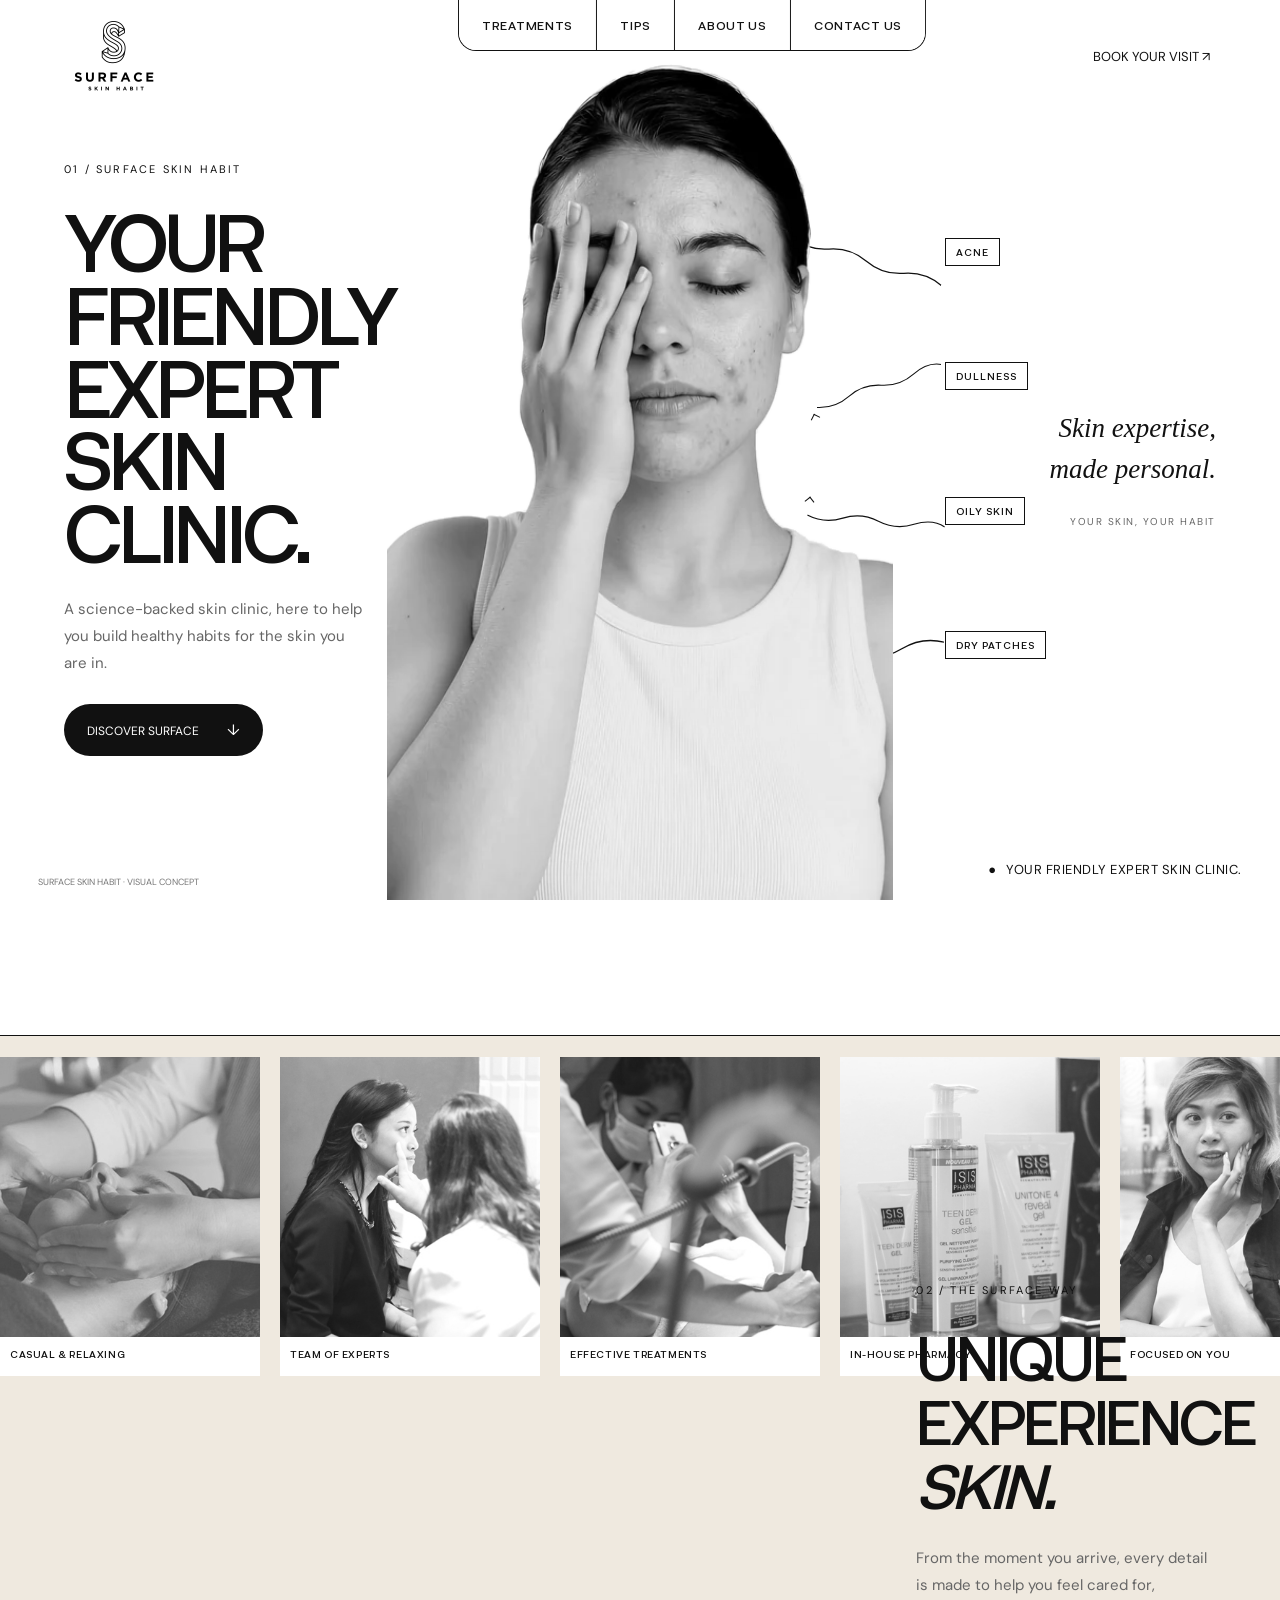
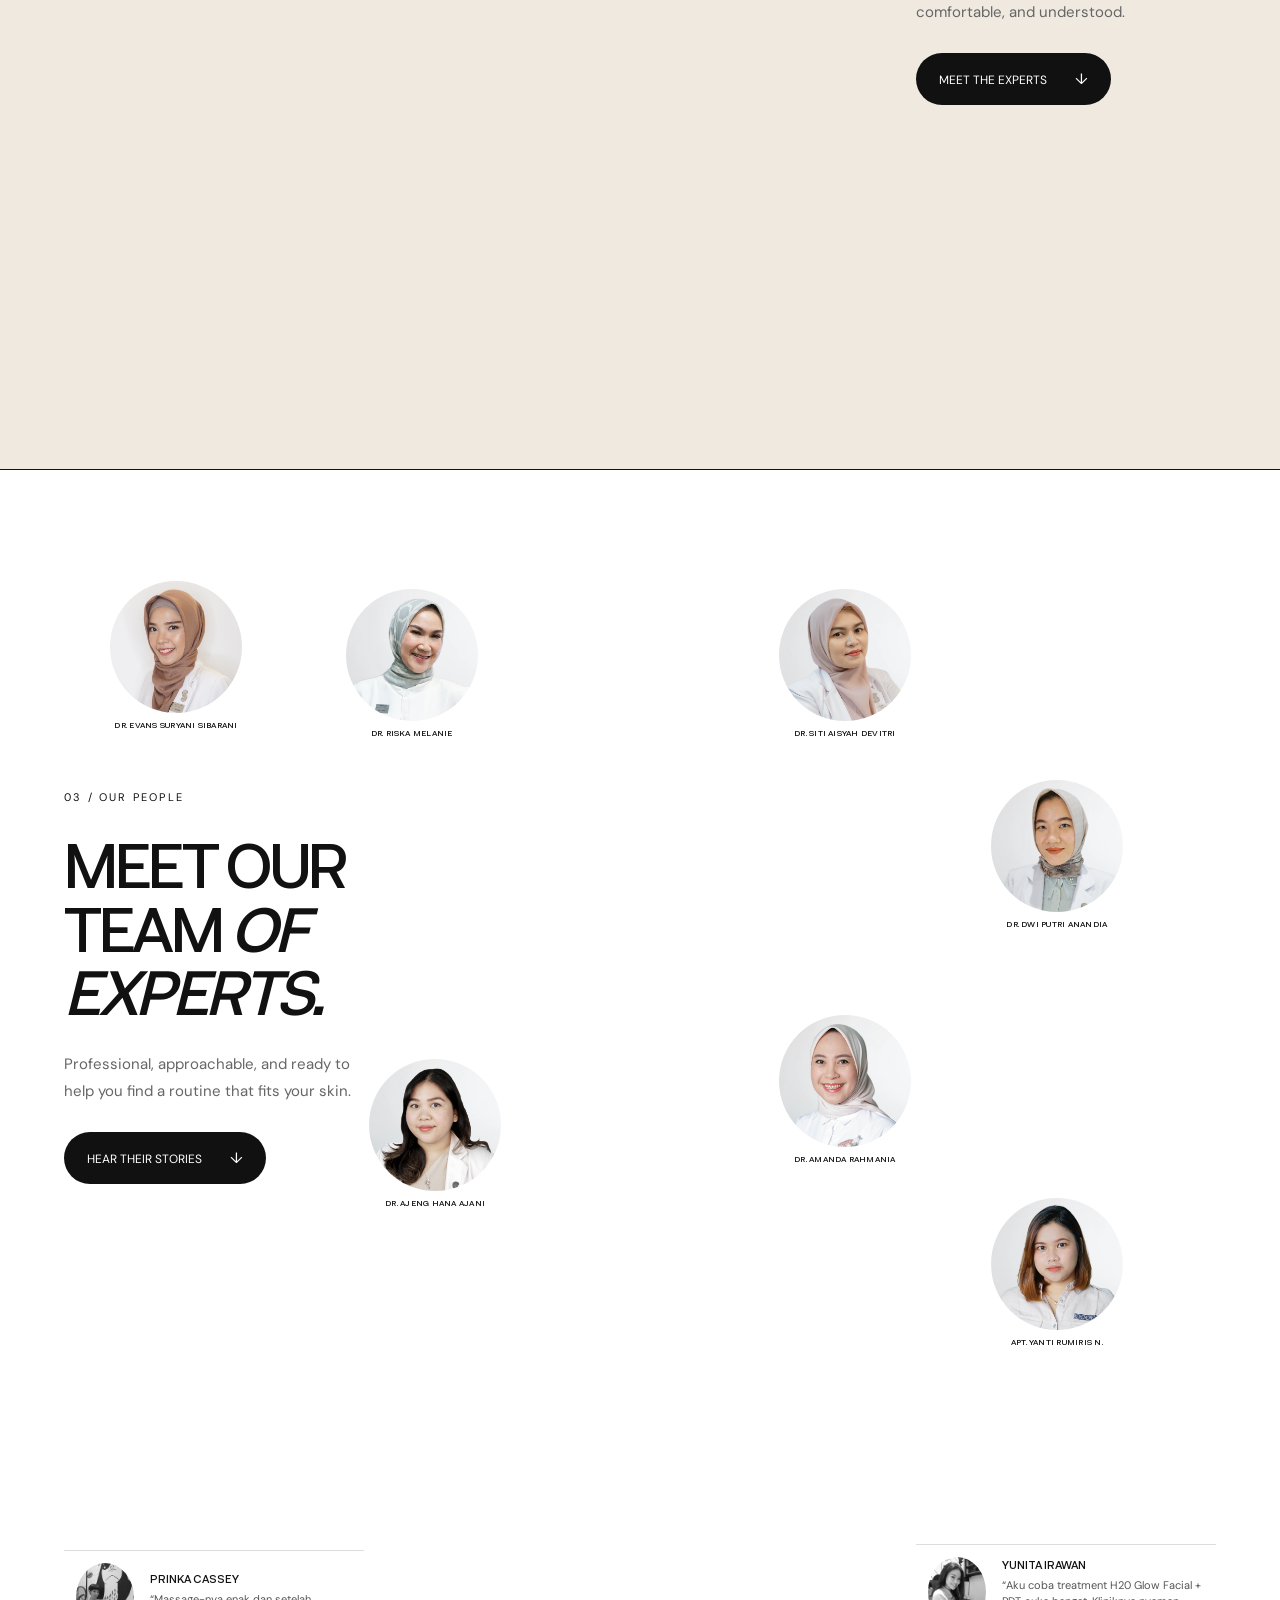
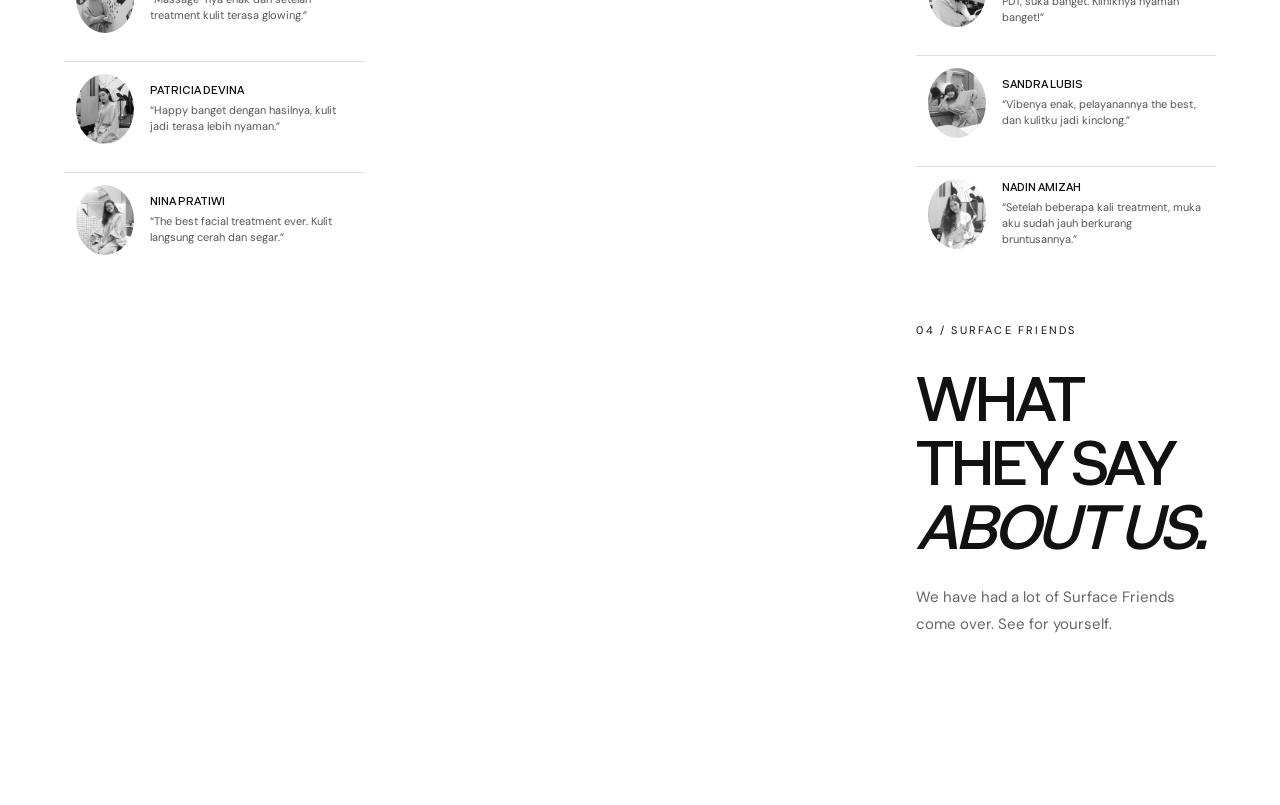
==== index.html @ 919b66a9 "Accelerate downward callout absorption" ====
<!doctype html>
<html lang="en"><head><meta charset="UTF-8"><meta name="viewport" content="width=device-width,initial-scale=1"><title>Surface Skin Habit</title><link rel="stylesheet" href="style.css?v=experience-panel-1"></head>
<body>
<header><a href="#awal" class="brand" aria-label="Surface Skin Habit"><img src="assets/surface-logo-transparent.png" alt="Surface Skin Habit" width="200" height="200"></a><nav class="top-menu" aria-label="Main menu"><a href="#awal">TREATMENTS</a><a href="#awal">TIPS</a><a href="#awal">ABOUT US</a><a href="#awal">CONTACT US</a></nav><button data-step="3">BOOK YOUR VISIT ↗</button></header>
<div class="fixed-art" role="img" aria-label="Animated woman"><div class="portrait-stack"><canvas id="motion" width="480" height="854" aria-hidden="true"></canvas></div></div><div class="fixed-caption">● <span id="skin-state">YOUR SKIN, YOUR STORY.</span></div>
<main>
<section class="chapter intro" id="awal"><div class="skin-concerns" aria-label="Common skin concerns"><div class="concern acne" data-suck-x="-300" data-suck-y="235"><span>ACNE</span></div><div class="concern dullness" data-suck-x="-320" data-suck-y="235"><span>DULLNESS</span></div><div class="concern oily" data-suck-x="-320" data-suck-y="235"><span>OILY SKIN</span></div><div class="concern dryness" data-suck-x="-290" data-suck-y="235"><span>DRY PATCHES</span></div></div><div class="copy"><p class="eyebrow">01 / SURFACE SKIN HABIT</p><h1 id="journey-heading">YOUR FRIENDLY EXPERT SKIN CLINIC.</h1><p>A science-backed skin clinic, here to help you build healthy habits for the skin you are in.</p><button data-step="1" class="next">DISCOVER SURFACE <span>↓</span></button></div><aside><p>Skin expertise,<br>made personal.</p><small>YOUR SKIN, YOUR HABIT</small></aside></section>
<section class="chapter experience"><div class="experience-rail" aria-hidden="true"><figure><img src="assets/experience/01.jpg" alt=""><figcaption>CASUAL &amp; RELAXING</figcaption></figure><figure><img src="assets/experience/02.jpg" alt=""><figcaption>TEAM OF EXPERTS</figcaption></figure><figure><img src="assets/experience/03.jpg" alt=""><figcaption>EFFECTIVE TREATMENTS</figcaption></figure><figure><img src="assets/experience/04.jpg" alt=""><figcaption>IN-HOUSE PHARMACY</figcaption></figure><figure><img src="assets/experience/05.jpg" alt=""><figcaption>FOCUSED ON YOU</figcaption></figure></div><div class="copy"><p class="eyebrow">02 / THE SURFACE WAY</p><h2>UNIQUE EXPERIENCE <em>SKIN.</em></h2><p>From the moment you arrive, every detail is made to help you feel cared for, comfortable, and understood.</p><button data-step="2" class="next">MEET THE EXPERTS <span>↓</span></button></div></section>
<section class="chapter team"><div class="copy"><p class="eyebrow">03 / OUR PEOPLE</p><h2>MEET OUR TEAM <em>OF EXPERTS.</em></h2><p>Professional, approachable, and ready to help you find a routine that fits your skin.</p><button data-step="3" class="next">HEAR THEIR STORIES <span>↓</span></button></div><div class="expert-grid" aria-label="Surface Skin Habit experts"><article class="expert e1"><img src="assets/experts/riska.png" alt="Dr. Riska Melanie"><h3>DR. RISKA MELANIE</h3></article><article class="expert e2"><img src="assets/experts/evans.png" alt="Dr. Evans Suryani Sibarani"><h3>DR. EVANS SURYANI SIBARANI</h3></article><article class="expert e3"><img src="assets/experts/ajeng.png" alt="Dr. Ajeng Hana Ajani"><h3>DR. AJENG HANA AJANI</h3></article><article class="expert e4"><img src="assets/experts/siti.png" alt="Dr. Siti Aisyah Devitri"><h3>DR. SITI AISYAH DEVITRI</h3></article><article class="expert e5"><img src="assets/experts/dwi.png" alt="Dr. Dwi Putri Anandia"><h3>DR. DWI PUTRI ANANDIA</h3></article><article class="expert e6"><img src="assets/experts/amanda.png" alt="Dr. Amanda Rahmania"><h3>DR. AMANDA RAHMANIA</h3></article><article class="expert e7"><img src="assets/experts/yanti.png" alt="Apt. Yanti Rumiris Napitupulu"><h3>APT. YANTI RUMIRIS N.</h3></article></div></section>
<section class="chapter testimonials"><div class="copy"><p class="eyebrow">04 / SURFACE FRIENDS</p><h2>WHAT THEY SAY <em>ABOUT US.</em></h2><p>We have had a lot of Surface Friends come over. See for yourself.</p></div><div class="testimonial-list left"><article><img src="assets/testimonials/prinka.jpg" alt="Prinka Cassey"><div><h3>PRINKA CASSEY</h3><p>“Massage-nya enak dan setelah treatment kulit terasa glowing.”</p></div></article><article><img src="assets/testimonials/patricia.jpg" alt="Patricia Devina"><div><h3>PATRICIA DEVINA</h3><p>“Happy banget dengan hasilnya, kulit jadi terasa lebih nyaman.”</p></div></article><article><img src="assets/testimonials/nina.jpg" alt="Nina Pratiwi"><div><h3>NINA PRATIWI</h3><p>“The best facial treatment ever. Kulit langsung cerah dan segar.”</p></div></article></div><div class="testimonial-list"><article><img src="assets/testimonials/yunita.jpg" alt="Yunita Irawan"><div><h3>YUNITA IRAWAN</h3><p>“Aku coba treatment H20 Glow Facial + PDT, suka banget. Kliniknya nyaman banget!”</p></div></article><article><img src="assets/testimonials/sandra.jpg" alt="Sandra Lubis"><div><h3>SANDRA LUBIS</h3><p>“Vibenya enak, pelayanannya the best, dan kulitku jadi kinclong.”</p></div></article><article><img src="assets/testimonials/nadin.jpg" alt="Nadin Amizah"><div><h3>NADIN AMIZAH</h3><p>“Setelah beberapa kali treatment, muka aku sudah jauh berkurang bruntusannya.”</p></div></article></div></section>
</main>
<nav class="steps" aria-label="Sections"><button data-step="0" aria-current="step">01 <span>CLINIC</span></button><button data-step="1">02 <span>EXPERIENCE</span></button><button data-step="2">03 <span>EXPERTS</span></button><button data-step="3">04 <span>REVIEWS</span></button><div class="progress"><i></i></div></nav><div class="fine-print">SURFACE SKIN HABIT · VISUAL CONCEPT</div><script src="app.js?v=motion-3"></script></body></html>
---- style.css ----
@import url('https://fonts.googleapis.com/css2?family=DM+Sans:wght@400;500;600&display=swap');
@font-face{font-family:'Neurial Grotesk Medium';src:url('assets/NeurialGrotesk-Medium.woff2') format('woff2');font-weight:500;font-style:normal;font-display:swap}
:root{--paper:#f4f0e8;--ink:#333c31;--muted:#818477;--accent:#985e45;--line:#d9ddcf}*{box-sizing:border-box}html{scroll-behavior:smooth}body{margin:0;background:var(--paper);color:var(--ink);font-family:'DM Sans',Arial,sans-serif}button{font:inherit;cursor:pointer}a{text-decoration:none;color:inherit}button:focus-visible,a:focus-visible{outline:2px solid var(--accent);outline-offset:5px}header{position:fixed;inset:0 0 auto;height:96px;margin:0 5%;display:flex;align-items:center;justify-content:space-between;z-index:10;border-bottom:1px solid var(--line);background:var(--paper)}.brand{font:48px Georgia;letter-spacing:-4px}.brand sup{font:11px Arial;vertical-align:top;display:inline-block;margin:10px 0 0 6px;letter-spacing:0}header>span{font-size:9px;letter-spacing:2.4px}header>button{border:0;background:none;color:var(--ink);font-size:11px}.fixed-art{position:fixed;inset:100px 0 107px;pointer-events:none;z-index:2;display:flex;justify-content:center;align-items:center}.portrait-stack{position:relative;height:100%;width:min(43vw,500px);isolation:isolate;mask-image:linear-gradient(to bottom,#000 80%,transparent 100%)}.pose{position:absolute;inset:0;width:100%;height:100%;object-fit:contain;opacity:0}.pose:first-child{opacity:1}.chapter{height:115svh;min-height:740px;position:relative;display:grid;grid-template-columns:28% 44% 28%;align-items:center;padding:0 5% 13svh}.chapter:last-child{height:100svh;min-height:100svh}.copy{grid-column:1;z-index:3;position:relative}.chapter:nth-child(even) .copy{grid-column:3}.chapter:nth-child(even) aside{grid-column:1;grid-row:1;text-align:left}.eyebrow{color:var(--accent);font-size:9px;letter-spacing:2px;margin:0 0 28px}h1,h2{font:normal clamp(34px,3.8vw,62px)/1.08 Georgia;letter-spacing:-2px;margin:0 0 28px}em{color:var(--accent);font-weight:normal}.copy>p:not(.eyebrow){font-size:12px;color:var(--muted);line-height:1.9;margin:0 0 27px}.next{border:0;border-radius:30px;background:var(--ink);color:var(--paper);padding:14px 20px;font-size:10px}.next span{margin-left:25px;font-size:15px}.next:hover{background:var(--accent)}aside{grid-column:3;text-align:right;z-index:3}aside b{font-size:60px;font-weight:400;color:#959e7b}aside p{font:italic 23px/1.5 Georgia;margin:20px 0}aside small{font-size:8px;letter-spacing:1.5px;color:var(--muted)}.fixed-caption{position:fixed;bottom:117px;left:50%;transform:translateX(-50%);z-index:5;font-size:10px;letter-spacing:.5px;white-space:nowrap;color:#8d9874}.fixed-caption span{color:var(--ink);margin-left:6px}.steps{position:fixed;bottom:35px;left:5%;right:5%;height:64px;z-index:10;display:grid;grid-template-columns:repeat(4,1fr);gap:24px;background:var(--paper)}.steps button{background:none;border:0;border-top:1px solid var(--line);color:#94978b;display:flex;align-items:center;gap:14px;font-size:8px;text-align:left}.steps button span{font-size:10px}.steps button[aria-current]{color:var(--ink);border-color:var(--ink)}.progress{position:absolute;bottom:0;width:100%;height:2px;background:#e5e5db}.progress i{display:block;height:100%;width:0;background:#8d9874}.fine-print{position:fixed;bottom:0;left:0;right:0;text-align:center;font-size:8px;color:#96998d;height:35px;padding-top:12px;background:var(--paper);z-index:10}
@media(max-width:760px){header{height:72px;margin:0 6%}.brand{font-size:37px}header>span{display:none}header>button{font-size:10px}.fixed-art{inset:88px 0 auto;height:43svh;max-height:410px}.portrait-stack{width:82vw;max-width:400px;mask-image:linear-gradient(to bottom,#000 83%,transparent)}.chapter{height:115svh;min-height:650px;display:block;padding:0 7%}.copy,.chapter:nth-child(even) .copy{position:absolute;left:7%;right:7%;top:58svh;text-align:center}.chapter:last-child{height:100svh}.chapter aside{display:none}h1,h2{font-size:36px;letter-spacing:-1.6px;line-height:1.05;margin-bottom:14px}h1 br,h2 br{display:none}.eyebrow{font-size:8px;margin-bottom:14px}.copy>p:not(.eyebrow){font-size:11px;line-height:1.65;margin-bottom:14px}.copy>p br{display:none}.next{padding:10px 17px;font-size:9px}.fixed-caption{bottom:auto;top:53svh;font-size:9px}.steps{bottom:30px;height:48px;gap:10px;left:6%;right:6%}.steps button{font-size:7px;gap:5px;padding:0}.steps button span{font-size:8px}.fine-print{font-size:7px;height:30px;padding-top:10px}}@media(max-height:730px) and (max-width:760px){.fixed-art{top:76px;height:35svh}.fixed-caption{top:48svh}.copy,.chapter:nth-child(even) .copy{top:53svh}.eyebrow{margin-bottom:9px}h1,h2{font-size:30px}.copy>p:not(.eyebrow){font-size:10px}.steps{height:40px}}@media(prefers-reduced-motion:reduce){html{scroll-behavior:auto}}

#motion{width:100%;height:100%;object-fit:contain;display:block;will-change:filter}.portrait-stack{aspect-ratio:480/854}.fixed-art{contain:layout style}
/* Surface Skin Habit brand */
:root{--paper:#fff;--ink:#111;--muted:#666;--accent:#111;--line:#ddd}
header{height:112px}.brand{display:flex;align-items:center;line-height:1;letter-spacing:normal}.brand img{display:block;width:100px;height:100px;object-fit:contain}header>span{color:#555}
aside b,.fixed-caption{color:#111}.steps button{color:#888}.progress{background:#eee}.progress i{background:#111}.fine-print{color:#777}.next:hover{background:#444}
.portrait-stack{mask-image:none;overflow:visible}.fixed-art{top:116px;bottom:142px}.fixed-caption{bottom:113px}#motion{object-fit:contain}
@media(max-width:760px){header{height:84px}.brand img{width:76px;height:76px}.fixed-art{top:95px;bottom:auto;height:39svh}.portrait-stack{mask-image:none}.fixed-caption{top:53svh;bottom:auto}}
@media(max-height:730px) and (max-width:760px){.fixed-art{top:87px;height:32svh}.fixed-caption{top:48svh}}
/* Larger centered motion, flush with viewport bottom */
.fixed-art{inset:auto 0 0;height:min(calc((100svh - 258px)*1.5),100svh);max-height:none;align-items:flex-end}
.portrait-stack{height:100%;width:auto;max-width:none;aspect-ratio:480/854}
header{background:transparent;border-bottom:0;pointer-events:none}header a,header button{pointer-events:auto;background:#fff}header>span{display:none}
.chapter{grid-template-columns:26% 48% 26%}.steps{left:3%;right:auto;bottom:58px;width:175px;height:auto;display:flex;flex-direction:column;gap:0;background:transparent}.steps button{height:34px;border:0;background:transparent}.steps button[aria-current]{font-weight:600}.progress{bottom:-12px}.fixed-caption{left:auto;right:3%;bottom:22px;transform:none}.fine-print{left:3%;right:auto;width:210px;bottom:12px;height:auto;padding:0;text-align:left;background:transparent;font-size:7px}
@media(max-width:760px){.fixed-art{inset:auto 0 0;height:70svh;max-height:none}.portrait-stack{width:auto;max-width:100vw;height:100%}.copy,.chapter:nth-child(even) .copy{top:105px;left:7%;right:7%}.copy h1,.copy h2{font-size:29px;margin-bottom:10px}.copy .eyebrow{margin-bottom:10px}.copy>p:not(.eyebrow){font-size:10px;margin-bottom:10px}.copy .next{padding:8px 13px}.steps{left:auto;right:12px;bottom:70px;width:25px;height:auto;gap:3px}.steps button{justify-content:center;height:29px;background:#ffffffd9;border-radius:50%;font-size:9px}.steps button span{display:none}.steps .progress{display:none}.fixed-caption{top:auto;bottom:12px;right:12px;font-size:7px}.fine-print{left:12px;bottom:12px;width:120px;font-size:6px}.chapter{display:block}}
@media(max-height:730px) and (max-width:760px){.fixed-art{height:65svh}.copy,.chapter:nth-child(even) .copy{top:91px}.copy>p:not(.eyebrow){display:none}.copy h1,.copy h2{font-size:26px}}

/* Readability pass */
h1,h2{font-size:clamp(46px,4.8vw,78px);line-height:1.04}
.eyebrow{font-size:11px;letter-spacing:2.2px}
.copy>p:not(.eyebrow){font-size:15px;line-height:1.8}
.next{font-size:12px;padding:16px 23px}
aside p{font-size:27px}
aside small{font-size:10px}
.fixed-caption{font-size:13px}
.steps{width:215px}.steps button{font-size:11px;height:39px}.steps button span{font-size:12px}
.fine-print{font-size:9px;width:270px}
header>button{font-size:13px}
@media(max-width:760px){.copy h1,.copy h2{font-size:38px;line-height:1.06}.copy .eyebrow{font-size:10px}.copy>p:not(.eyebrow){font-size:13px;line-height:1.65}.copy .next{font-size:11px;padding:11px 18px}.steps{width:33px}.steps button{font-size:11px}.fixed-caption{font-size:9px}.fine-print{font-size:7px;width:145px}}
@media(max-height:730px) and (max-width:760px){.copy h1,.copy h2{font-size:31px}.copy>p:not(.eyebrow){font-size:11px}}

/* One-line heading that travels across the first scroll section */
#journey-heading{white-space:nowrap;will-change:transform;position:relative;z-index:4}
@media(max-width:760px){#journey-heading{font-size:clamp(28px,8vw,38px);letter-spacing:-1.3px}}

/* Keep the moving headline behind the canvas animation. */
#awal .copy{z-index:1;isolation:auto}
#journey-heading{z-index:1}

/* Surface Skin Habit uses Neurial Grotesk Medium for its heading scale. */
h1,h2{font-family:'Neurial Grotesk Medium',Arial,sans-serif;font-weight:500;letter-spacing:-.055em}

/* Large, uppercase Surface Skin Habit heading treatment. */
#journey-heading{font-size:clamp(58px,6.3vw,108px);letter-spacing:-.065em;text-transform:uppercase;line-height:.95}
@media(max-width:760px){#journey-heading{font-size:clamp(36px,10vw,52px);letter-spacing:-.055em}}

/* Four-part Surface Skin Habit story */
body{overflow-x:hidden}.chapter{overflow:hidden}.chapter .copy{z-index:4}.intro #journey-heading{max-width:760px;white-space:normal;font-size:clamp(58px,6.25vw,108px);line-height:.91}.intro .copy>p:not(.eyebrow){max-width:350px}.experience-rail{position:absolute;z-index:1;left:0;top:13%;display:flex;gap:20px;width:max-content;will-change:transform}.experience-rail figure{width:260px;margin:0;background:#fff}.experience-rail img{display:block;width:100%;height:350px;object-fit:cover;filter:grayscale(1);opacity:.92}.experience-rail figcaption{padding:11px 10px 16px;font:10px/1.2 'Neurial Grotesk Medium',sans-serif;letter-spacing:.06em}.experience .copy{grid-column:1}.team .copy{grid-column:1}.expert-grid{position:absolute;inset:9% 4% 7%;z-index:1;pointer-events:none}.expert{position:absolute;width:132px;margin:0;text-align:center}.expert img{display:block;width:100%;aspect-ratio:1;object-fit:cover;border-radius:50%;filter:grayscale(1)}.expert h3{font:8px/1.2 'Neurial Grotesk Medium',Arial,sans-serif;letter-spacing:.03em;margin:8px -20px 0}.e1{left:25%;top:3%}.e2{left:9%;top:30%}.e3{left:27%;top:57%}.e4{right:27%;top:3%}.e5{right:9%;top:25%}.e6{right:27%;top:52%}.e7{right:9%;top:73%}.testimonials .copy{grid-column:1}.testimonial-list{grid-column:3;grid-row:1;z-index:4;display:grid;gap:16px}.testimonial-list article{display:flex;align-items:center;gap:16px;padding:12px;border-top:1px solid var(--line);background:#ffffffd9}.testimonial-list img{width:70px;height:70px;border-radius:50%;object-fit:cover;filter:grayscale(1)}.testimonial-list h3{font:11px 'Neurial Grotesk Medium',sans-serif;margin:0 0 7px}.testimonial-list p{font:11px/1.45 'DM Sans',sans-serif;margin:0;color:#555}.testimonials h2,.team h2{max-width:410px}.experience h2{max-width:490px}
@media(max-width:760px){.intro #journey-heading{font-size:clamp(44px,11.7vw,64px);max-width:100%}.experience-rail{top:13%;gap:10px}.experience-rail figure{width:150px}.experience-rail img{height:210px}.experience-rail figcaption{font-size:7px;padding:6px}.experience .copy,.team .copy,.testimonials .copy{top:52svh}.expert-grid{inset:14% 4% 40%}.expert{width:76px}.expert h3{font-size:5px;margin:4px -10px 0}.e1{left:22%;top:2%}.e2{left:3%;top:25%}.e3{left:23%;top:50%}.e4{right:22%;top:2%}.e5{right:3%;top:22%}.e6{right:22%;top:47%}.e7{right:3%;top:68%}.testimonial-list{position:absolute;left:7%;right:7%;top:18%;display:grid;gap:7px}.testimonial-list article{gap:8px;padding:7px}.testimonial-list img{width:45px;height:45px}.testimonial-list h3{font-size:8px;margin-bottom:3px}.testimonial-list p{font-size:8px;line-height:1.3}.testimonials .copy{top:56svh}.team .copy{top:57svh}}

/* Give Dr. Evans a clear left-upper position, away from the team copy. */
.team .e2{left:5%;top:2%}
@media(max-width:760px){.team .e2{left:2%;top:1%}}

/* The experience gallery is monochrome on entry, then reaches full colour at its midpoint. */
.experience-rail{will-change:transform,filter}.experience-rail img{filter:none}
.expert-grid{will-change:filter}.expert img{filter:none}
.team .copy{transform:translateY(58px)}
@media(max-width:760px){.team .copy{transform:translateY(28px)}}
.testimonial-list.left{grid-column:1;grid-row:1;align-self:end;margin:0 0 11%}.testimonials .copy{align-self:center}
@media(max-width:760px){.testimonial-list.left{top:67%;margin:0}.testimonials .copy{align-self:auto}}

/* Keep all editorial copy clear of persistent controls and moving imagery. */
.steps{display:none}.experience-rail{top:2%}.experience-rail img{height:280px}
@media(max-width:760px){.experience-rail{top:12%}.experience-rail img{height:185px}}
header .brand{background:transparent!important}
.top-menu{display:flex;align-items:center;gap:0;border:1px solid #111;background:#fff;pointer-events:auto}.top-menu a{padding:13px 16px;border-right:1px solid #111;font:10px/1 'Neurial Grotesk Medium',Arial,sans-serif;letter-spacing:.06em;white-space:nowrap}.top-menu a:last-child{border-right:0}.top-menu a:hover{background:#111;color:#fff}@media(max-width:760px){.top-menu{position:absolute;top:79px;left:0;right:0;justify-content:center;border-width:1px 0}.top-menu a{font-size:7px;padding:10px 8px}}

/* Attached, softer main navigation. */
.top-menu{position:absolute;top:0;left:calc(50% + 52px);transform:translateX(-50%);border-top:0;border-radius:0 0 18px 18px;overflow:hidden}.top-menu a{padding:19px 23px;font-size:12px}
@media(max-width:760px){.top-menu{top:0;left:50%;right:auto;border:1px solid #111;border-top:0;border-radius:0 0 12px 12px}.top-menu a{font-size:8px;padding:13px 10px}}

/* Intro skin-concern callouts: they disappear into the portrait on scroll. */
.skin-concerns{position:absolute;inset:0;z-index:1;pointer-events:none}.concern{position:absolute;font:10px/1 'Neurial Grotesk Medium',Arial,sans-serif;letter-spacing:.1em;will-change:transform,opacity;transform-origin:center}.concern span{display:block;background:#fff;padding:8px 10px;border:1px solid #111}.concern::after{content:"";position:absolute;height:1px;background:#111;transform-origin:left center}.concern::before{content:"";position:absolute;width:6px;height:6px;border-right:1px solid #111;border-bottom:1px solid #111}.concern.acne{left:calc(50% - 390px);top:25%}.concern.acne::after{width:152px;left:100%;top:50%;transform:rotate(18deg)}.concern.acne::before{left:calc(100% + 145px);top:calc(50% + 43px);transform:rotate(-27deg)}.concern.dullness{left:calc(50% + 280px);top:28%}.concern.dullness::after{width:132px;right:100%;top:50%;transform:rotate(161deg)}.concern.dullness::before{right:calc(100% + 126px);top:calc(50% + 39px);transform:rotate(117deg)}.concern.oily{left:calc(50% + 305px);top:48%}.concern.oily::after{width:138px;right:100%;top:50%;transform:rotate(185deg)}.concern.oily::before{right:calc(100% + 132px);top:calc(50% - 13px);transform:rotate(142deg)}.concern.dryness{left:calc(50% - 410px);top:54%}.concern.dryness::after{width:165px;left:100%;top:50%;transform:rotate(-9deg)}.concern.dryness::before{left:calc(100% + 158px);top:calc(50% - 30px);transform:rotate(-54deg)}
@media(max-width:760px){.concern{font-size:7px}.concern span{padding:5px 6px}.concern.acne{left:4%;top:18%}.concern.dullness{left:auto;right:4%;top:24%}.concern.oily{left:auto;right:3%;top:42%}.concern.dryness{left:4%;top:48%}.concern::after{display:none}.concern::before{display:none}}

/* Keep concern labels on the right and use an organic, wavy pointer line. */
.concern.acne,.concern.dullness,.concern.oily,.concern.dryness{left:calc(50% + 305px)}
.concern.acne{top:23%}.concern.dullness{top:35%}.concern.oily{top:48%}.concern.dryness{top:61%}
.concern::after{all:unset;content:"";position:absolute;right:100%;top:50%;width:170px;height:20px;background:center/100% 100% no-repeat url("data:image/svg+xml,%3Csvg xmlns='http://www.w3.org/2000/svg' viewBox='0 0 170 20'%3E%3Cpath d='M170 10 Q148 1 126 10 T82 10 T38 10 T0 10' fill='none' stroke='%23111' stroke-width='1.4'/%3E%3C/svg%3E")}
.concern::before{all:unset;content:"";position:absolute;right:calc(100% + 166px);top:calc(50% + 7px);width:6px;height:6px;border-left:1px solid #111;border-bottom:1px solid #111;transform:rotate(45deg)}
.concern.acne::after,.concern.dryness::after{left:auto!important;right:100%!important}.concern.acne::before,.concern.dryness::before{left:auto!important;right:calc(100% + 166px)!important}
@media(max-width:760px){.concern.acne,.concern.dullness,.concern.oily,.concern.dryness{left:auto;right:4%}.concern.acne{top:18%}.concern.dullness{top:27%}.concern.oily{top:37%}.concern.dryness{top:47%}}

/* The Experience chapter becomes a cream panel that masks the fixed portrait. */
.experience{background:#efe9df;border-top:1px solid #111;border-bottom:1px solid #111;z-index:3;isolation:isolate}.experience .copy{z-index:4}.experience-rail{z-index:1}
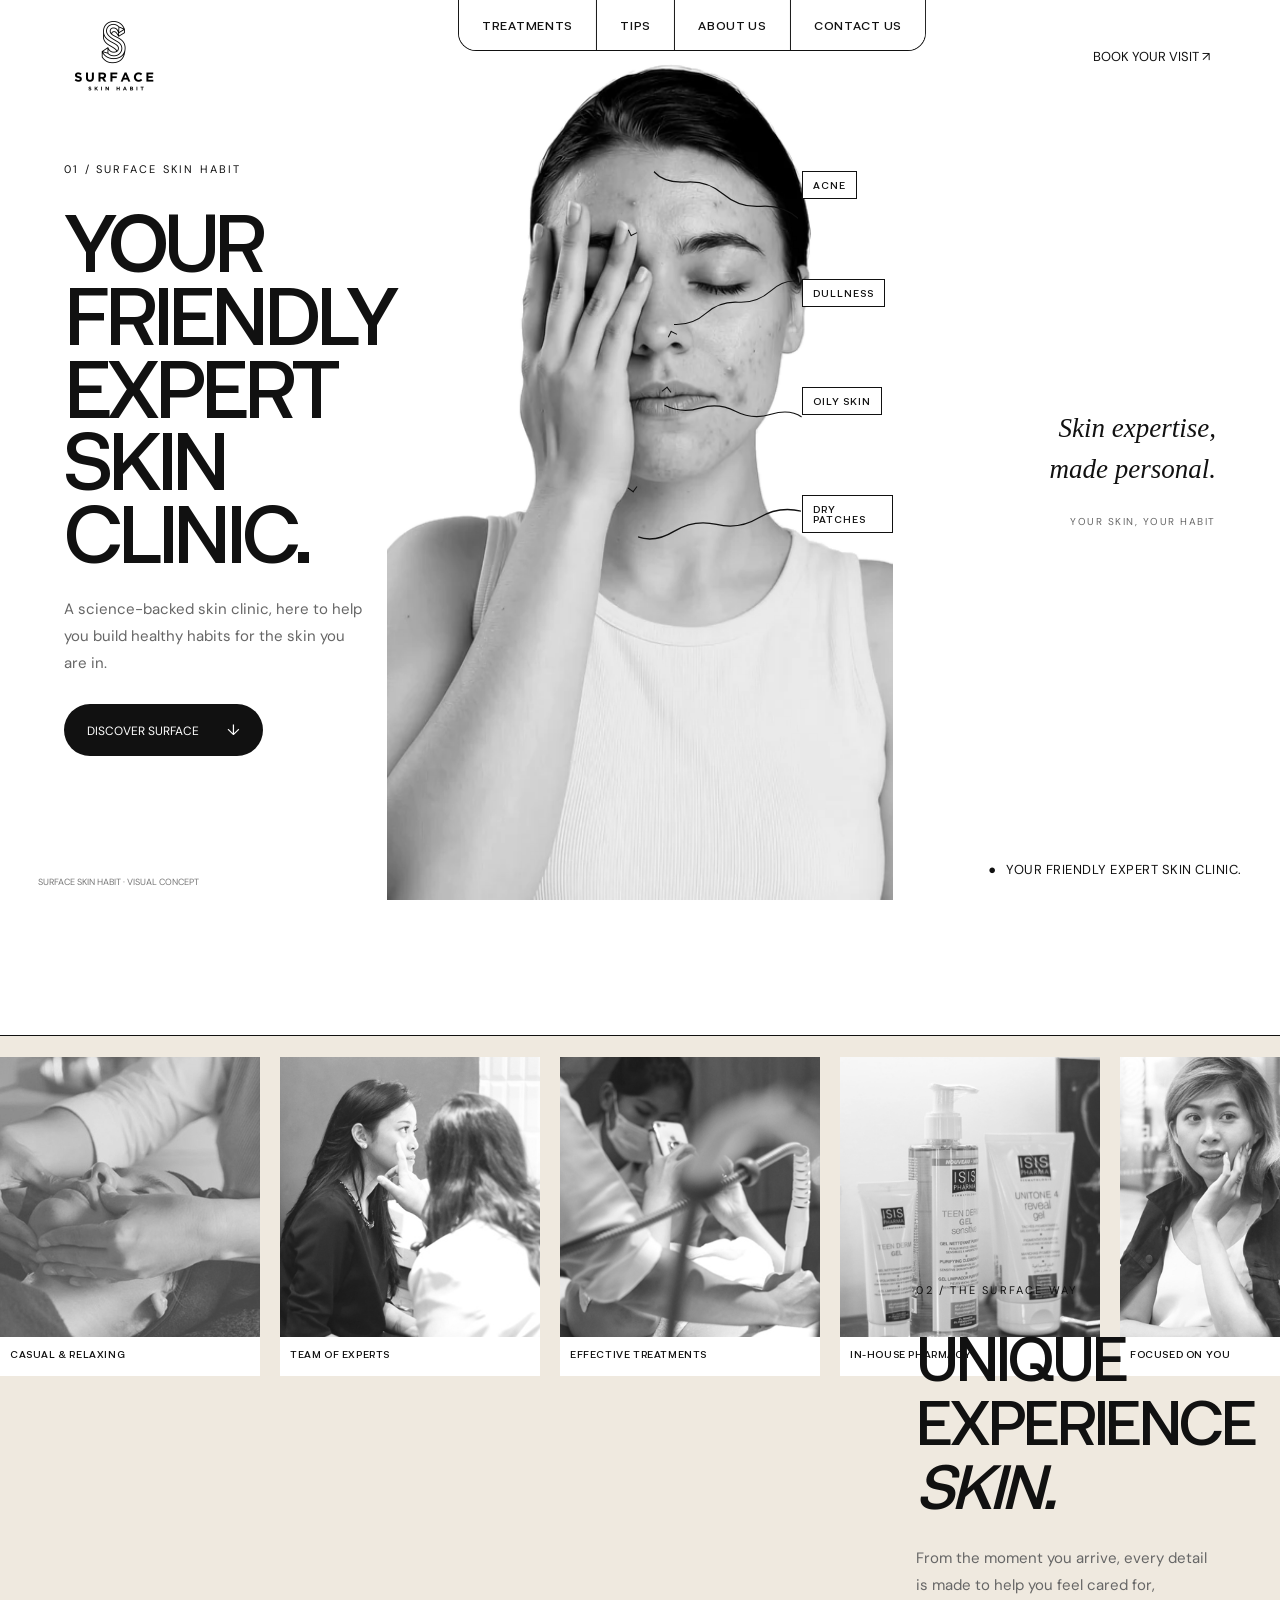
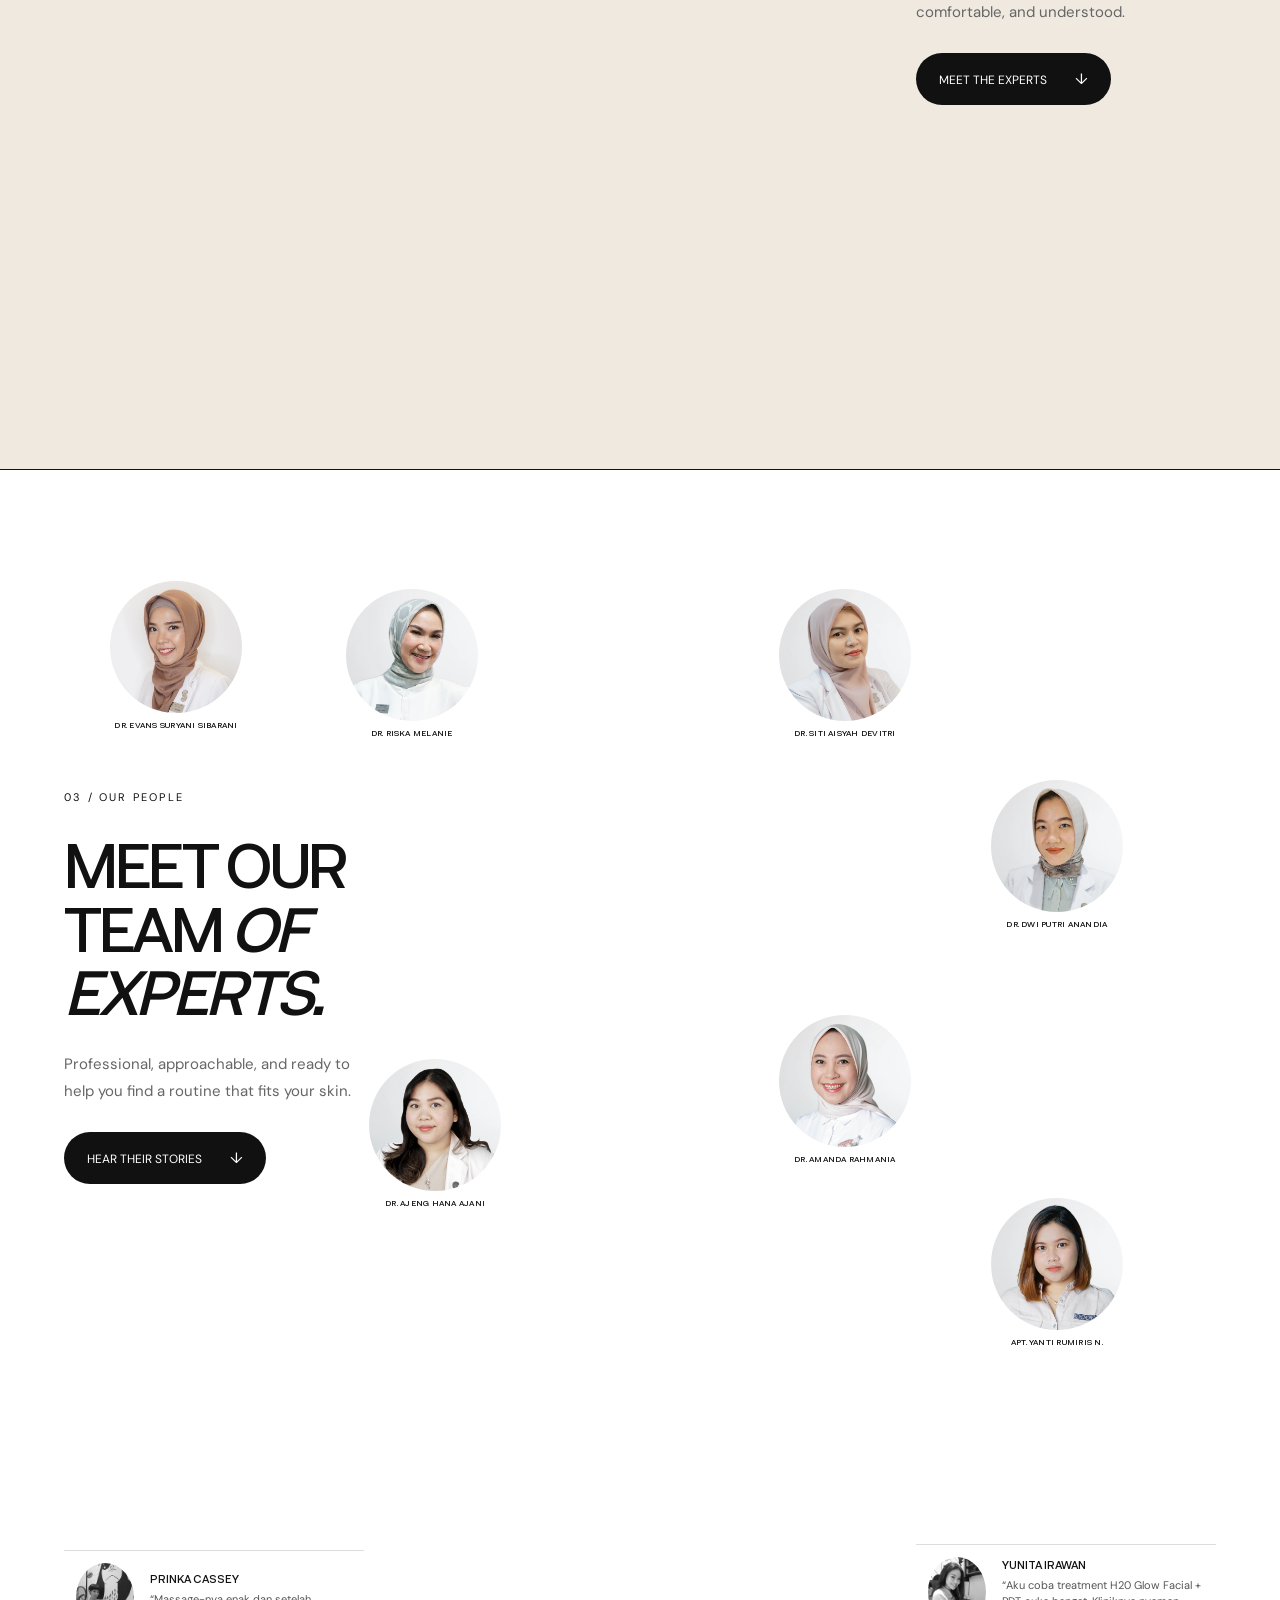
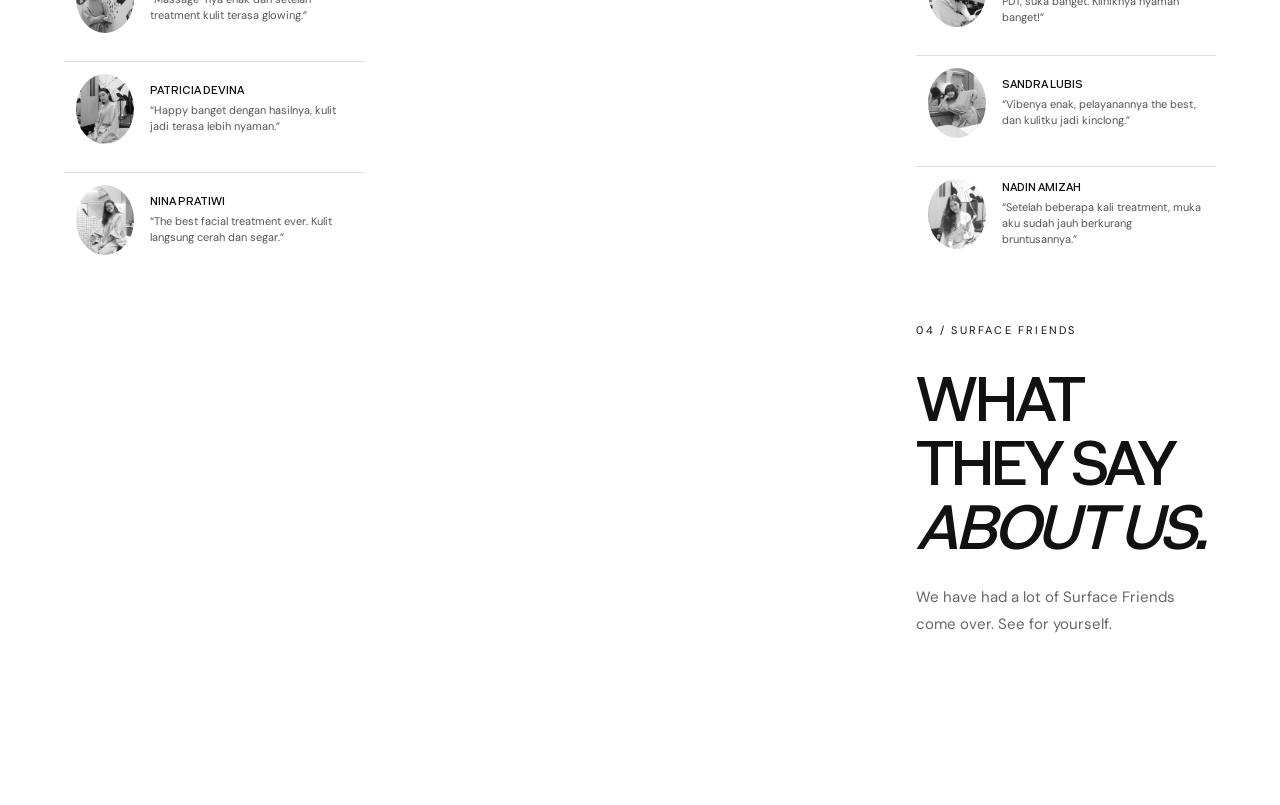
==== commit 6cdca1c8: "Anchor concern callouts to portrait" ====
--- a/index.html
+++ b/index.html
@@ -1,12 +1,12 @@
 <!doctype html>
-<html lang="en"><head><meta charset="UTF-8"><meta name="viewport" content="width=device-width,initial-scale=1"><title>Surface Skin Habit</title><link rel="stylesheet" href="style.css?v=experience-panel-1"></head>
+<html lang="en"><head><meta charset="UTF-8"><meta name="viewport" content="width=device-width,initial-scale=1"><title>Surface Skin Habit</title><link rel="stylesheet" href="style.css?v=callouts-attached-1"></head>
 <body>
 <header><a href="#awal" class="brand" aria-label="Surface Skin Habit"><img src="assets/surface-logo-transparent.png" alt="Surface Skin Habit" width="200" height="200"></a><nav class="top-menu" aria-label="Main menu"><a href="#awal">TREATMENTS</a><a href="#awal">TIPS</a><a href="#awal">ABOUT US</a><a href="#awal">CONTACT US</a></nav><button data-step="3">BOOK YOUR VISIT ↗</button></header>
-<div class="fixed-art" role="img" aria-label="Animated woman"><div class="portrait-stack"><canvas id="motion" width="480" height="854" aria-hidden="true"></canvas></div></div><div class="fixed-caption">● <span id="skin-state">YOUR SKIN, YOUR STORY.</span></div>
+<div class="fixed-art" role="img" aria-label="Animated woman"><div class="portrait-stack"><canvas id="motion" width="480" height="854" aria-hidden="true"></canvas><div class="skin-concerns" aria-label="Common skin concerns"><div class="concern acne"><span>ACNE</span></div><div class="concern dullness"><span>DULLNESS</span></div><div class="concern oily"><span>OILY SKIN</span></div><div class="concern dryness"><span>DRY PATCHES</span></div></div></div></div><div class="fixed-caption">● <span id="skin-state">YOUR SKIN, YOUR STORY.</span></div>
 <main>
-<section class="chapter intro" id="awal"><div class="skin-concerns" aria-label="Common skin concerns"><div class="concern acne" data-suck-x="-300" data-suck-y="235"><span>ACNE</span></div><div class="concern dullness" data-suck-x="-320" data-suck-y="235"><span>DULLNESS</span></div><div class="concern oily" data-suck-x="-320" data-suck-y="235"><span>OILY SKIN</span></div><div class="concern dryness" data-suck-x="-290" data-suck-y="235"><span>DRY PATCHES</span></div></div><div class="copy"><p class="eyebrow">01 / SURFACE SKIN HABIT</p><h1 id="journey-heading">YOUR FRIENDLY EXPERT SKIN CLINIC.</h1><p>A science-backed skin clinic, here to help you build healthy habits for the skin you are in.</p><button data-step="1" class="next">DISCOVER SURFACE <span>↓</span></button></div><aside><p>Skin expertise,<br>made personal.</p><small>YOUR SKIN, YOUR HABIT</small></aside></section>
+<section class="chapter intro" id="awal"><div class="copy"><p class="eyebrow">01 / SURFACE SKIN HABIT</p><h1 id="journey-heading">YOUR FRIENDLY EXPERT SKIN CLINIC.</h1><p>A science-backed skin clinic, here to help you build healthy habits for the skin you are in.</p><button data-step="1" class="next">DISCOVER SURFACE <span>↓</span></button></div><aside><p>Skin expertise,<br>made personal.</p><small>YOUR SKIN, YOUR HABIT</small></aside></section>
 <section class="chapter experience"><div class="experience-rail" aria-hidden="true"><figure><img src="assets/experience/01.jpg" alt=""><figcaption>CASUAL &amp; RELAXING</figcaption></figure><figure><img src="assets/experience/02.jpg" alt=""><figcaption>TEAM OF EXPERTS</figcaption></figure><figure><img src="assets/experience/03.jpg" alt=""><figcaption>EFFECTIVE TREATMENTS</figcaption></figure><figure><img src="assets/experience/04.jpg" alt=""><figcaption>IN-HOUSE PHARMACY</figcaption></figure><figure><img src="assets/experience/05.jpg" alt=""><figcaption>FOCUSED ON YOU</figcaption></figure></div><div class="copy"><p class="eyebrow">02 / THE SURFACE WAY</p><h2>UNIQUE EXPERIENCE <em>SKIN.</em></h2><p>From the moment you arrive, every detail is made to help you feel cared for, comfortable, and understood.</p><button data-step="2" class="next">MEET THE EXPERTS <span>↓</span></button></div></section>
 <section class="chapter team"><div class="copy"><p class="eyebrow">03 / OUR PEOPLE</p><h2>MEET OUR TEAM <em>OF EXPERTS.</em></h2><p>Professional, approachable, and ready to help you find a routine that fits your skin.</p><button data-step="3" class="next">HEAR THEIR STORIES <span>↓</span></button></div><div class="expert-grid" aria-label="Surface Skin Habit experts"><article class="expert e1"><img src="assets/experts/riska.png" alt="Dr. Riska Melanie"><h3>DR. RISKA MELANIE</h3></article><article class="expert e2"><img src="assets/experts/evans.png" alt="Dr. Evans Suryani Sibarani"><h3>DR. EVANS SURYANI SIBARANI</h3></article><article class="expert e3"><img src="assets/experts/ajeng.png" alt="Dr. Ajeng Hana Ajani"><h3>DR. AJENG HANA AJANI</h3></article><article class="expert e4"><img src="assets/experts/siti.png" alt="Dr. Siti Aisyah Devitri"><h3>DR. SITI AISYAH DEVITRI</h3></article><article class="expert e5"><img src="assets/experts/dwi.png" alt="Dr. Dwi Putri Anandia"><h3>DR. DWI PUTRI ANANDIA</h3></article><article class="expert e6"><img src="assets/experts/amanda.png" alt="Dr. Amanda Rahmania"><h3>DR. AMANDA RAHMANIA</h3></article><article class="expert e7"><img src="assets/experts/yanti.png" alt="Apt. Yanti Rumiris Napitupulu"><h3>APT. YANTI RUMIRIS N.</h3></article></div></section>
 <section class="chapter testimonials"><div class="copy"><p class="eyebrow">04 / SURFACE FRIENDS</p><h2>WHAT THEY SAY <em>ABOUT US.</em></h2><p>We have had a lot of Surface Friends come over. See for yourself.</p></div><div class="testimonial-list left"><article><img src="assets/testimonials/prinka.jpg" alt="Prinka Cassey"><div><h3>PRINKA CASSEY</h3><p>“Massage-nya enak dan setelah treatment kulit terasa glowing.”</p></div></article><article><img src="assets/testimonials/patricia.jpg" alt="Patricia Devina"><div><h3>PATRICIA DEVINA</h3><p>“Happy banget dengan hasilnya, kulit jadi terasa lebih nyaman.”</p></div></article><article><img src="assets/testimonials/nina.jpg" alt="Nina Pratiwi"><div><h3>NINA PRATIWI</h3><p>“The best facial treatment ever. Kulit langsung cerah dan segar.”</p></div></article></div><div class="testimonial-list"><article><img src="assets/testimonials/yunita.jpg" alt="Yunita Irawan"><div><h3>YUNITA IRAWAN</h3><p>“Aku coba treatment H20 Glow Facial + PDT, suka banget. Kliniknya nyaman banget!”</p></div></article><article><img src="assets/testimonials/sandra.jpg" alt="Sandra Lubis"><div><h3>SANDRA LUBIS</h3><p>“Vibenya enak, pelayanannya the best, dan kulitku jadi kinclong.”</p></div></article><article><img src="assets/testimonials/nadin.jpg" alt="Nadin Amizah"><div><h3>NADIN AMIZAH</h3><p>“Setelah beberapa kali treatment, muka aku sudah jauh berkurang bruntusannya.”</p></div></article></div></section>
 </main>
-<nav class="steps" aria-label="Sections"><button data-step="0" aria-current="step">01 <span>CLINIC</span></button><button data-step="1">02 <span>EXPERIENCE</span></button><button data-step="2">03 <span>EXPERTS</span></button><button data-step="3">04 <span>REVIEWS</span></button><div class="progress"><i></i></div></nav><div class="fine-print">SURFACE SKIN HABIT · VISUAL CONCEPT</div><script src="app.js?v=motion-3"></script></body></html>
+<nav class="steps" aria-label="Sections"><button data-step="0" aria-current="step">01 <span>CLINIC</span></button><button data-step="1">02 <span>EXPERIENCE</span></button><button data-step="2">03 <span>EXPERTS</span></button><button data-step="3">04 <span>REVIEWS</span></button><div class="progress"><i></i></div></nav><div class="fine-print">SURFACE SKIN HABIT · VISUAL CONCEPT</div><script src="app.js?v=motion-4"></script></body></html>
--- a/style.css
+++ b/style.css
@@ -86,5 +86,9 @@
 .concern.acne::after,.concern.dryness::after{left:auto!important;right:100%!important}.concern.acne::before,.concern.dryness::before{left:auto!important;right:calc(100% + 166px)!important}
 @media(max-width:760px){.concern.acne,.concern.dullness,.concern.oily,.concern.dryness{left:auto;right:4%}.concern.acne{top:18%}.concern.dullness{top:27%}.concern.oily{top:37%}.concern.dryness{top:47%}}
 
+/* Callouts are anchored to the moving portrait, rather than the document section. */
+.portrait-stack .skin-concerns{z-index:3;overflow:visible}.portrait-stack .concern.acne,.portrait-stack .concern.dullness,.portrait-stack .concern.oily,.portrait-stack .concern.dryness{left:82%;right:auto}.portrait-stack .concern.acne{top:19%}.portrait-stack .concern.dullness{top:31%}.portrait-stack .concern.oily{top:43%}.portrait-stack .concern.dryness{top:55%}
+@media(max-width:760px){.portrait-stack .concern.acne,.portrait-stack .concern.dullness,.portrait-stack .concern.oily,.portrait-stack .concern.dryness{left:78%;right:auto}.portrait-stack .concern.acne{top:18%}.portrait-stack .concern.dullness{top:29%}.portrait-stack .concern.oily{top:40%}.portrait-stack .concern.dryness{top:51%}}
+
 /* The Experience chapter becomes a cream panel that masks the fixed portrait. */
 .experience{background:#efe9df;border-top:1px solid #111;border-bottom:1px solid #111;z-index:3;isolation:isolate}.experience .copy{z-index:4}.experience-rail{z-index:1}
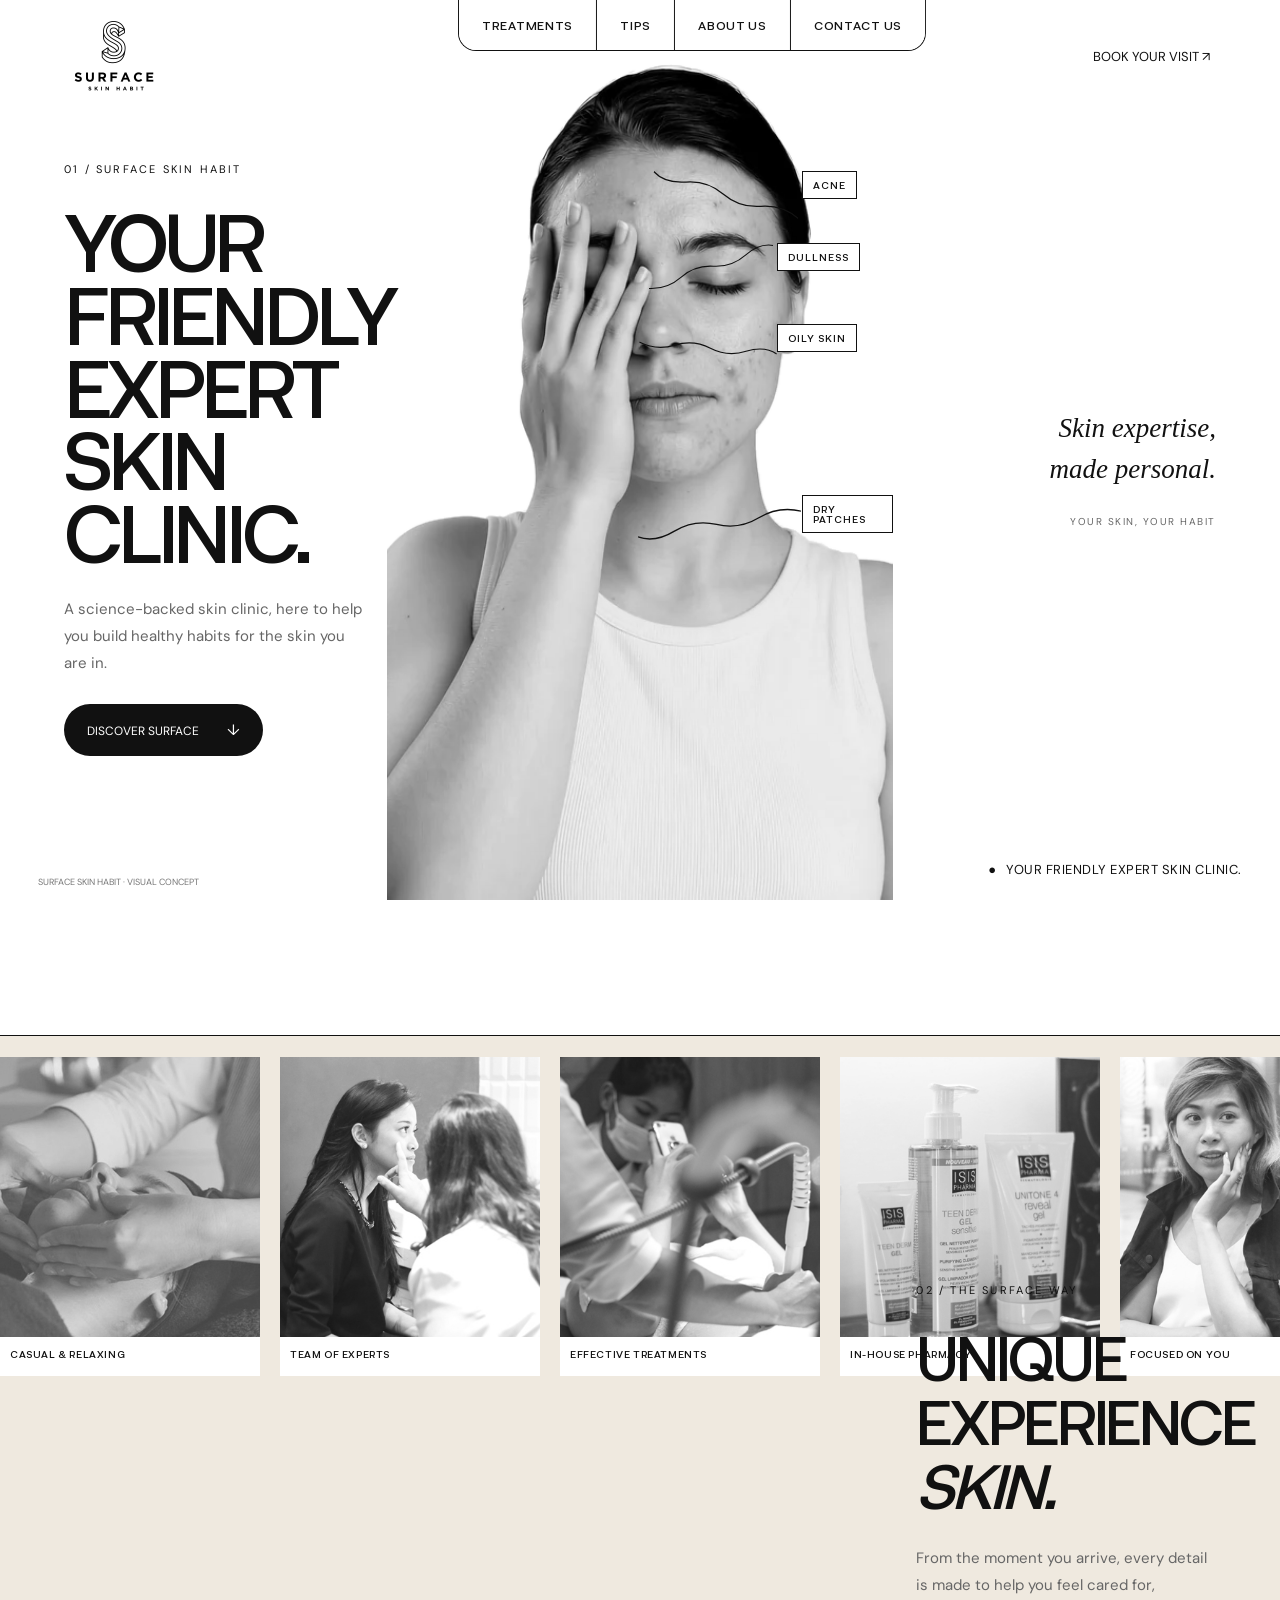
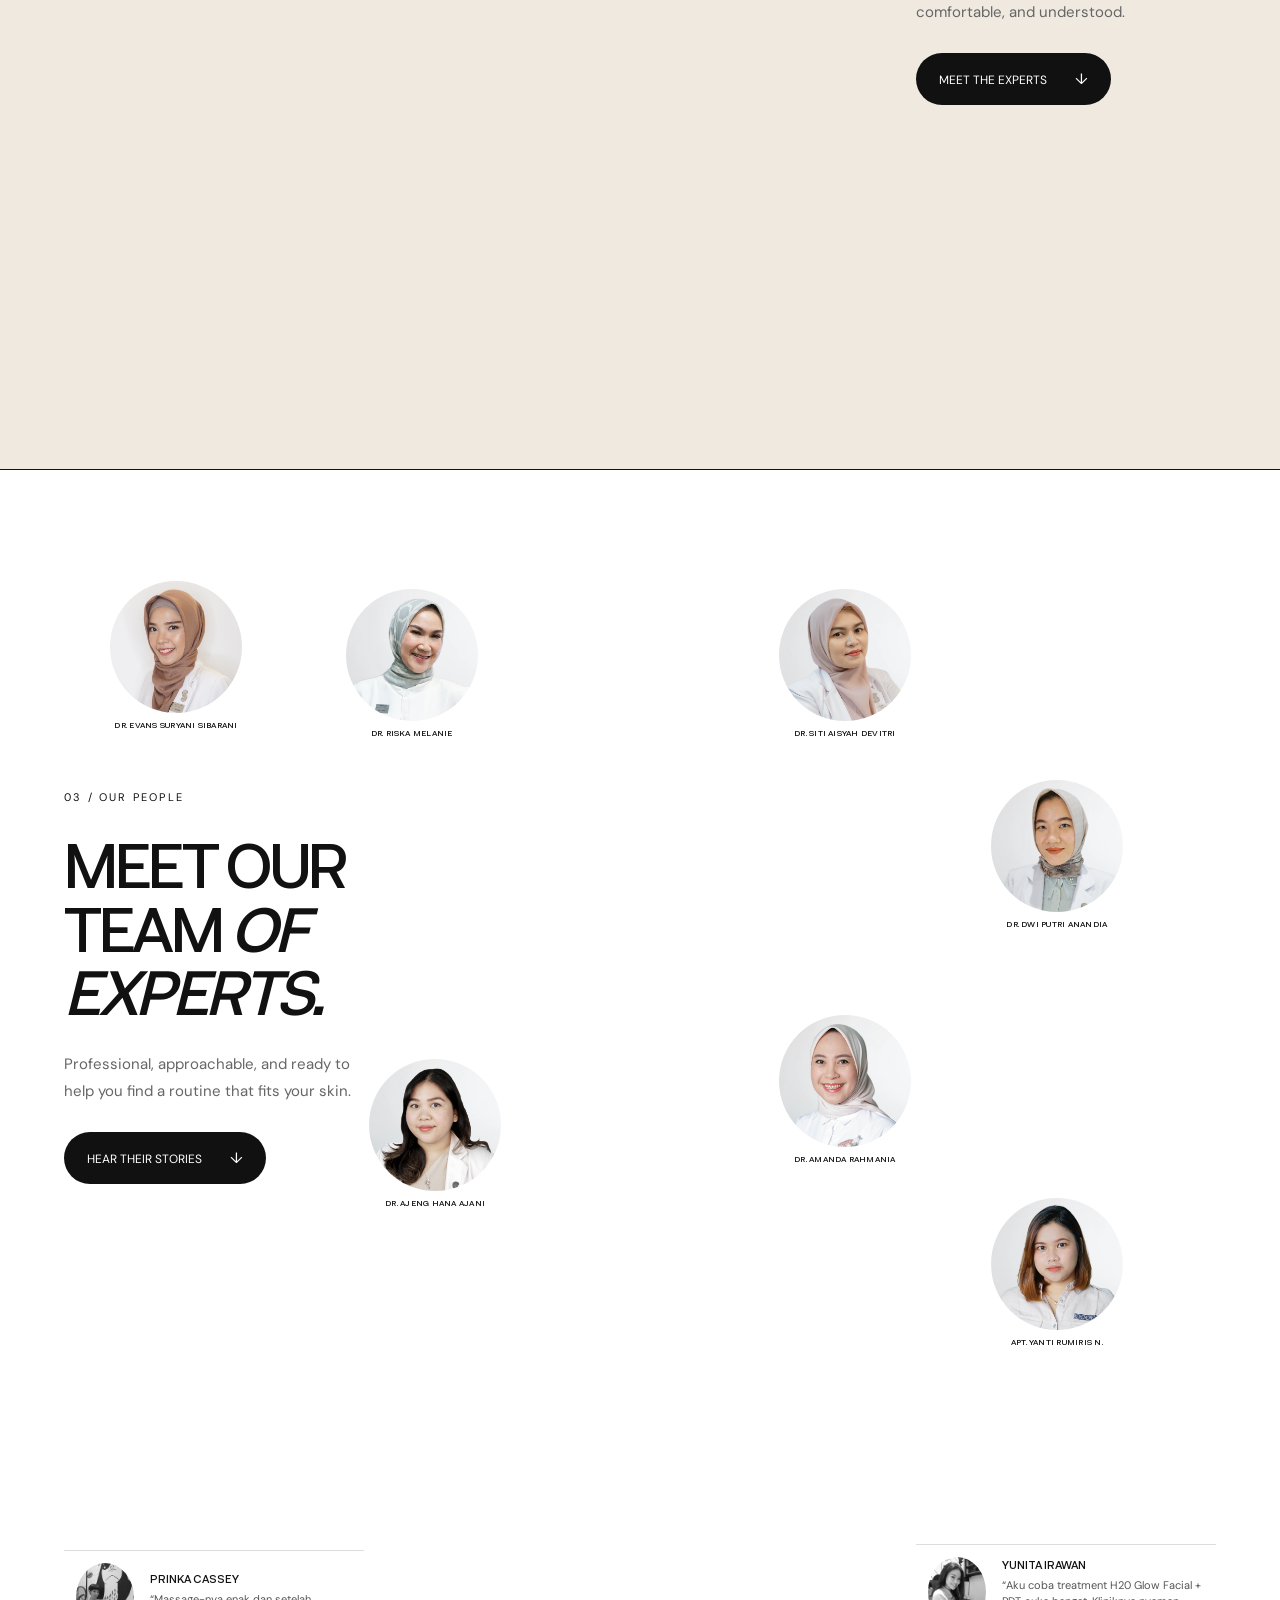
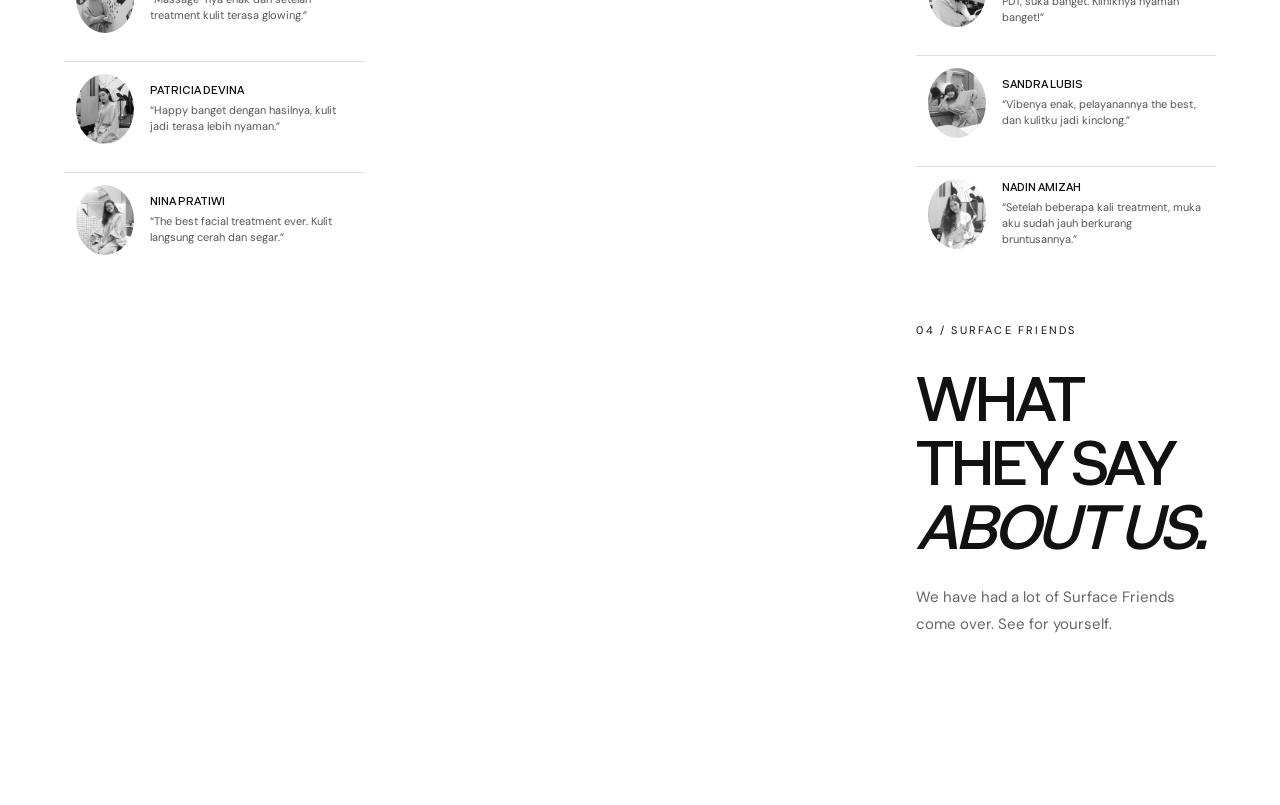
==== commit 66b8fba3: "Refine attached concern callout lines" ====
--- a/index.html
+++ b/index.html
@@ -1,5 +1,5 @@
 <!doctype html>
-<html lang="en"><head><meta charset="UTF-8"><meta name="viewport" content="width=device-width,initial-scale=1"><title>Surface Skin Habit</title><link rel="stylesheet" href="style.css?v=callouts-attached-1"></head>
+<html lang="en"><head><meta charset="UTF-8"><meta name="viewport" content="width=device-width,initial-scale=1"><title>Surface Skin Habit</title><link rel="stylesheet" href="style.css?v=callouts-attached-2"></head>
 <body>
 <header><a href="#awal" class="brand" aria-label="Surface Skin Habit"><img src="assets/surface-logo-transparent.png" alt="Surface Skin Habit" width="200" height="200"></a><nav class="top-menu" aria-label="Main menu"><a href="#awal">TREATMENTS</a><a href="#awal">TIPS</a><a href="#awal">ABOUT US</a><a href="#awal">CONTACT US</a></nav><button data-step="3">BOOK YOUR VISIT ↗</button></header>
 <div class="fixed-art" role="img" aria-label="Animated woman"><div class="portrait-stack"><canvas id="motion" width="480" height="854" aria-hidden="true"></canvas><div class="skin-concerns" aria-label="Common skin concerns"><div class="concern acne"><span>ACNE</span></div><div class="concern dullness"><span>DULLNESS</span></div><div class="concern oily"><span>OILY SKIN</span></div><div class="concern dryness"><span>DRY PATCHES</span></div></div></div></div><div class="fixed-caption">● <span id="skin-state">YOUR SKIN, YOUR STORY.</span></div>
--- a/style.css
+++ b/style.css
@@ -90,5 +90,9 @@
 .portrait-stack .skin-concerns{z-index:3;overflow:visible}.portrait-stack .concern.acne,.portrait-stack .concern.dullness,.portrait-stack .concern.oily,.portrait-stack .concern.dryness{left:82%;right:auto}.portrait-stack .concern.acne{top:19%}.portrait-stack .concern.dullness{top:31%}.portrait-stack .concern.oily{top:43%}.portrait-stack .concern.dryness{top:55%}
 @media(max-width:760px){.portrait-stack .concern.acne,.portrait-stack .concern.dullness,.portrait-stack .concern.oily,.portrait-stack .concern.dryness{left:78%;right:auto}.portrait-stack .concern.acne{top:18%}.portrait-stack .concern.dullness{top:29%}.portrait-stack .concern.oily{top:40%}.portrait-stack .concern.dryness{top:51%}}
 
+/* Clean callout lines and closer face anchors. */
+.concern::before{display:none}.portrait-stack .concern.dullness{left:77%;top:27%}.portrait-stack .concern.oily{left:77%;top:36%}
+@media(max-width:760px){.portrait-stack .concern.dullness{left:74%;top:27%}.portrait-stack .concern.oily{left:74%;top:36%}}
+
 /* The Experience chapter becomes a cream panel that masks the fixed portrait. */
 .experience{background:#efe9df;border-top:1px solid #111;border-bottom:1px solid #111;z-index:3;isolation:isolate}.experience .copy{z-index:4}.experience-rail{z-index:1}
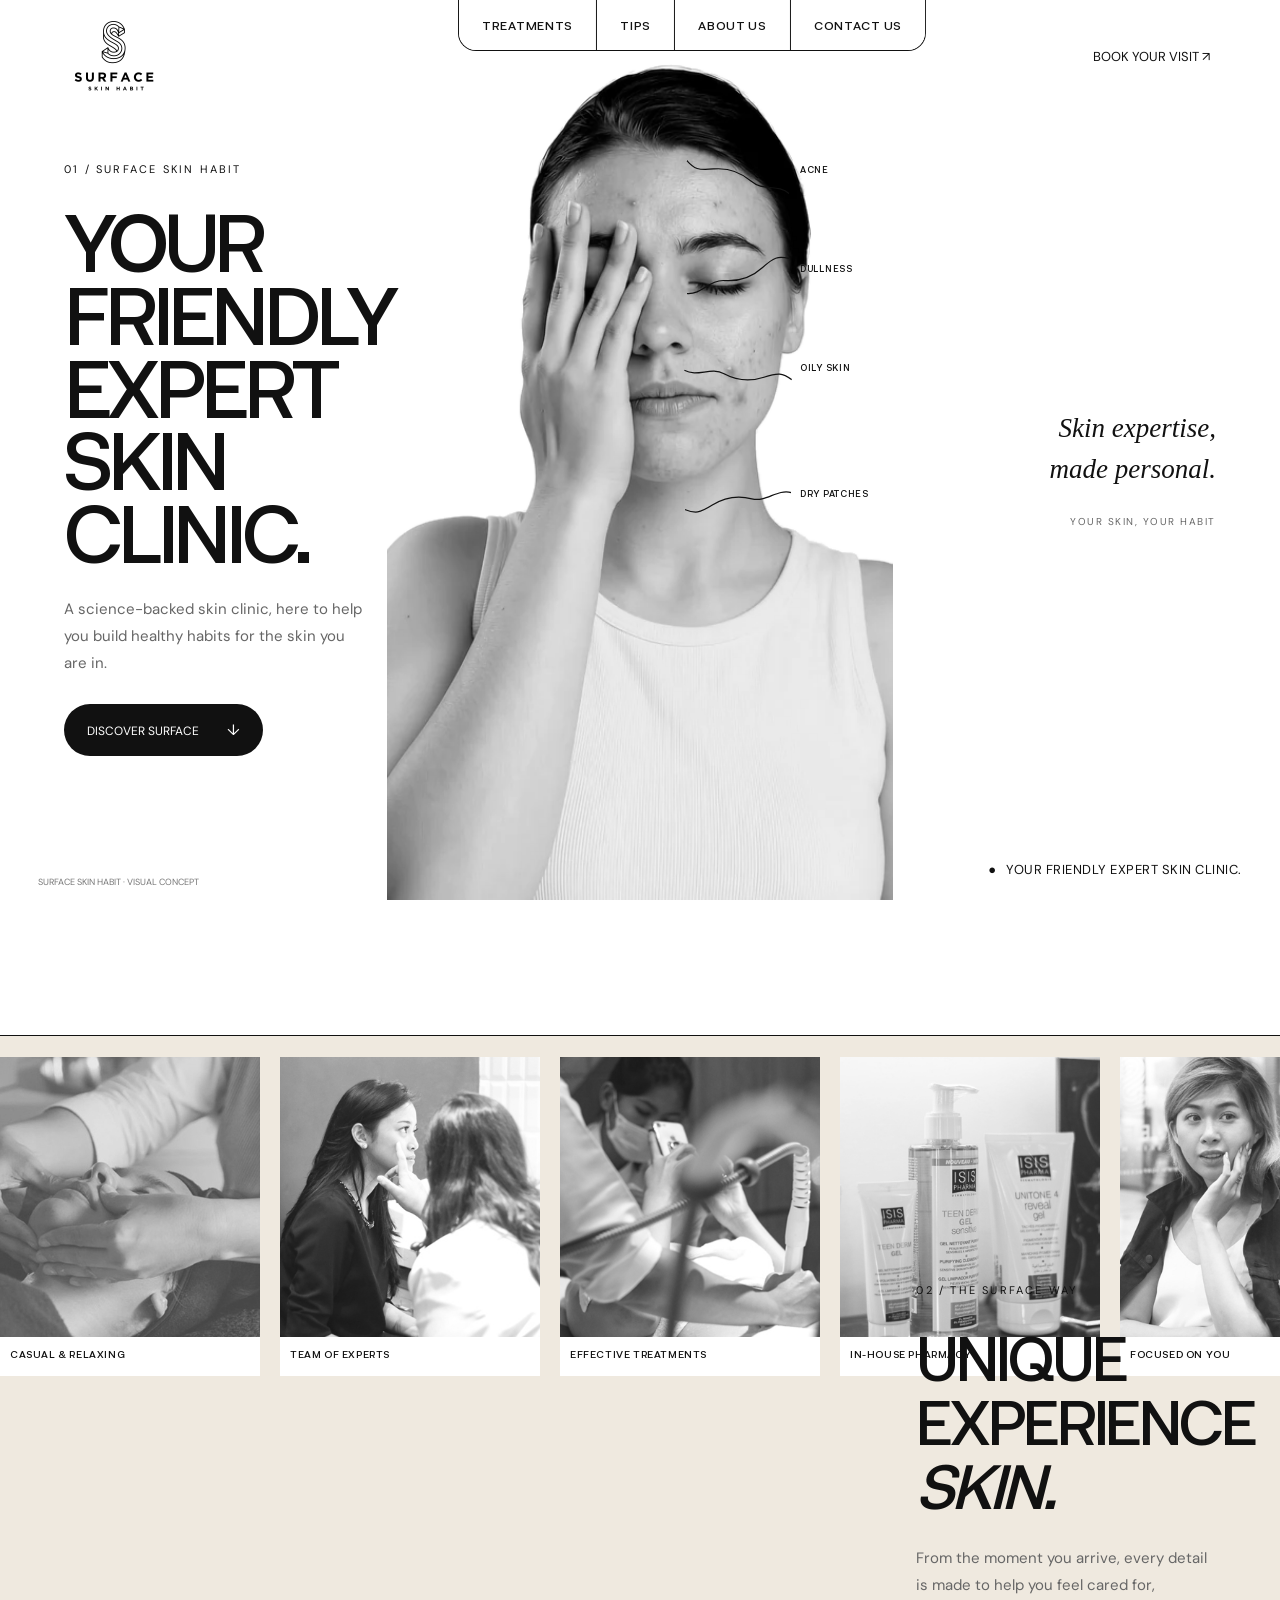
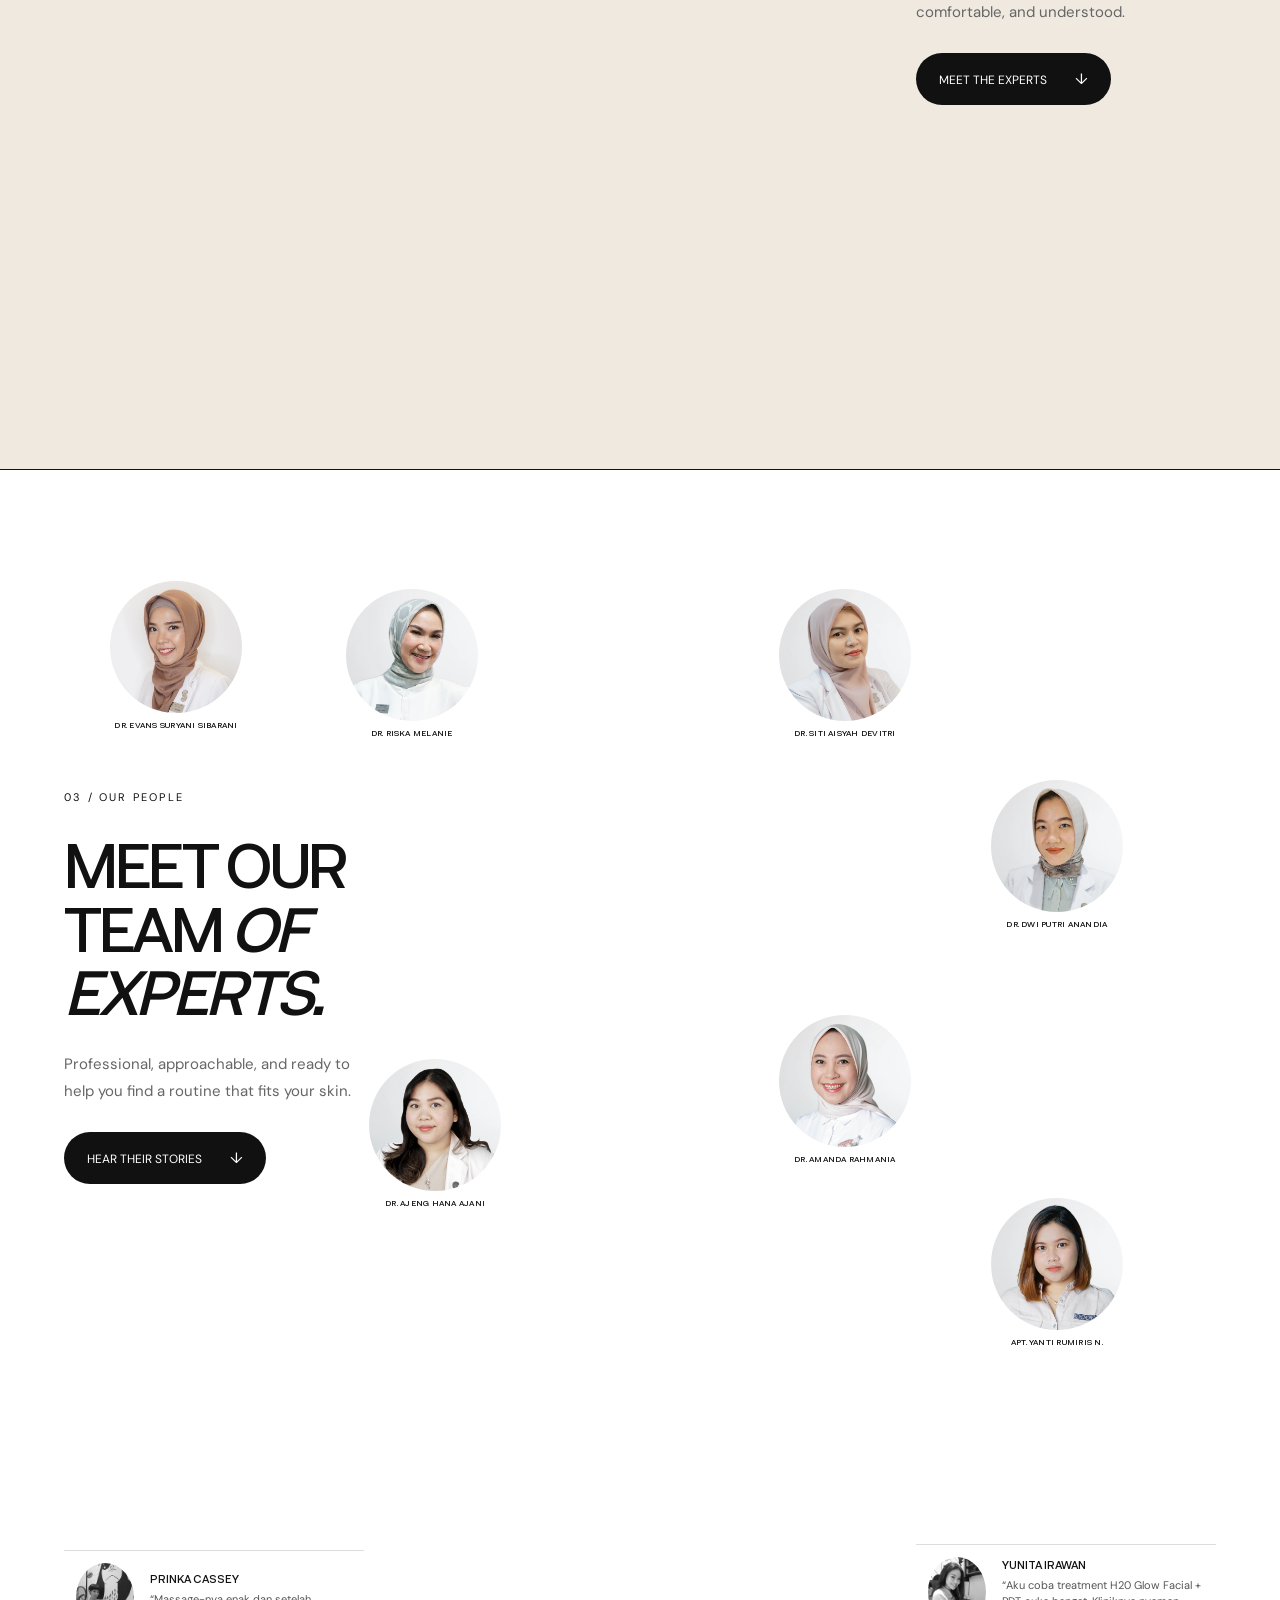
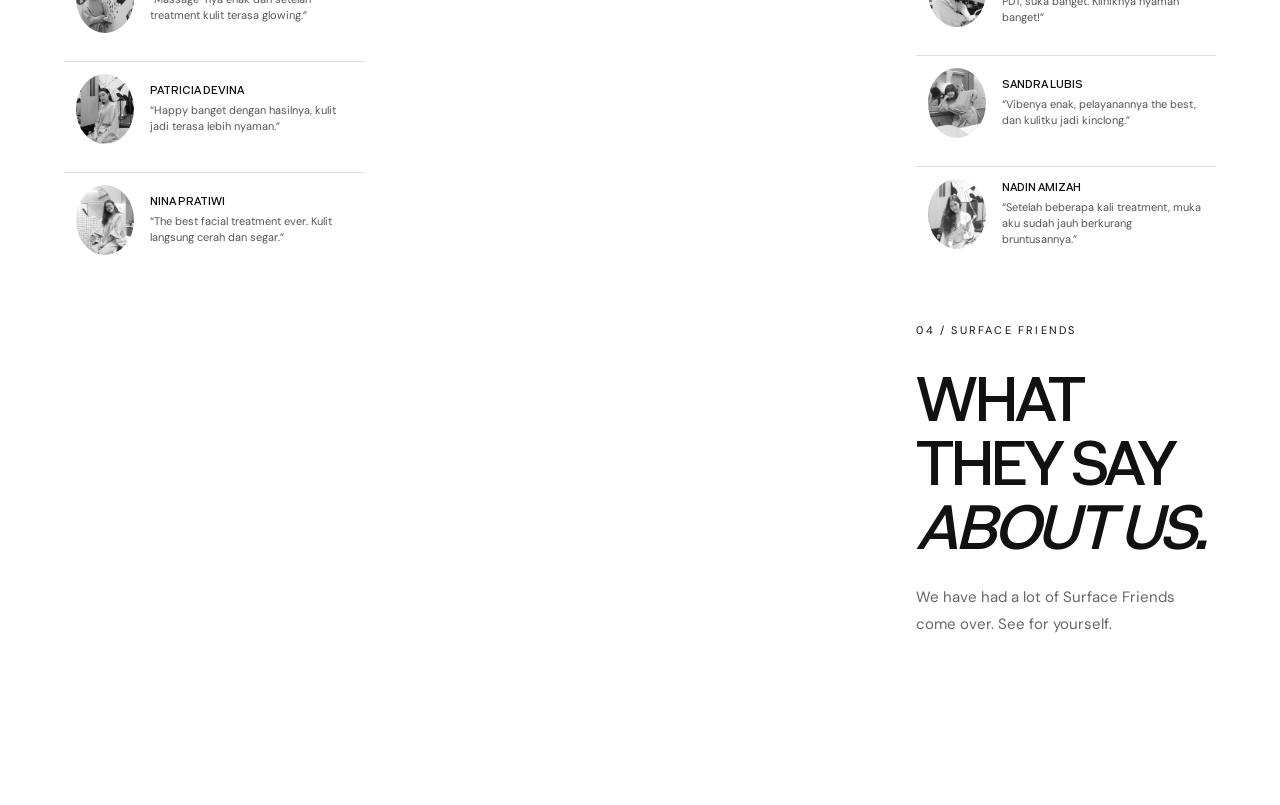
==== commit e32cd74f: "Simplify portrait concern annotations" ====
--- a/index.html
+++ b/index.html
@@ -1,5 +1,5 @@
 <!doctype html>
-<html lang="en"><head><meta charset="UTF-8"><meta name="viewport" content="width=device-width,initial-scale=1"><title>Surface Skin Habit</title><link rel="stylesheet" href="style.css?v=callouts-attached-2"></head>
+<html lang="en"><head><meta charset="UTF-8"><meta name="viewport" content="width=device-width,initial-scale=1"><title>Surface Skin Habit</title><link rel="stylesheet" href="style.css?v=callouts-clean-1"></head>
 <body>
 <header><a href="#awal" class="brand" aria-label="Surface Skin Habit"><img src="assets/surface-logo-transparent.png" alt="Surface Skin Habit" width="200" height="200"></a><nav class="top-menu" aria-label="Main menu"><a href="#awal">TREATMENTS</a><a href="#awal">TIPS</a><a href="#awal">ABOUT US</a><a href="#awal">CONTACT US</a></nav><button data-step="3">BOOK YOUR VISIT ↗</button></header>
 <div class="fixed-art" role="img" aria-label="Animated woman"><div class="portrait-stack"><canvas id="motion" width="480" height="854" aria-hidden="true"></canvas><div class="skin-concerns" aria-label="Common skin concerns"><div class="concern acne"><span>ACNE</span></div><div class="concern dullness"><span>DULLNESS</span></div><div class="concern oily"><span>OILY SKIN</span></div><div class="concern dryness"><span>DRY PATCHES</span></div></div></div></div><div class="fixed-caption">● <span id="skin-state">YOUR SKIN, YOUR STORY.</span></div>
--- a/style.css
+++ b/style.css
@@ -94,5 +94,13 @@
 .concern::before{display:none}.portrait-stack .concern.dullness{left:77%;top:27%}.portrait-stack .concern.oily{left:77%;top:36%}
 @media(max-width:760px){.portrait-stack .concern.dullness{left:74%;top:27%}.portrait-stack .concern.oily{left:74%;top:36%}}
 
+/* A quieter, consistent callout system around the portrait. */
+.portrait-stack .concern{font-size:9px;letter-spacing:.08em}
+.portrait-stack .concern span{padding:3px 0 3px 8px;border:0;background:transparent;white-space:nowrap}
+.portrait-stack .concern::after{width:108px;height:14px;top:50%;background:center/100% 100% no-repeat url("data:image/svg+xml,%3Csvg xmlns='http://www.w3.org/2000/svg' viewBox='0 0 108 14'%3E%3Cpath d='M108 7 C94 1 82 13 68 7 S42 1 28 7 S10 13 0 7' fill='none' stroke='%23111' stroke-width='1.2'/%3E%3C/svg%3E")}
+.portrait-stack .concern.acne,.portrait-stack .concern.dullness,.portrait-stack .concern.oily,.portrait-stack .concern.dryness{left:80%;right:auto}
+.portrait-stack .concern.acne{top:18%}.portrait-stack .concern.dullness{top:29%}.portrait-stack .concern.oily{top:40%}.portrait-stack .concern.dryness{top:54%}
+@media(max-width:760px){.portrait-stack .concern{font-size:7px}.portrait-stack .concern span{padding-left:5px}.portrait-stack .concern::after{width:74px}.portrait-stack .concern.acne,.portrait-stack .concern.dullness,.portrait-stack .concern.oily,.portrait-stack .concern.dryness{left:76%}.portrait-stack .concern.acne{top:18%}.portrait-stack .concern.dullness{top:29%}.portrait-stack .concern.oily{top:40%}.portrait-stack .concern.dryness{top:53%}}
+
 /* The Experience chapter becomes a cream panel that masks the fixed portrait. */
 .experience{background:#efe9df;border-top:1px solid #111;border-bottom:1px solid #111;z-index:3;isolation:isolate}.experience .copy{z-index:4}.experience-rail{z-index:1}
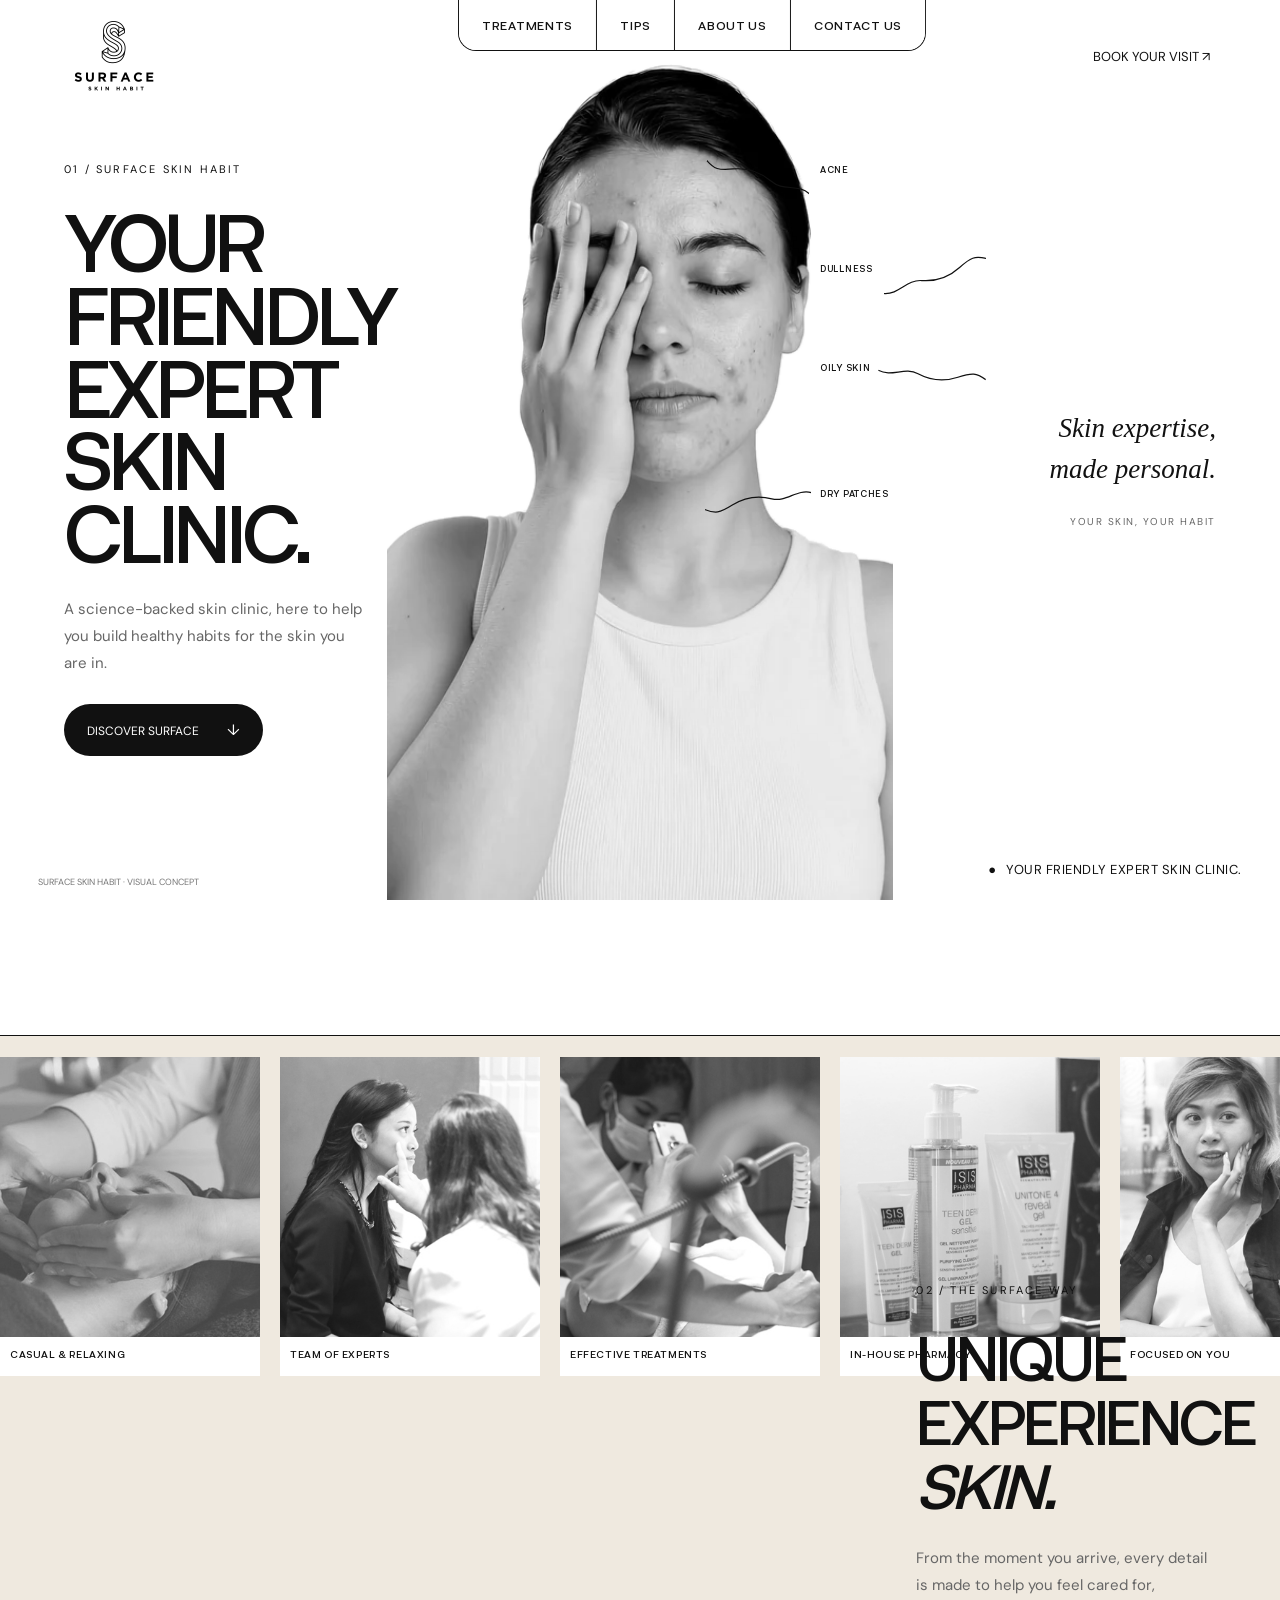
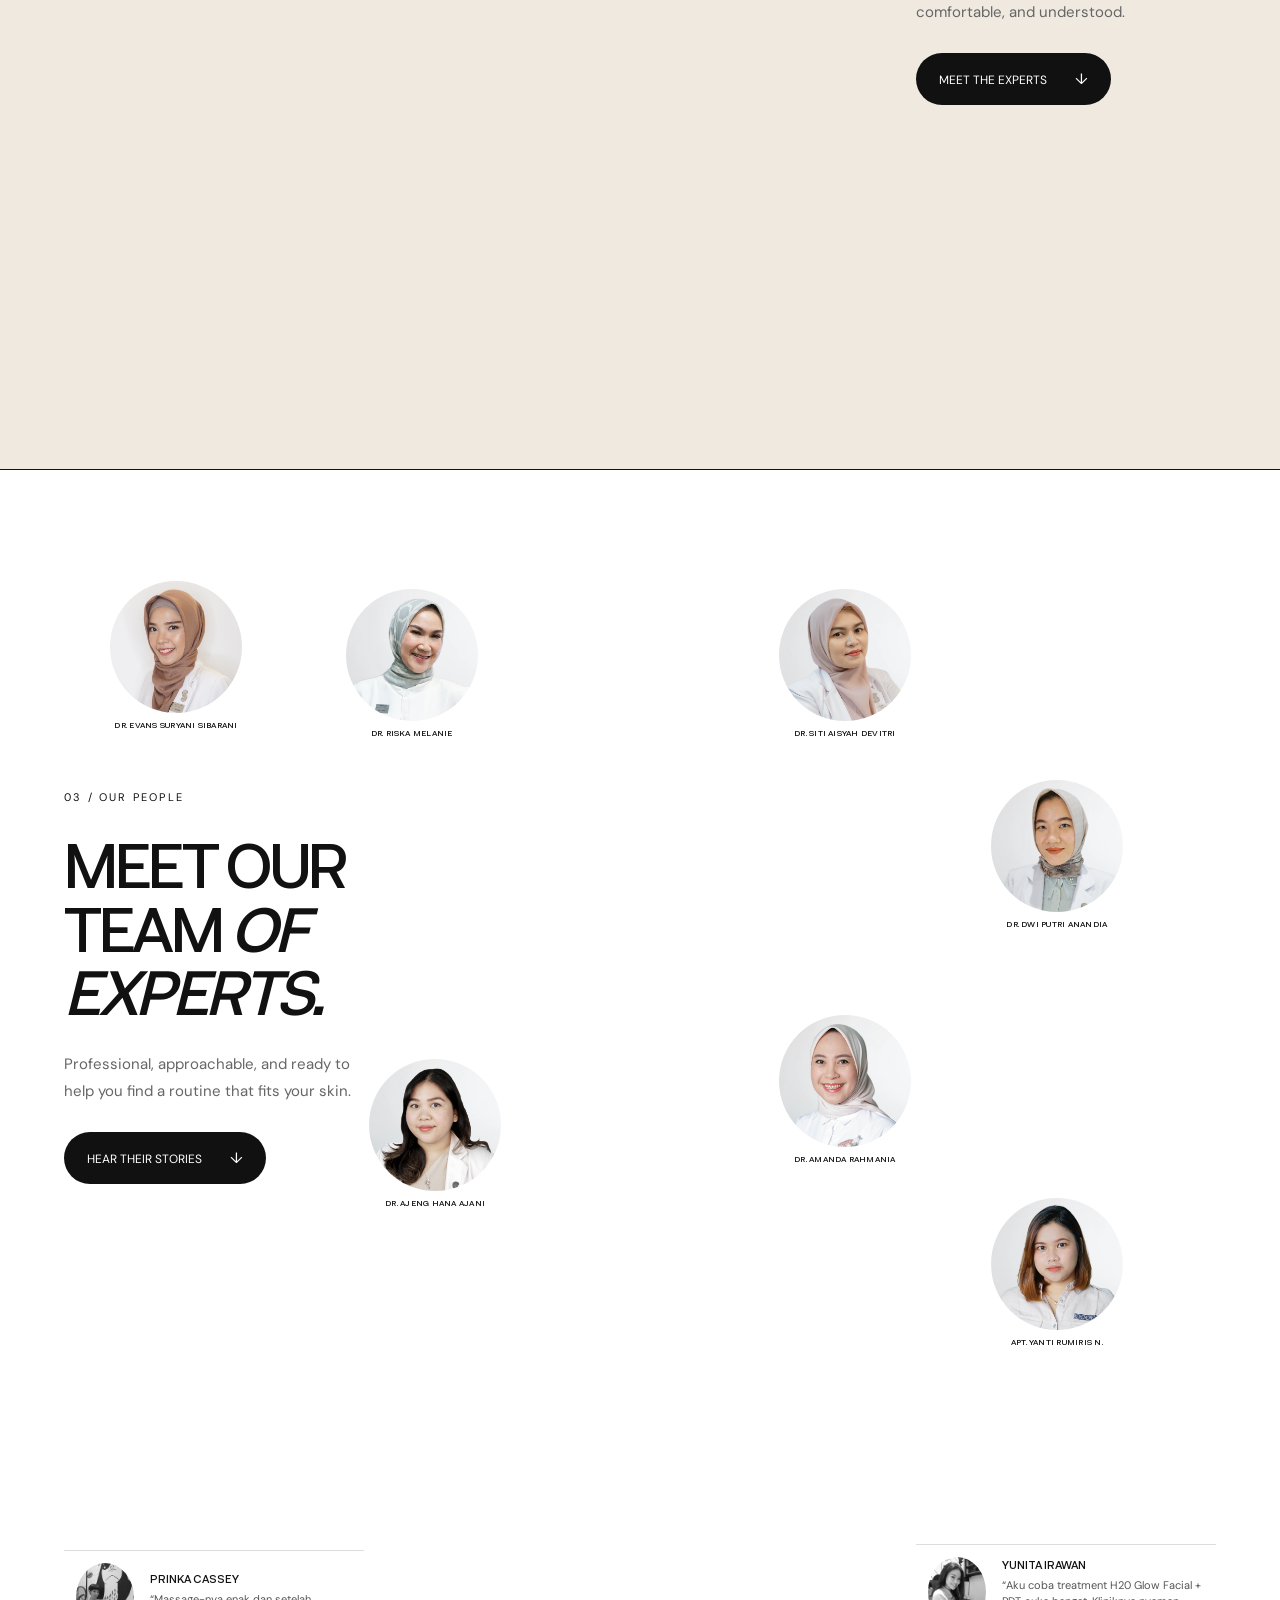
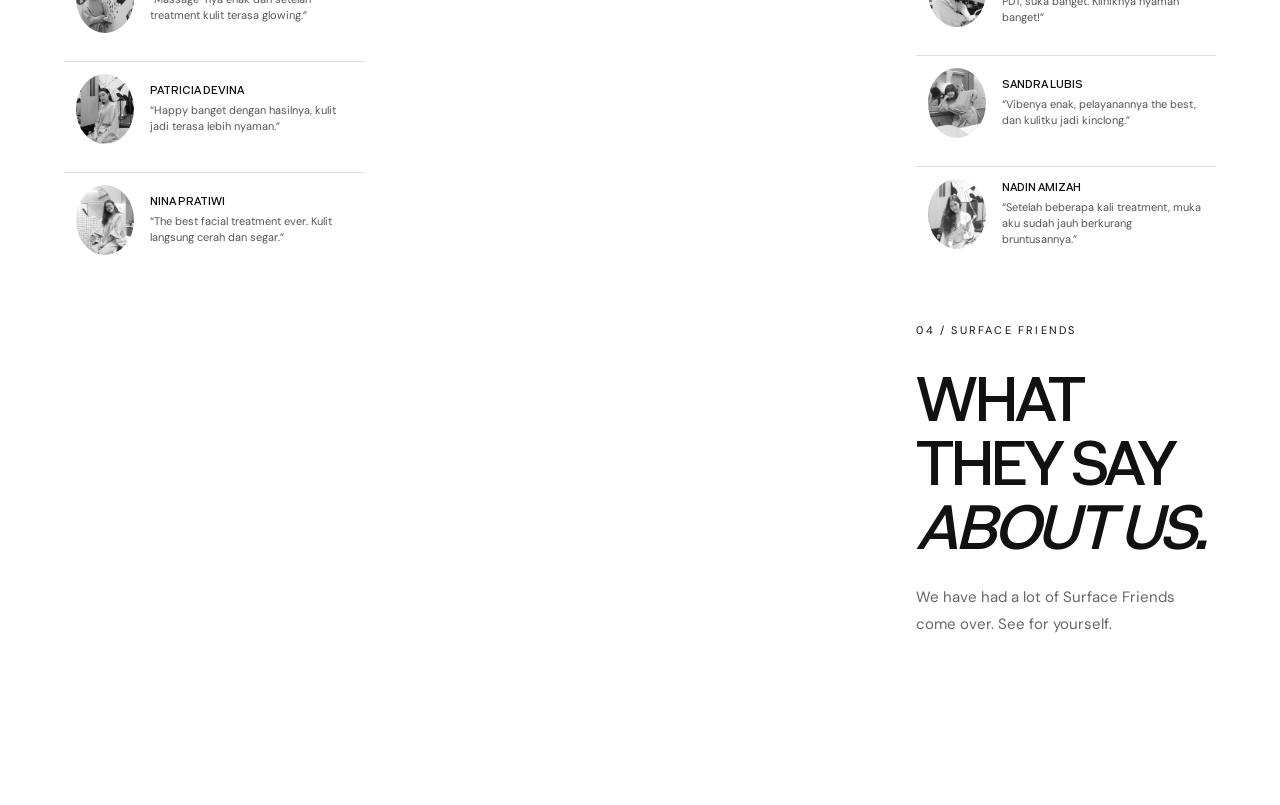
==== commit 4db3c2e5: "Keep concern annotations right of portrait" ====
--- a/index.html
+++ b/index.html
@@ -1,5 +1,5 @@
 <!doctype html>
-<html lang="en"><head><meta charset="UTF-8"><meta name="viewport" content="width=device-width,initial-scale=1"><title>Surface Skin Habit</title><link rel="stylesheet" href="style.css?v=callouts-clean-1"></head>
+<html lang="en"><head><meta charset="UTF-8"><meta name="viewport" content="width=device-width,initial-scale=1"><title>Surface Skin Habit</title><link rel="stylesheet" href="style.css?v=callouts-right-1"></head>
 <body>
 <header><a href="#awal" class="brand" aria-label="Surface Skin Habit"><img src="assets/surface-logo-transparent.png" alt="Surface Skin Habit" width="200" height="200"></a><nav class="top-menu" aria-label="Main menu"><a href="#awal">TREATMENTS</a><a href="#awal">TIPS</a><a href="#awal">ABOUT US</a><a href="#awal">CONTACT US</a></nav><button data-step="3">BOOK YOUR VISIT ↗</button></header>
 <div class="fixed-art" role="img" aria-label="Animated woman"><div class="portrait-stack"><canvas id="motion" width="480" height="854" aria-hidden="true"></canvas><div class="skin-concerns" aria-label="Common skin concerns"><div class="concern acne"><span>ACNE</span></div><div class="concern dullness"><span>DULLNESS</span></div><div class="concern oily"><span>OILY SKIN</span></div><div class="concern dryness"><span>DRY PATCHES</span></div></div></div></div><div class="fixed-caption">● <span id="skin-state">YOUR SKIN, YOUR STORY.</span></div>
--- a/style.css
+++ b/style.css
@@ -102,5 +102,10 @@
 .portrait-stack .concern.acne{top:18%}.portrait-stack .concern.dullness{top:29%}.portrait-stack .concern.oily{top:40%}.portrait-stack .concern.dryness{top:54%}
 @media(max-width:760px){.portrait-stack .concern{font-size:7px}.portrait-stack .concern span{padding-left:5px}.portrait-stack .concern::after{width:74px}.portrait-stack .concern.acne,.portrait-stack .concern.dullness,.portrait-stack .concern.oily,.portrait-stack .concern.dryness{left:76%}.portrait-stack .concern.acne{top:18%}.portrait-stack .concern.dullness{top:29%}.portrait-stack .concern.oily{top:40%}.portrait-stack .concern.dryness{top:53%}}
 
+/* Keep every concern marker and its line in the clear space on the right. */
+.portrait-stack .concern.acne,.portrait-stack .concern.dullness,.portrait-stack .concern.oily,.portrait-stack .concern.dryness{left:84%}
+.portrait-stack .concern::after{left:100%;right:auto;margin-left:8px}
+@media(max-width:760px){.portrait-stack .concern.acne,.portrait-stack .concern.dullness,.portrait-stack .concern.oily,.portrait-stack .concern.dryness{left:78%}.portrait-stack .concern::after{display:none}}
+
 /* The Experience chapter becomes a cream panel that masks the fixed portrait. */
 .experience{background:#efe9df;border-top:1px solid #111;border-bottom:1px solid #111;z-index:3;isolation:isolate}.experience .copy{z-index:4}.experience-rail{z-index:1}
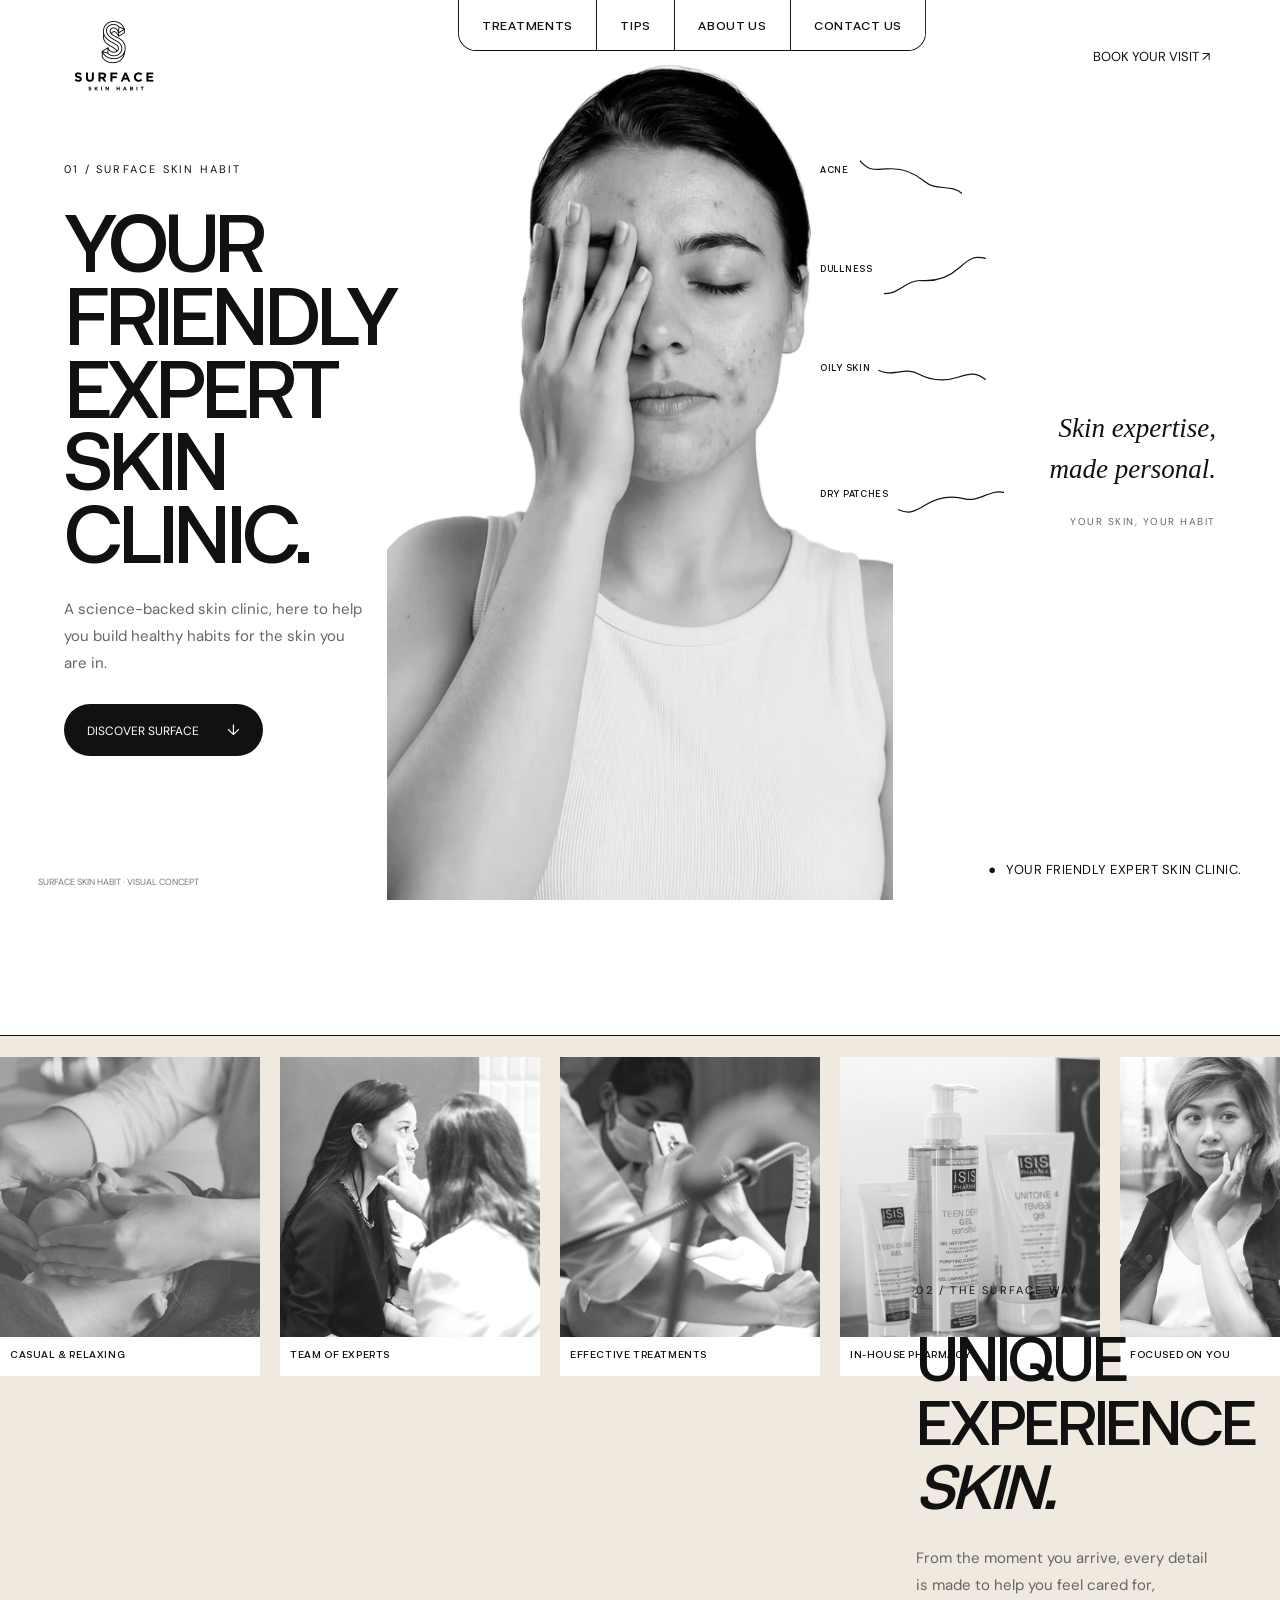
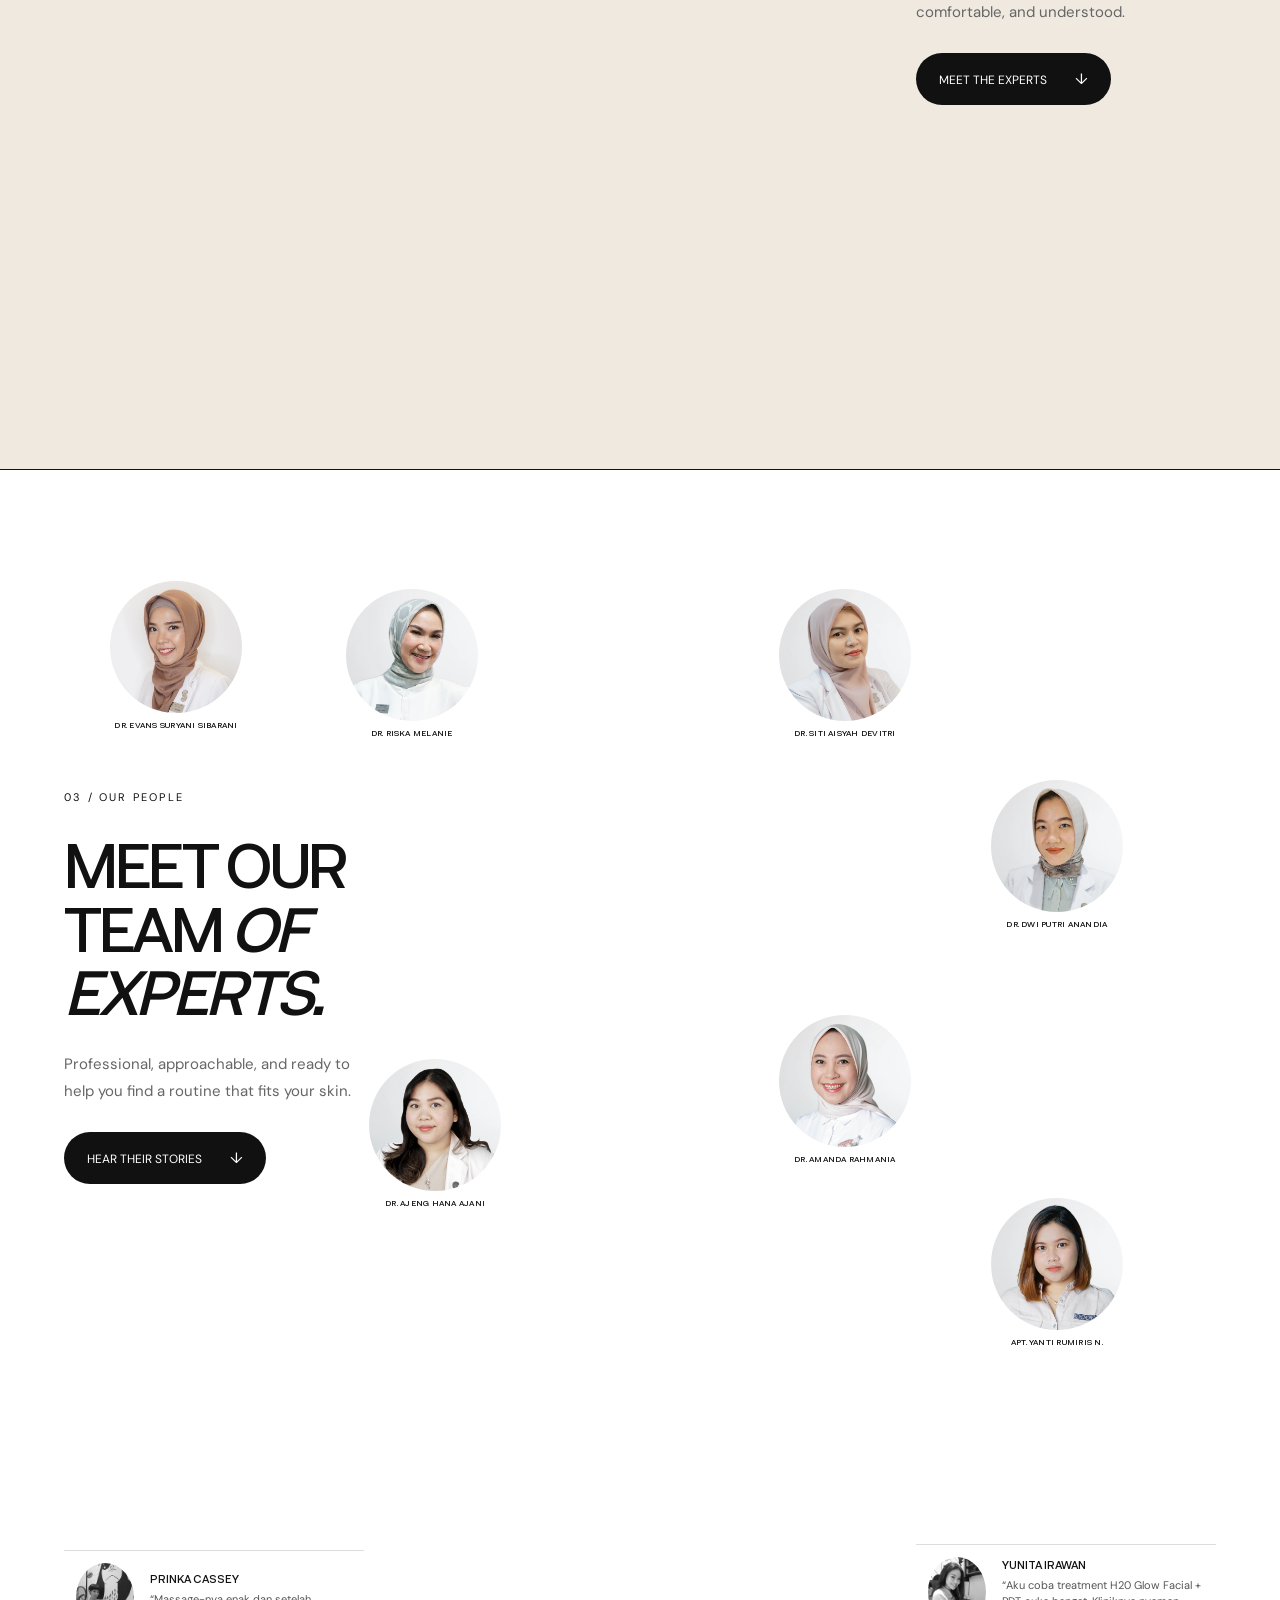
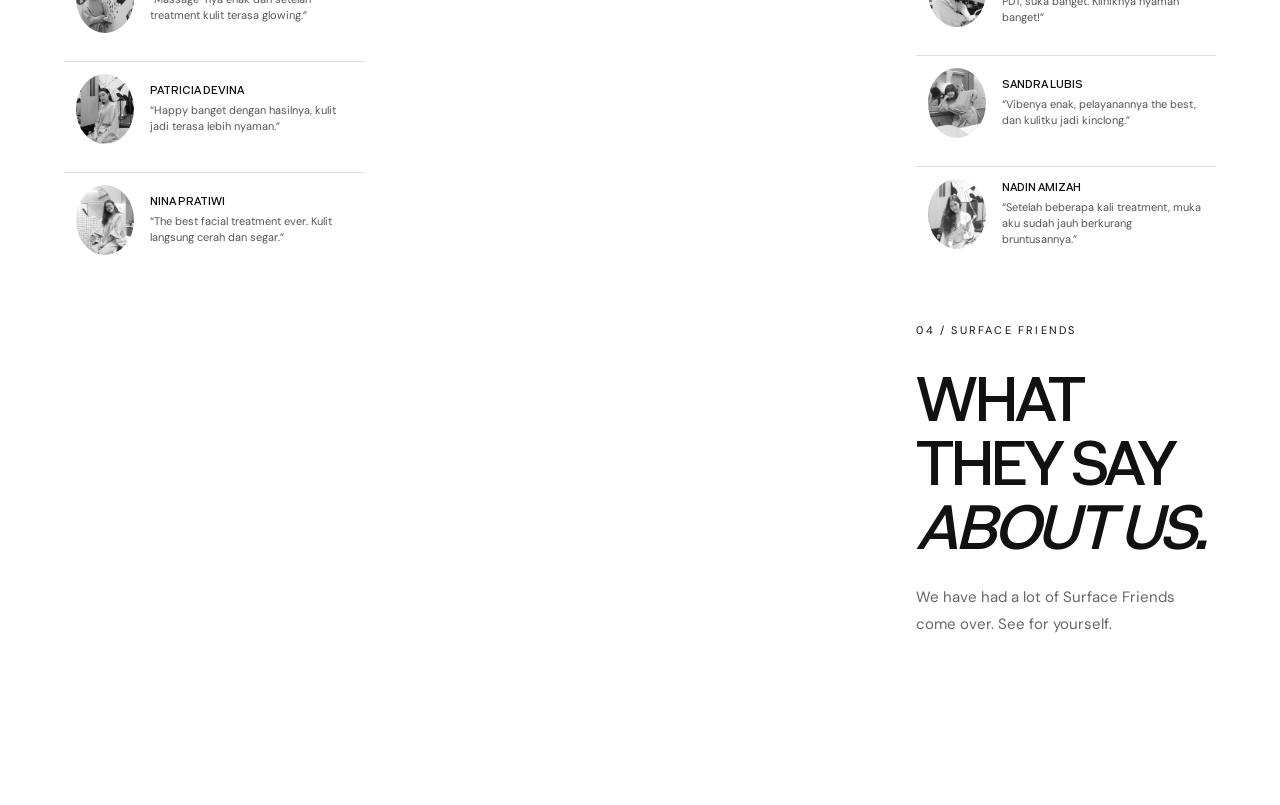
==== commit c462ebff: "Align all concern lines to right" ====
--- a/index.html
+++ b/index.html
@@ -1,5 +1,5 @@
 <!doctype html>
-<html lang="en"><head><meta charset="UTF-8"><meta name="viewport" content="width=device-width,initial-scale=1"><title>Surface Skin Habit</title><link rel="stylesheet" href="style.css?v=callouts-right-1"></head>
+<html lang="en"><head><meta charset="UTF-8"><meta name="viewport" content="width=device-width,initial-scale=1"><title>Surface Skin Habit</title><link rel="stylesheet" href="style.css?v=callouts-right-2"></head>
 <body>
 <header><a href="#awal" class="brand" aria-label="Surface Skin Habit"><img src="assets/surface-logo-transparent.png" alt="Surface Skin Habit" width="200" height="200"></a><nav class="top-menu" aria-label="Main menu"><a href="#awal">TREATMENTS</a><a href="#awal">TIPS</a><a href="#awal">ABOUT US</a><a href="#awal">CONTACT US</a></nav><button data-step="3">BOOK YOUR VISIT ↗</button></header>
 <div class="fixed-art" role="img" aria-label="Animated woman"><div class="portrait-stack"><canvas id="motion" width="480" height="854" aria-hidden="true"></canvas><div class="skin-concerns" aria-label="Common skin concerns"><div class="concern acne"><span>ACNE</span></div><div class="concern dullness"><span>DULLNESS</span></div><div class="concern oily"><span>OILY SKIN</span></div><div class="concern dryness"><span>DRY PATCHES</span></div></div></div></div><div class="fixed-caption">● <span id="skin-state">YOUR SKIN, YOUR STORY.</span></div>
--- a/style.css
+++ b/style.css
@@ -104,7 +104,7 @@
 
 /* Keep every concern marker and its line in the clear space on the right. */
 .portrait-stack .concern.acne,.portrait-stack .concern.dullness,.portrait-stack .concern.oily,.portrait-stack .concern.dryness{left:84%}
-.portrait-stack .concern::after{left:100%;right:auto;margin-left:8px}
+.portrait-stack .concern::after{left:100%!important;right:auto!important;margin-left:8px}
 @media(max-width:760px){.portrait-stack .concern.acne,.portrait-stack .concern.dullness,.portrait-stack .concern.oily,.portrait-stack .concern.dryness{left:78%}.portrait-stack .concern::after{display:none}}
 
 /* The Experience chapter becomes a cream panel that masks the fixed portrait. */
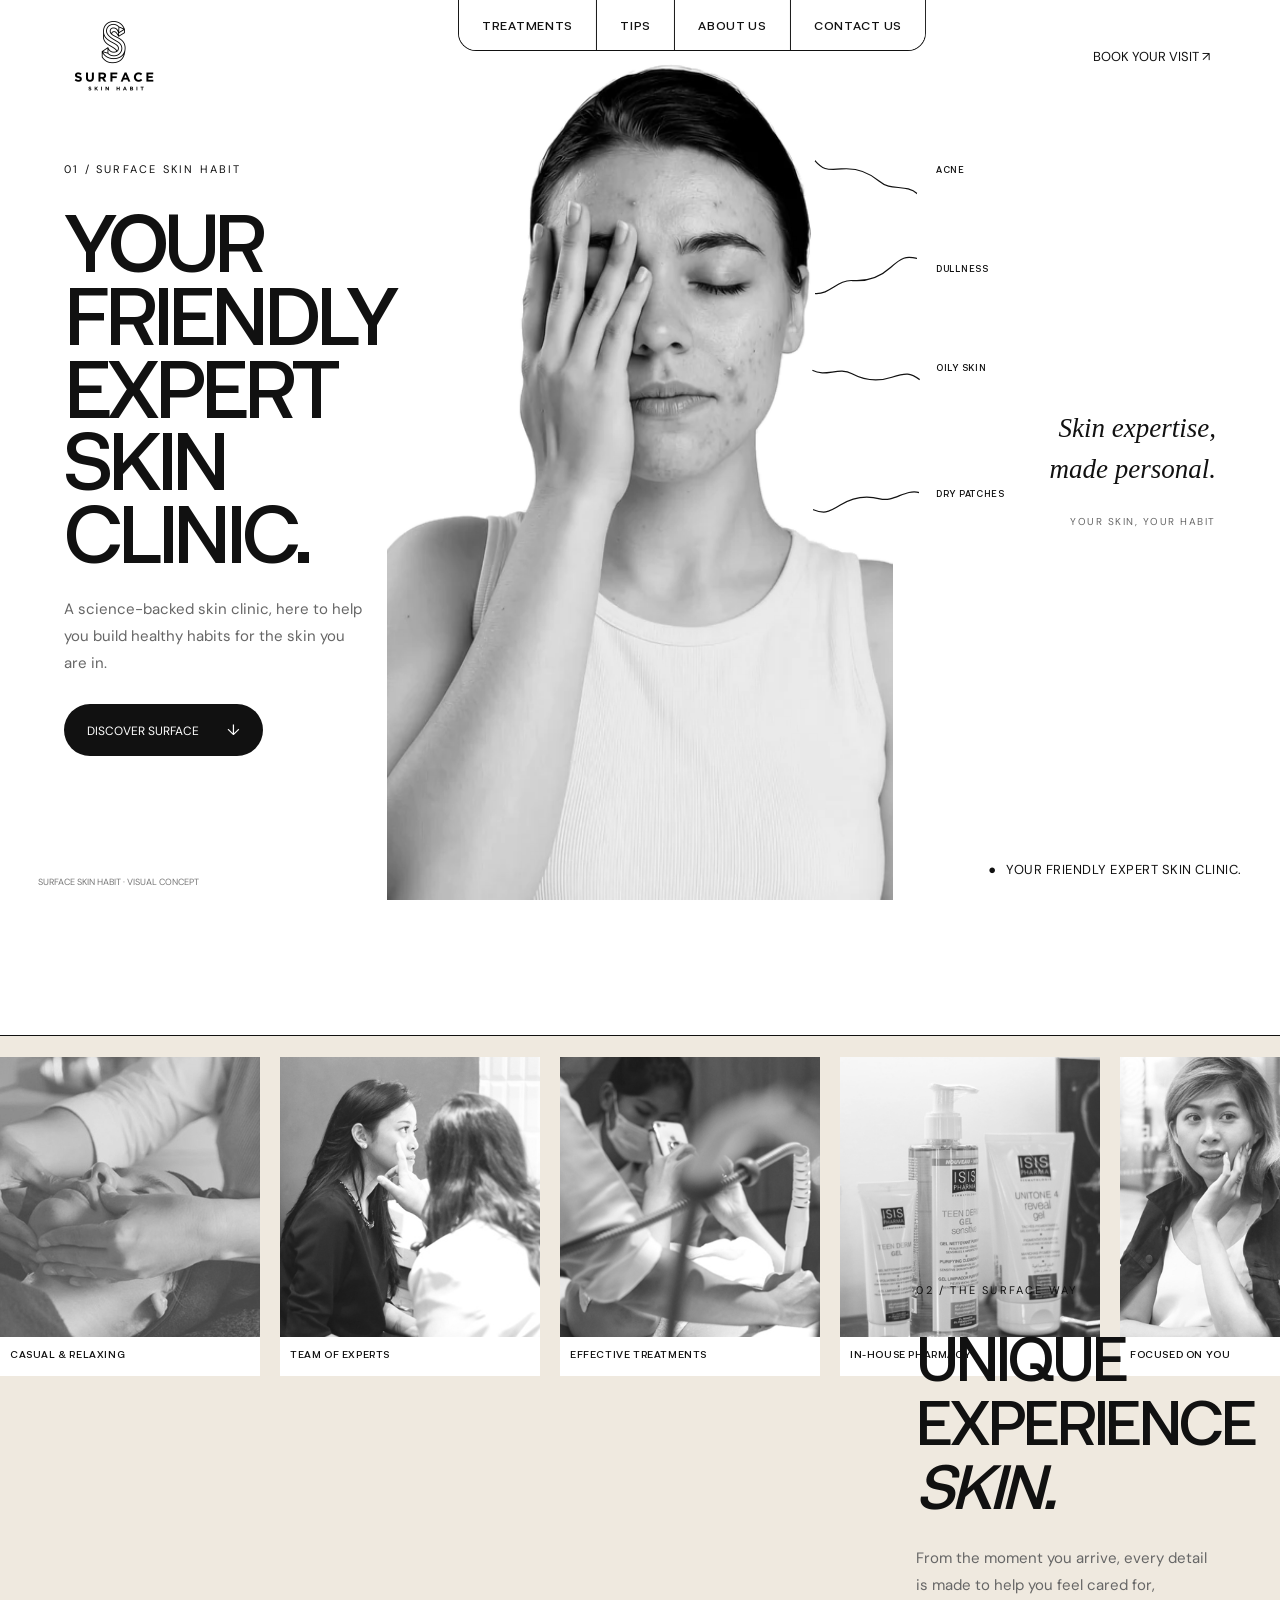
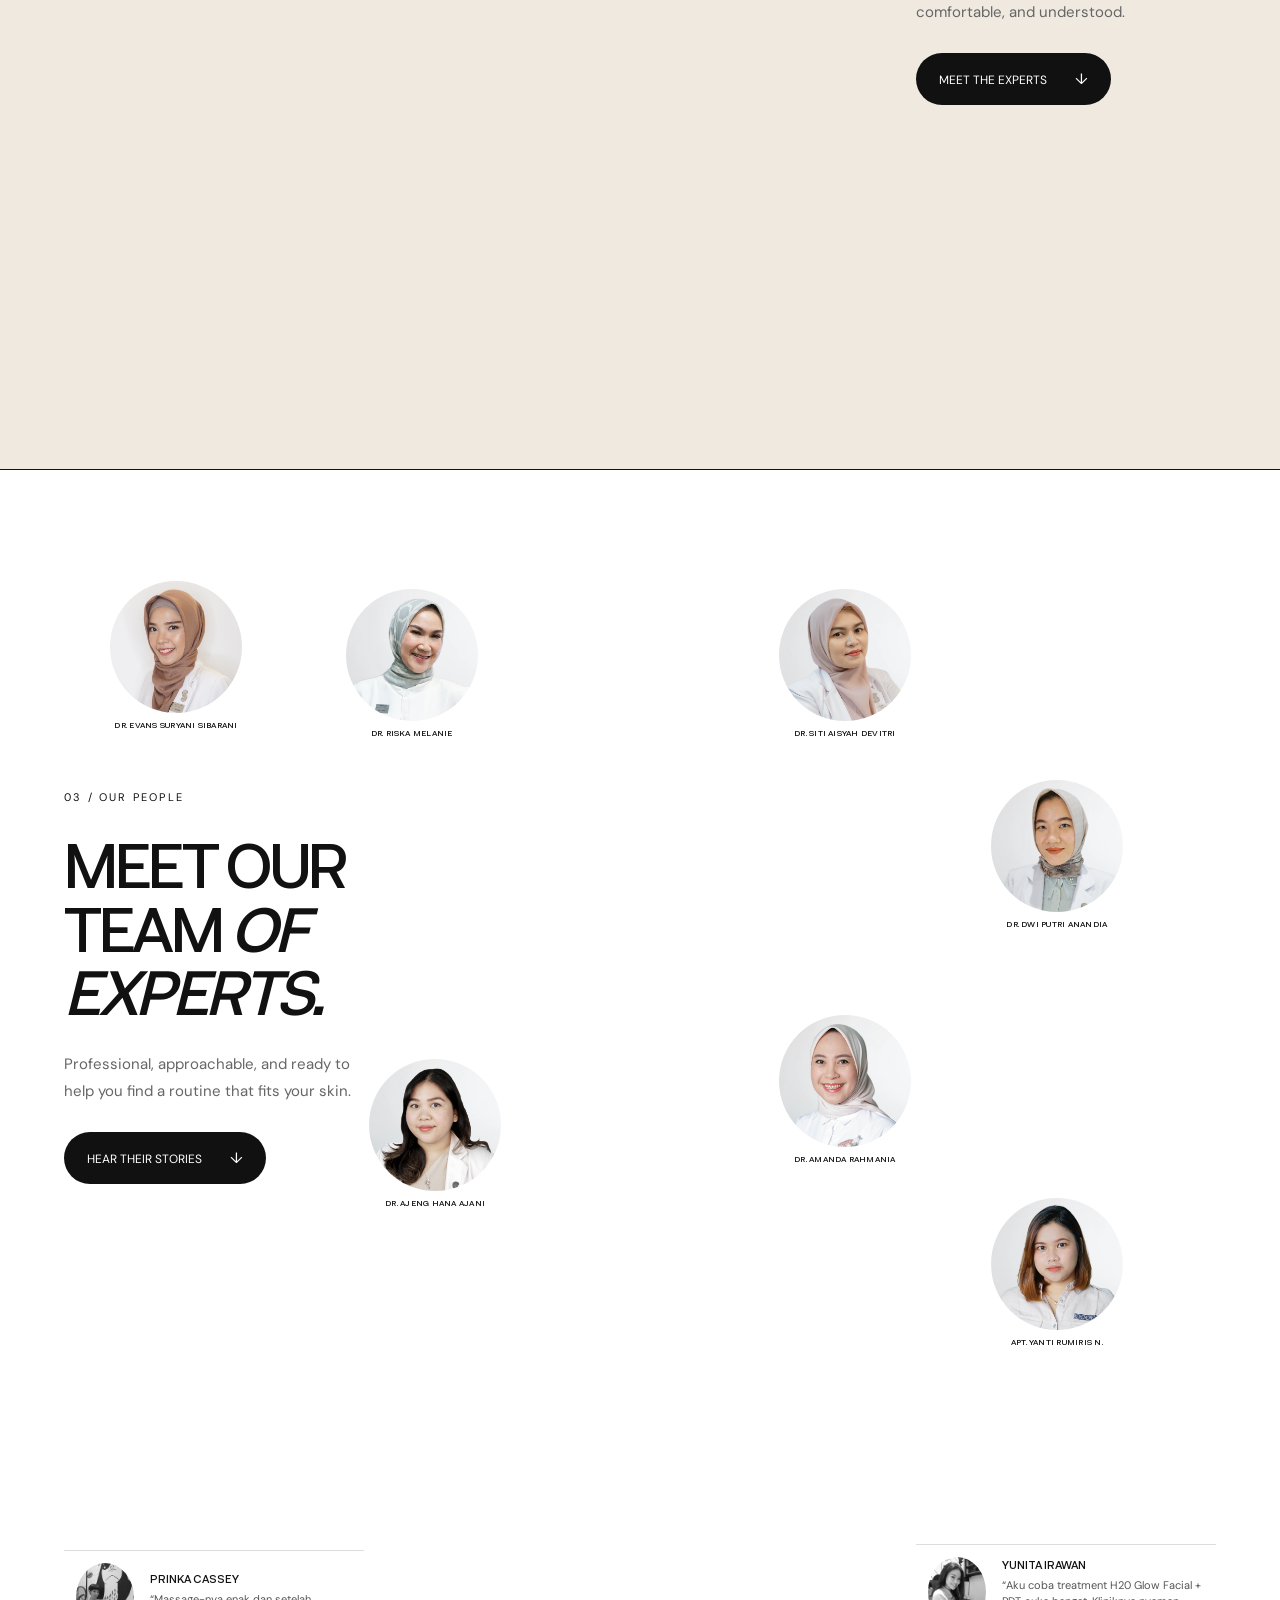
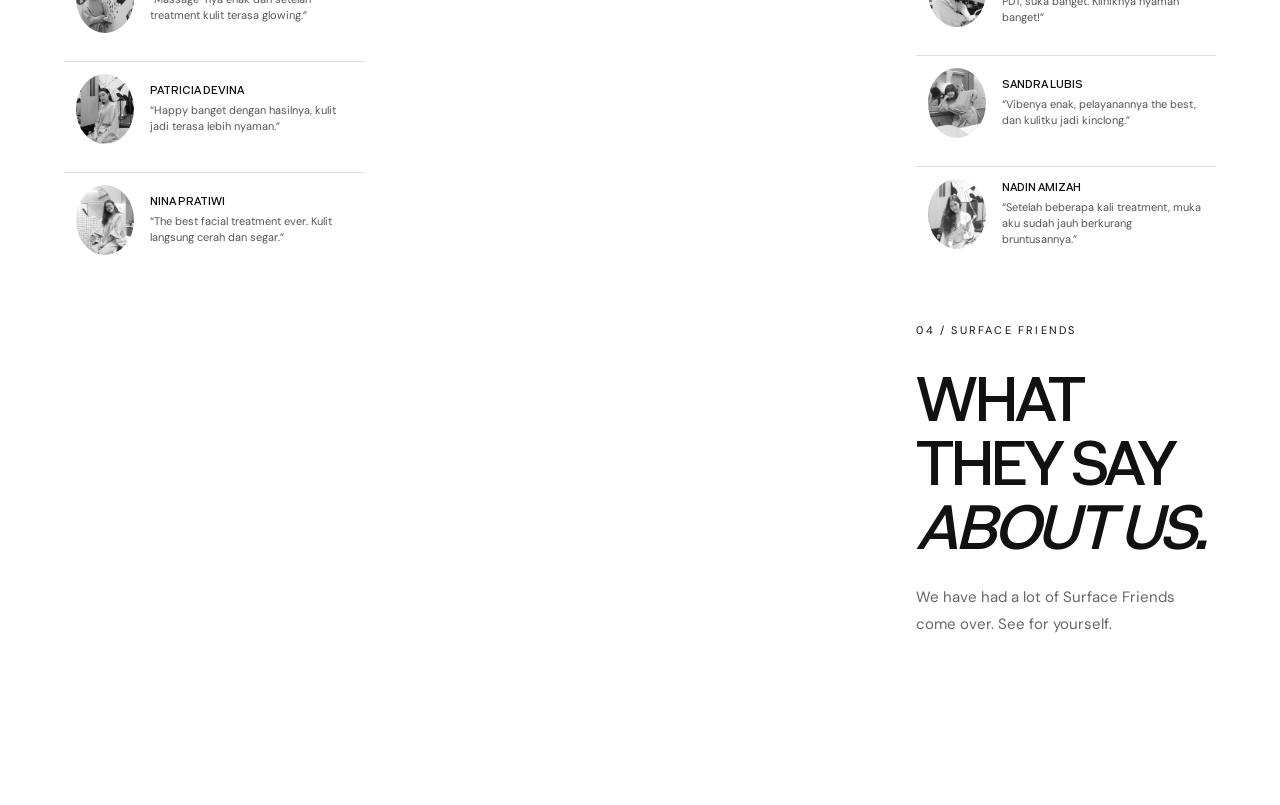
==== commit 9ee38fc7: "Place concern labels after their lines" ====
--- a/index.html
+++ b/index.html
@@ -1,5 +1,5 @@
 <!doctype html>
-<html lang="en"><head><meta charset="UTF-8"><meta name="viewport" content="width=device-width,initial-scale=1"><title>Surface Skin Habit</title><link rel="stylesheet" href="style.css?v=callouts-right-2"></head>
+<html lang="en"><head><meta charset="UTF-8"><meta name="viewport" content="width=device-width,initial-scale=1"><title>Surface Skin Habit</title><link rel="stylesheet" href="style.css?v=callouts-order-1"></head>
 <body>
 <header><a href="#awal" class="brand" aria-label="Surface Skin Habit"><img src="assets/surface-logo-transparent.png" alt="Surface Skin Habit" width="200" height="200"></a><nav class="top-menu" aria-label="Main menu"><a href="#awal">TREATMENTS</a><a href="#awal">TIPS</a><a href="#awal">ABOUT US</a><a href="#awal">CONTACT US</a></nav><button data-step="3">BOOK YOUR VISIT ↗</button></header>
 <div class="fixed-art" role="img" aria-label="Animated woman"><div class="portrait-stack"><canvas id="motion" width="480" height="854" aria-hidden="true"></canvas><div class="skin-concerns" aria-label="Common skin concerns"><div class="concern acne"><span>ACNE</span></div><div class="concern dullness"><span>DULLNESS</span></div><div class="concern oily"><span>OILY SKIN</span></div><div class="concern dryness"><span>DRY PATCHES</span></div></div></div></div><div class="fixed-caption">● <span id="skin-state">YOUR SKIN, YOUR STORY.</span></div>
--- a/style.css
+++ b/style.css
@@ -107,5 +107,10 @@
 .portrait-stack .concern::after{left:100%!important;right:auto!important;margin-left:8px}
 @media(max-width:760px){.portrait-stack .concern.acne,.portrait-stack .concern.dullness,.portrait-stack .concern.oily,.portrait-stack .concern.dryness{left:78%}.portrait-stack .concern::after{display:none}}
 
+/* Read each annotation from the line toward its label. */
+.portrait-stack .concern::after{left:0!important;right:auto!important;margin-left:0}
+.portrait-stack .concern span{transform:translateX(116px)}
+@media(max-width:760px){.portrait-stack .concern span{transform:none}}
+
 /* The Experience chapter becomes a cream panel that masks the fixed portrait. */
 .experience{background:#efe9df;border-top:1px solid #111;border-bottom:1px solid #111;z-index:3;isolation:isolate}.experience .copy{z-index:4}.experience-rail{z-index:1}
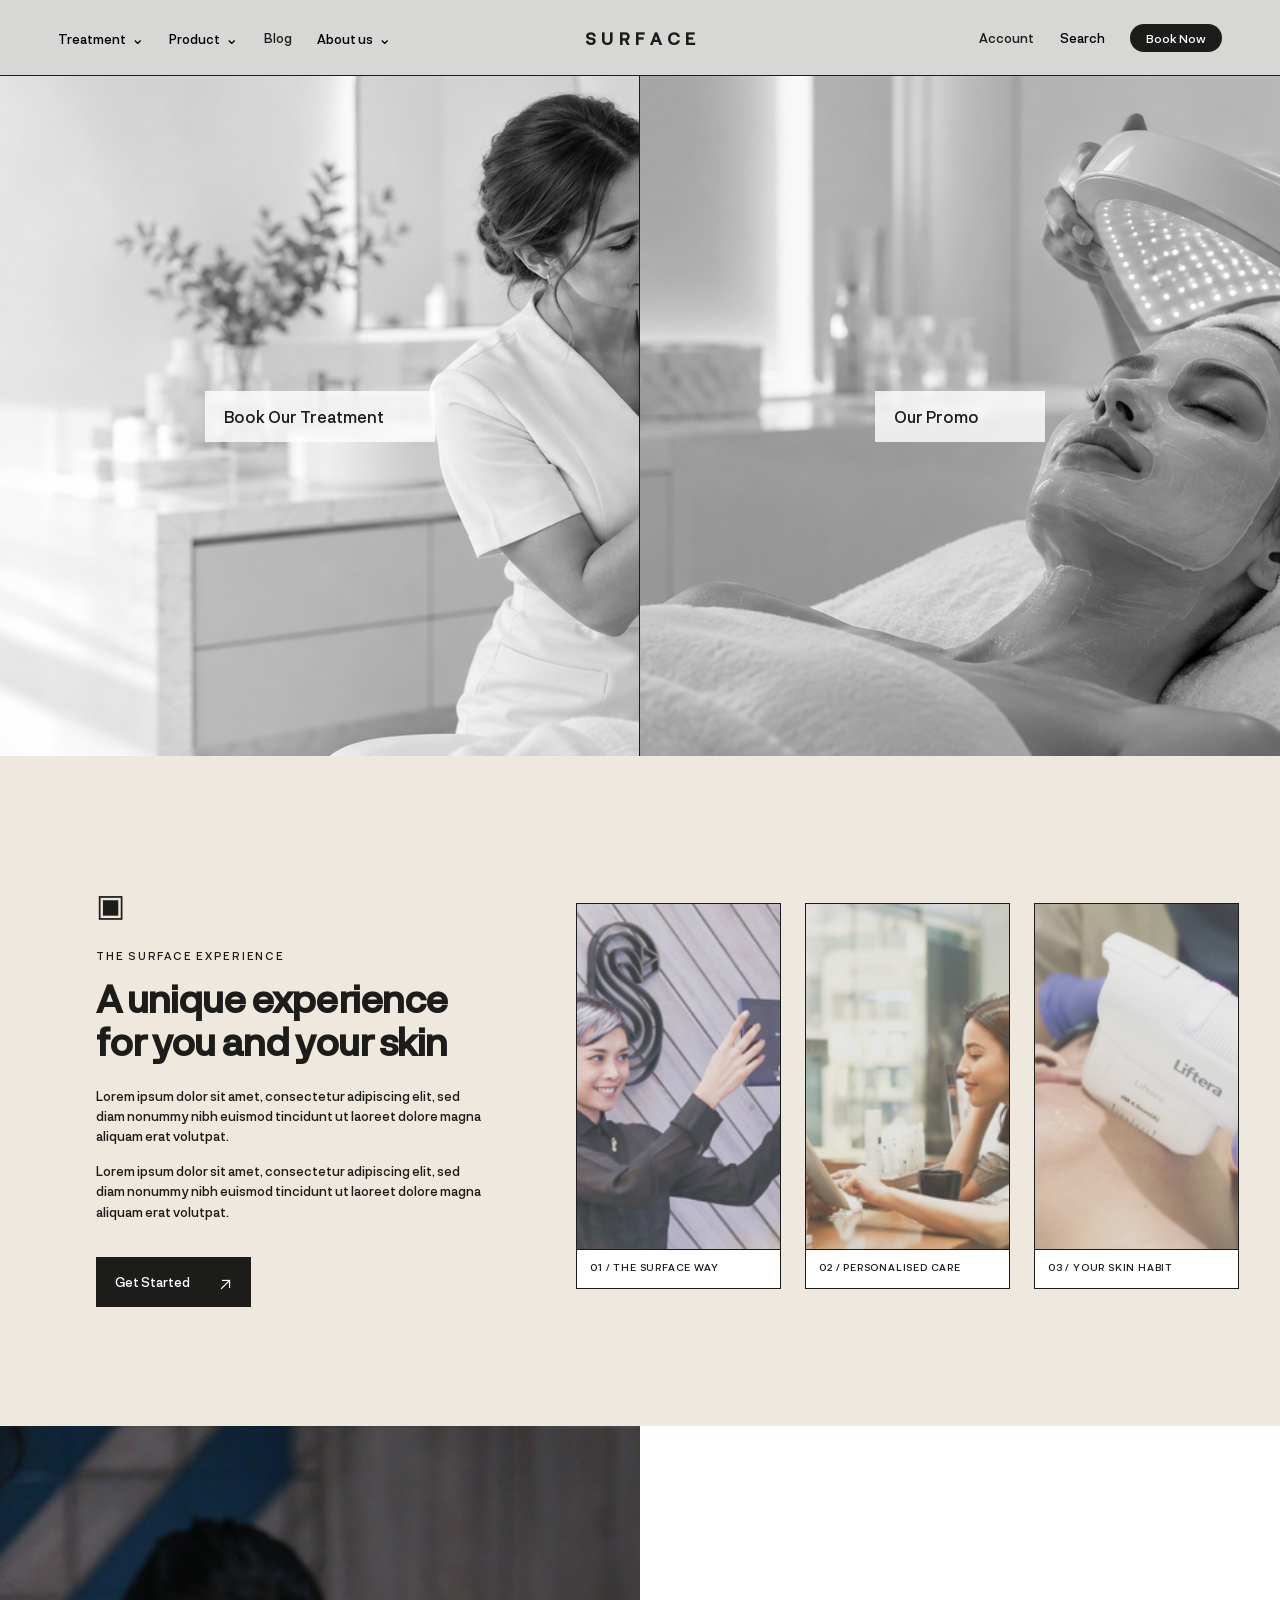
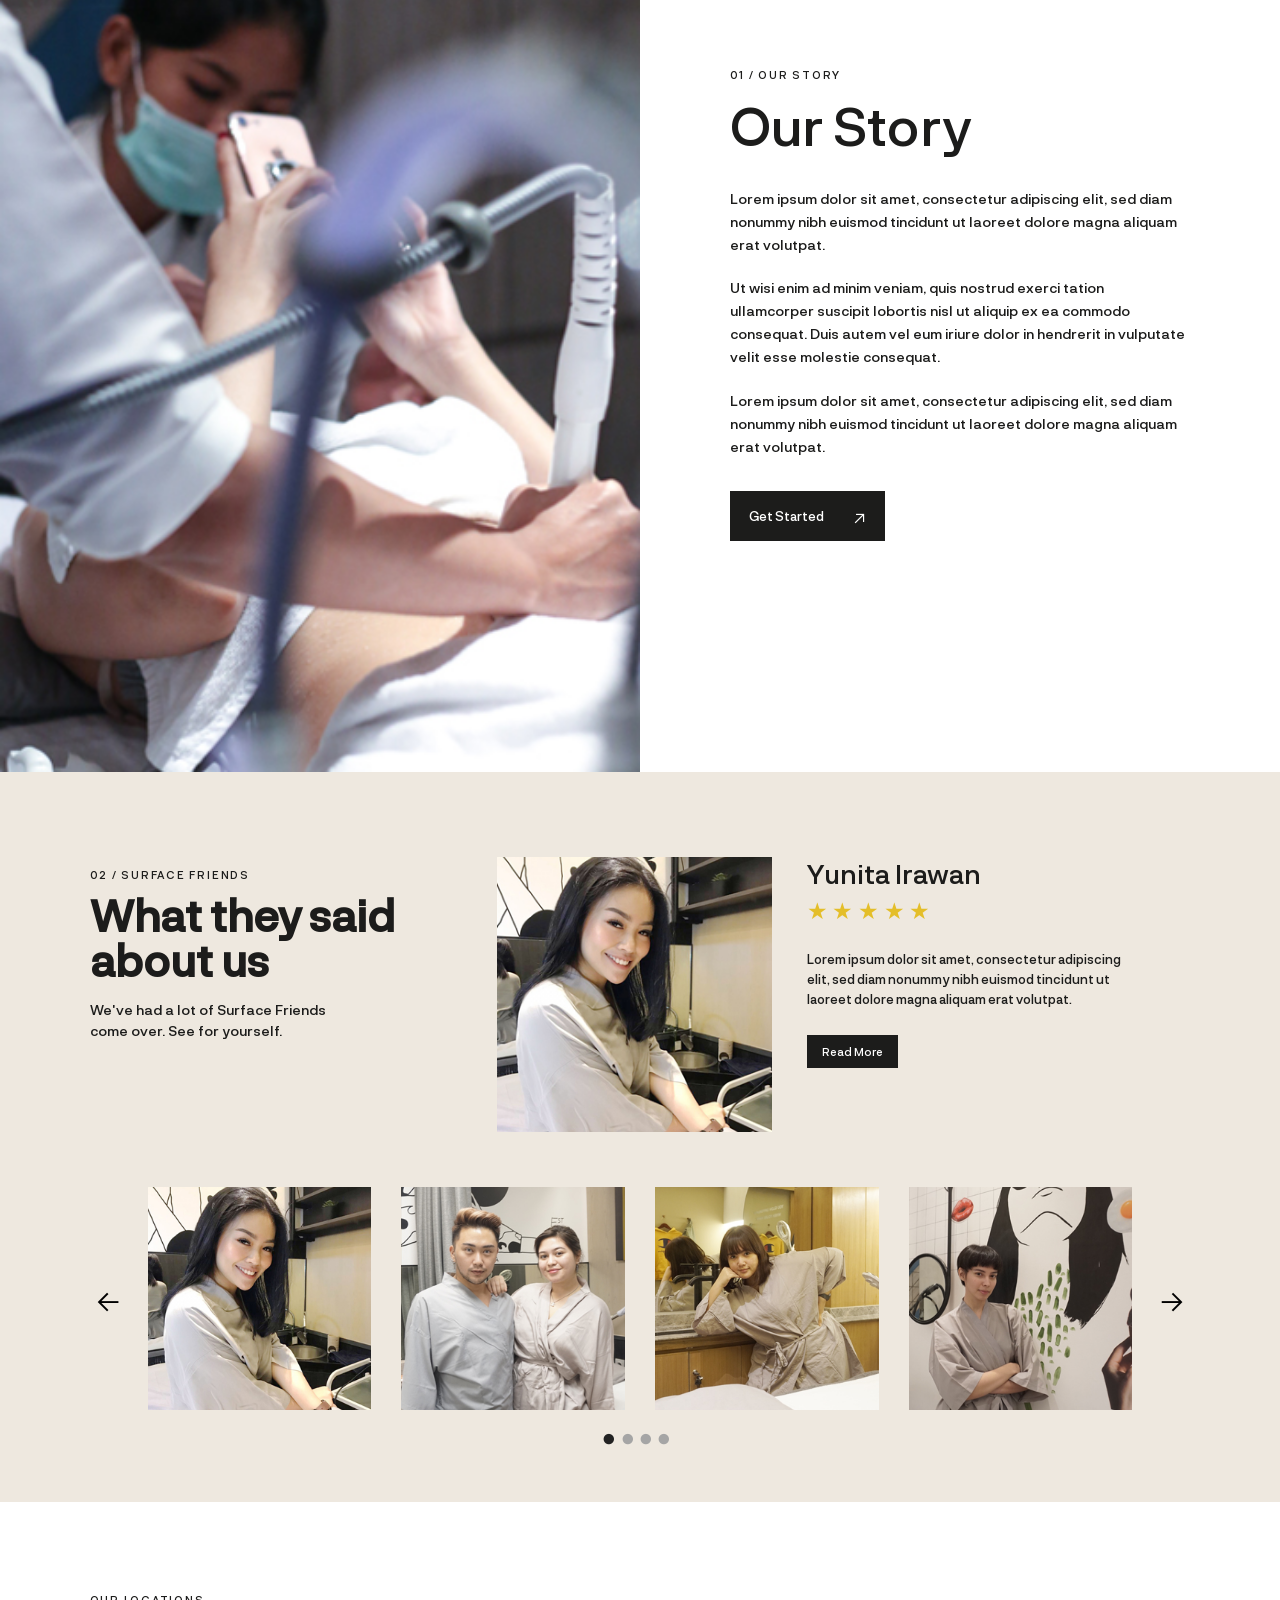
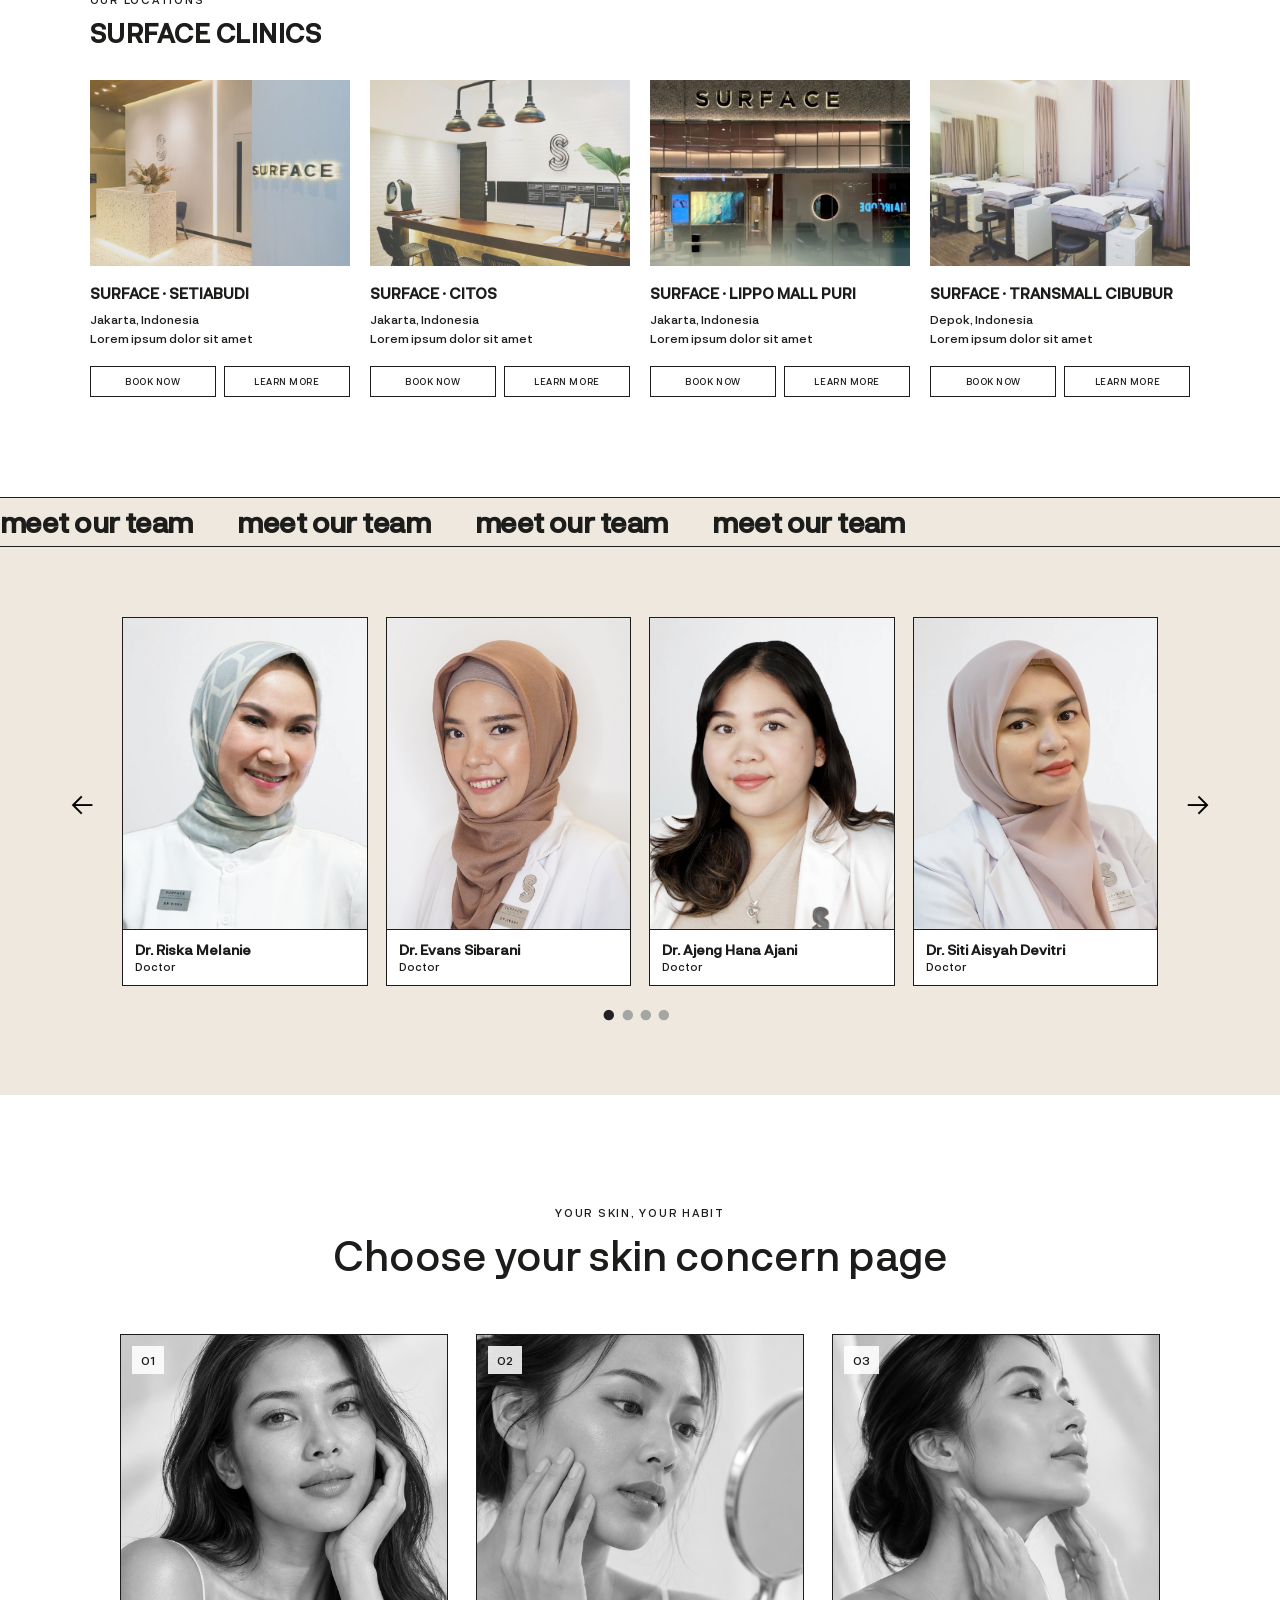
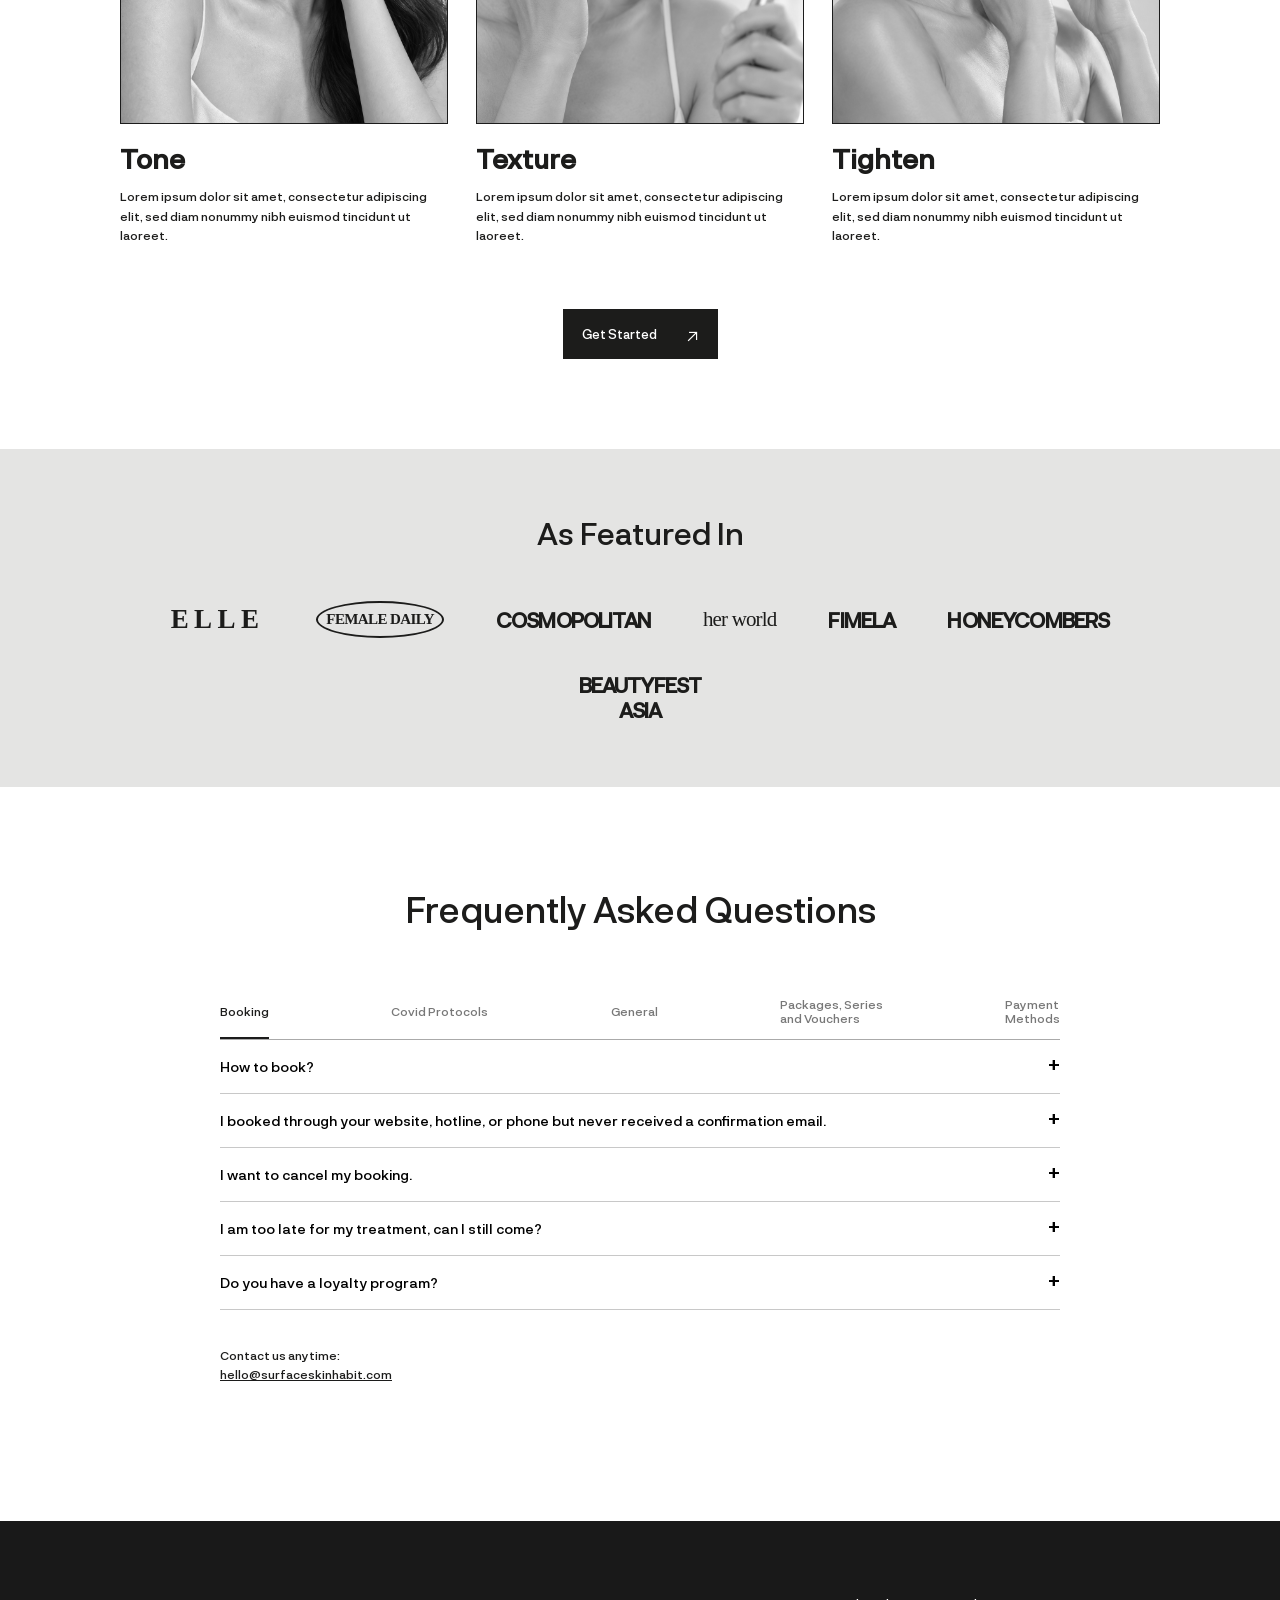
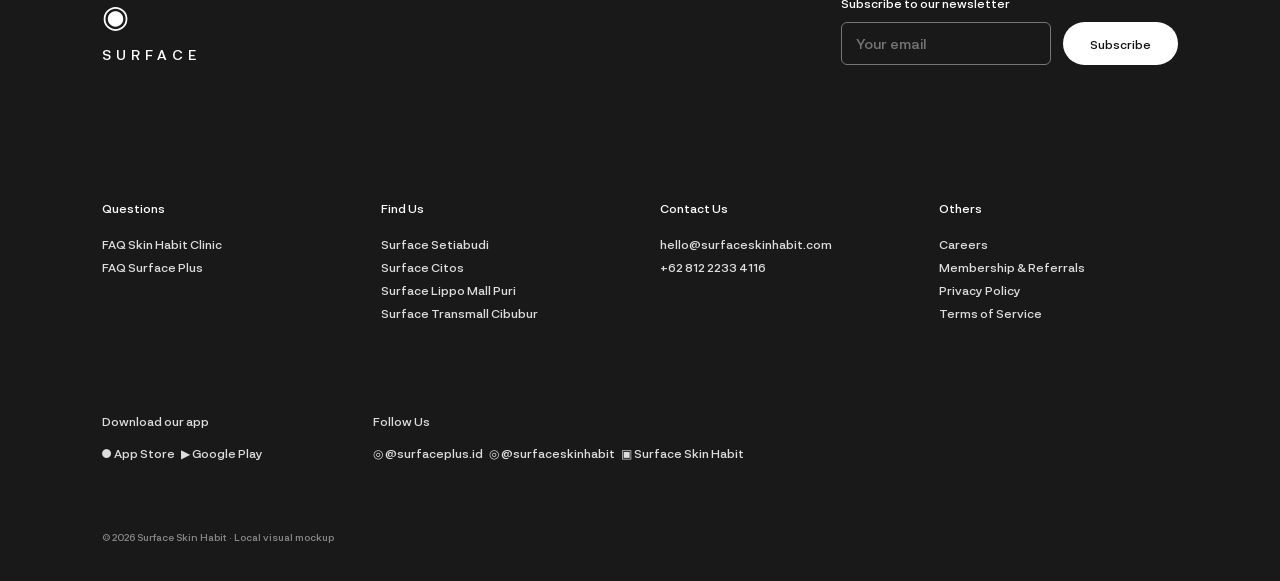
==== commit 852c7e65: "Publish refreshed Surface Skin Habit homepage" ====
--- a/index.html
+++ b/index.html
@@ -1,12 +1,40 @@
 <!doctype html>
-<html lang="en"><head><meta charset="UTF-8"><meta name="viewport" content="width=device-width,initial-scale=1"><title>Surface Skin Habit</title><link rel="stylesheet" href="style.css?v=callouts-order-1"></head>
+<html lang="en">
+<head>
+  <meta charset="utf-8">
+  <meta name="viewport" content="width=device-width, initial-scale=1">
+  <meta name="theme-color" content="#eee8df">
+  <title>Surface Skin Habit — Local Mockup</title>
+  <link rel="stylesheet" href="style.css?v=mockup-home-1">
+</head>
 <body>
-<header><a href="#awal" class="brand" aria-label="Surface Skin Habit"><img src="assets/surface-logo-transparent.png" alt="Surface Skin Habit" width="200" height="200"></a><nav class="top-menu" aria-label="Main menu"><a href="#awal">TREATMENTS</a><a href="#awal">TIPS</a><a href="#awal">ABOUT US</a><a href="#awal">CONTACT US</a></nav><button data-step="3">BOOK YOUR VISIT ↗</button></header>
-<div class="fixed-art" role="img" aria-label="Animated woman"><div class="portrait-stack"><canvas id="motion" width="480" height="854" aria-hidden="true"></canvas><div class="skin-concerns" aria-label="Common skin concerns"><div class="concern acne"><span>ACNE</span></div><div class="concern dullness"><span>DULLNESS</span></div><div class="concern oily"><span>OILY SKIN</span></div><div class="concern dryness"><span>DRY PATCHES</span></div></div></div></div><div class="fixed-caption">● <span id="skin-state">YOUR SKIN, YOUR STORY.</span></div>
-<main>
-<section class="chapter intro" id="awal"><div class="copy"><p class="eyebrow">01 / SURFACE SKIN HABIT</p><h1 id="journey-heading">YOUR FRIENDLY EXPERT SKIN CLINIC.</h1><p>A science-backed skin clinic, here to help you build healthy habits for the skin you are in.</p><button data-step="1" class="next">DISCOVER SURFACE <span>↓</span></button></div><aside><p>Skin expertise,<br>made personal.</p><small>YOUR SKIN, YOUR HABIT</small></aside></section>
-<section class="chapter experience"><div class="experience-rail" aria-hidden="true"><figure><img src="assets/experience/01.jpg" alt=""><figcaption>CASUAL &amp; RELAXING</figcaption></figure><figure><img src="assets/experience/02.jpg" alt=""><figcaption>TEAM OF EXPERTS</figcaption></figure><figure><img src="assets/experience/03.jpg" alt=""><figcaption>EFFECTIVE TREATMENTS</figcaption></figure><figure><img src="assets/experience/04.jpg" alt=""><figcaption>IN-HOUSE PHARMACY</figcaption></figure><figure><img src="assets/experience/05.jpg" alt=""><figcaption>FOCUSED ON YOU</figcaption></figure></div><div class="copy"><p class="eyebrow">02 / THE SURFACE WAY</p><h2>UNIQUE EXPERIENCE <em>SKIN.</em></h2><p>From the moment you arrive, every detail is made to help you feel cared for, comfortable, and understood.</p><button data-step="2" class="next">MEET THE EXPERTS <span>↓</span></button></div></section>
-<section class="chapter team"><div class="copy"><p class="eyebrow">03 / OUR PEOPLE</p><h2>MEET OUR TEAM <em>OF EXPERTS.</em></h2><p>Professional, approachable, and ready to help you find a routine that fits your skin.</p><button data-step="3" class="next">HEAR THEIR STORIES <span>↓</span></button></div><div class="expert-grid" aria-label="Surface Skin Habit experts"><article class="expert e1"><img src="assets/experts/riska.png" alt="Dr. Riska Melanie"><h3>DR. RISKA MELANIE</h3></article><article class="expert e2"><img src="assets/experts/evans.png" alt="Dr. Evans Suryani Sibarani"><h3>DR. EVANS SURYANI SIBARANI</h3></article><article class="expert e3"><img src="assets/experts/ajeng.png" alt="Dr. Ajeng Hana Ajani"><h3>DR. AJENG HANA AJANI</h3></article><article class="expert e4"><img src="assets/experts/siti.png" alt="Dr. Siti Aisyah Devitri"><h3>DR. SITI AISYAH DEVITRI</h3></article><article class="expert e5"><img src="assets/experts/dwi.png" alt="Dr. Dwi Putri Anandia"><h3>DR. DWI PUTRI ANANDIA</h3></article><article class="expert e6"><img src="assets/experts/amanda.png" alt="Dr. Amanda Rahmania"><h3>DR. AMANDA RAHMANIA</h3></article><article class="expert e7"><img src="assets/experts/yanti.png" alt="Apt. Yanti Rumiris Napitupulu"><h3>APT. YANTI RUMIRIS N.</h3></article></div></section>
-<section class="chapter testimonials"><div class="copy"><p class="eyebrow">04 / SURFACE FRIENDS</p><h2>WHAT THEY SAY <em>ABOUT US.</em></h2><p>We have had a lot of Surface Friends come over. See for yourself.</p></div><div class="testimonial-list left"><article><img src="assets/testimonials/prinka.jpg" alt="Prinka Cassey"><div><h3>PRINKA CASSEY</h3><p>“Massage-nya enak dan setelah treatment kulit terasa glowing.”</p></div></article><article><img src="assets/testimonials/patricia.jpg" alt="Patricia Devina"><div><h3>PATRICIA DEVINA</h3><p>“Happy banget dengan hasilnya, kulit jadi terasa lebih nyaman.”</p></div></article><article><img src="assets/testimonials/nina.jpg" alt="Nina Pratiwi"><div><h3>NINA PRATIWI</h3><p>“The best facial treatment ever. Kulit langsung cerah dan segar.”</p></div></article></div><div class="testimonial-list"><article><img src="assets/testimonials/yunita.jpg" alt="Yunita Irawan"><div><h3>YUNITA IRAWAN</h3><p>“Aku coba treatment H20 Glow Facial + PDT, suka banget. Kliniknya nyaman banget!”</p></div></article><article><img src="assets/testimonials/sandra.jpg" alt="Sandra Lubis"><div><h3>SANDRA LUBIS</h3><p>“Vibenya enak, pelayanannya the best, dan kulitku jadi kinclong.”</p></div></article><article><img src="assets/testimonials/nadin.jpg" alt="Nadin Amizah"><div><h3>NADIN AMIZAH</h3><p>“Setelah beberapa kali treatment, muka aku sudah jauh berkurang bruntusannya.”</p></div></article></div></section>
-</main>
-<nav class="steps" aria-label="Sections"><button data-step="0" aria-current="step">01 <span>CLINIC</span></button><button data-step="1">02 <span>EXPERIENCE</span></button><button data-step="2">03 <span>EXPERTS</span></button><button data-step="3">04 <span>REVIEWS</span></button><div class="progress"><i></i></div></nav><div class="fine-print">SURFACE SKIN HABIT · VISUAL CONCEPT</div><script src="app.js?v=motion-4"></script></body></html>
+  <header class="site-header" id="top">
+    <div class="header-left">
+      <button class="nav-link has-menu" type="button" data-menu="treatment" aria-expanded="false">Treatment <span>⌄</span></button>
+      <button class="nav-link has-menu" type="button" data-menu="product" aria-expanded="false">Product <span>⌄</span></button>
+      <a class="nav-link" href="#reviews">Blog</a>
+      <button class="nav-link has-menu" type="button" data-menu="about" aria-expanded="false">About us <span>⌄</span></button>
+    </div>
+    <a class="wordmark" href="#top" aria-label="Surface Skin Habit homepage">SURFACE</a>
+    <div class="header-right"><a class="nav-link" href="#newsletter">Account</a><button class="nav-link search-toggle" type="button">Search</button><a class="pill dark" href="#locations">Book Now</a></div>
+    <button class="mobile-menu-toggle" type="button" aria-label="Open menu" aria-expanded="false"><span></span><span></span></button>
+  </header>
+  <div class="mega-menu" id="menu-treatment" hidden><div><p>SHOP BY CONCERN</p><a href="#concerns">Tone</a><a href="#concerns">Texture</a><a href="#concerns">Tighten</a></div><div><p>SHOP BY TREATMENT</p><a href="#concerns">Facial</a><a href="#concerns">Tighten &amp; Contour</a><a href="#concerns">Exfoliate</a><a href="#concerns">Laser &amp; Light</a><a href="#concerns">Skin Resurfacing</a><a href="#concerns">Injectables</a></div><a class="menu-feature" href="#concerns">Find your ideal treatment →</a></div>
+  <div class="mega-menu" id="menu-product" hidden><div><p>SHOP BY CONCERN</p><a href="#concerns">Acne</a><a href="#concerns">Dry and Dehydrated</a><a href="#concerns">Pores</a><a href="#concerns">Sensitive Skin</a></div><div><p>SHOP BY PRODUCTS</p><a href="#concerns">Corrective Creams</a><a href="#concerns">Moisturizers</a><a href="#concerns">Night Cream</a><a href="#concerns">Serums</a></div></div>
+  <div class="mega-menu compact-menu" id="menu-about" hidden><a href="#story">Our Story</a><a href="#locations">Our Clinic</a><a href="#team">Our Doctor</a><a href="#contact">Contact Us</a></div>
+  <div class="search-panel" hidden><label for="site-search">Search Surface</label><input id="site-search" type="search" placeholder="Search treatments, stories, and more"><button class="search-close" type="button">Close</button></div>
+  <main>
+    <section class="hero" aria-label="Featured destinations"><a class="hero-panel treatment-panel" href="#concerns"><span class="hero-cta">Book Our Treatment <span>↗</span></span></a><a class="hero-panel promo-panel" href="#experience"><span class="hero-cta">Our Promo <span>↗</span></span></a></section>
+    <section class="intro cream" id="experience"><div class="intro-copy"><div class="line-icon" aria-hidden="true">▣</div><p class="eyebrow">THE SURFACE EXPERIENCE</p><h1>A unique experience<br>for you and your skin</h1><p>Lorem ipsum dolor sit amet, consectetur adipiscing elit, sed diam nonummy nibh euismod tincidunt ut laoreet dolore magna aliquam erat volutpat.</p><p>Lorem ipsum dolor sit amet, consectetur adipiscing elit, sed diam nonummy nibh euismod tincidunt ut laoreet dolore magna aliquam erat volutpat.</p><a class="button dark" href="#story">Get Started <span>↗</span></a></div><div class="experience-cards"><div class="mockup-card"><img src="assets/official/reach-1.jpg" alt="Surface Skin Habit clinic experience"><span>01 / THE SURFACE WAY</span></div><div class="mockup-card"><img src="assets/official/reach-2.jpg" alt="Surface Skin Habit clinic experience"><span>02 / PERSONALISED CARE</span></div><div class="mockup-card"><img src="assets/official/reach-3.jpg" alt="Surface Skin Habit clinic experience"><span>03 / YOUR SKIN HABIT</span></div></div></section>
+    <section class="story" id="story"><img class="story-image" src="assets/official/hero-promo.jpg" alt="Surface Skin Habit treatment"><div class="story-copy"><p class="eyebrow">01 / OUR STORY</p><h2>Our Story</h2><p>Lorem ipsum dolor sit amet, consectetur adipiscing elit, sed diam nonummy nibh euismod tincidunt ut laoreet dolore magna aliquam erat volutpat.</p><p>Ut wisi enim ad minim veniam, quis nostrud exerci tation ullamcorper suscipit lobortis nisl ut aliquip ex ea commodo consequat. Duis autem vel eum iriure dolor in hendrerit in vulputate velit esse molestie consequat.</p><p>Lorem ipsum dolor sit amet, consectetur adipiscing elit, sed diam nonummy nibh euismod tincidunt ut laoreet dolore magna aliquam erat volutpat.</p><a class="button dark" href="#team">Get Started <span>↗</span></a></div></section>
+    <section class="reviews cream" id="reviews"><div class="reviews-head"><div><p class="eyebrow">02 / SURFACE FRIENDS</p><h2>What they said<br>about us</h2><p>We've had a lot of Surface Friends come over. See for yourself.</p></div><div class="featured-review"><img id="review-image" class="feature-image" src="assets/official/review-yunita.jpg" alt="Surface Skin Habit customer"><div><h3 id="review-name">Abel Cantika</h3><p class="stars">★★★★★</p><p id="review-quote">Lorem ipsum dolor sit amet, consectetur adipiscing elit, sed diam nonummy nibh euismod tincidunt ut laoreet dolore magna aliquam erat volutpat.</p><a class="button dark mini" href="#reviews">Read More</a></div></div></div><div class="review-carousel"><button class="carousel-arrow" type="button" data-carousel="review" data-direction="prev" aria-label="Previous testimonial">←</button><div class="review-thumbs"><img src="assets/official/review-yunita.jpg" alt="Surface Skin Habit customer"><img src="assets/official/review-sarah.jpg" alt="Surface Skin Habit customer"><img src="assets/official/review-sandra.jpg" alt="Surface Skin Habit customer"><img src="assets/official/review-prinka.jpg" alt="Surface Skin Habit customer"></div><button class="carousel-arrow" type="button" data-carousel="review" data-direction="next" aria-label="Next testimonial">→</button></div><div class="dots" id="review-dots"></div></section>
+    <section class="locations" id="locations"><p class="eyebrow">OUR LOCATIONS</p><h2>SURFACE CLINICS</h2><div class="location-grid"><article><img src="assets/official/clinic-setiabudi.jpg" alt="Surface Setiabudi clinic"><h3>SURFACE · SETIABUDI</h3><p>Jakarta, Indonesia<br>Lorem ipsum dolor sit amet</p><div class="location-actions"><a href="#contact">BOOK NOW</a><a href="#contact">LEARN MORE</a></div></article><article><img src="assets/official/clinic-citos.jpg" alt="Surface Citos clinic"><h3>SURFACE · CITOS</h3><p>Jakarta, Indonesia<br>Lorem ipsum dolor sit amet</p><div class="location-actions"><a href="#contact">BOOK NOW</a><a href="#contact">LEARN MORE</a></div></article><article><img src="assets/official/clinic-lippo-puri.jpg" alt="Surface Lippo Mall Puri clinic"><h3>SURFACE · LIPPO MALL PURI</h3><p>Jakarta, Indonesia<br>Lorem ipsum dolor sit amet</p><div class="location-actions"><a href="#contact">BOOK NOW</a><a href="#contact">LEARN MORE</a></div></article><article><img src="assets/official/clinic-pik.jpg" alt="Surface Transmall Cibubur clinic"><h3>SURFACE · TRANSMALL CIBUBUR</h3><p>Depok, Indonesia<br>Lorem ipsum dolor sit amet</p><div class="location-actions"><a href="#contact">BOOK NOW</a><a href="#contact">LEARN MORE</a></div></article></div></section>
+    <section class="team cream" id="team"><div class="ticker" aria-hidden="true"><span>meet our team</span><span>meet our team</span><span>meet our team</span><span>meet our team</span></div><div class="team-carousel"><button class="carousel-arrow" type="button" data-carousel="team" data-direction="prev" aria-label="Previous doctors">←</button><div class="team-grid" id="team-grid"><article><img src="assets/official/doctor-riska.png" alt="Dr. Riska Melanie"><h3>Dr. Riska Melanie</h3><p>Doctor</p></article><article><img src="assets/official/doctor-evans.png" alt="Dr. Evans Sibarani"><h3>Dr. Evans Sibarani</h3><p>Doctor</p></article><article><img src="assets/official/doctor-ajeng.png" alt="Dr. Ajeng Hana Ajani"><h3>Dr. Ajeng Hana Ajani</h3><p>Doctor</p></article><article><img src="assets/official/doctor-siti.png" alt="Dr. Siti Aisyah Devitri"><h3>Dr. Siti Aisyah Devitri</h3><p>Doctor</p></article></div><button class="carousel-arrow" type="button" data-carousel="team" data-direction="next" aria-label="Next doctors">→</button></div><div class="dots" id="team-dots"></div></section>
+    <section class="concerns" id="concerns"><p class="eyebrow">YOUR SKIN, YOUR HABIT</p><h2>Choose your skin concern page</h2><div class="concern-grid"><article><img src="assets/generated/concern-tone-v1.png" alt="Radiant even skin tone"><span>01</span><h3>Tone</h3><p>Lorem ipsum dolor sit amet, consectetur adipiscing elit, sed diam nonummy nibh euismod tincidunt ut laoreet.</p></article><article><img src="assets/generated/concern-texture-v1.png" alt="Natural skin texture"><span>02</span><h3>Texture</h3><p>Lorem ipsum dolor sit amet, consectetur adipiscing elit, sed diam nonummy nibh euismod tincidunt ut laoreet.</p></article><article><img src="assets/generated/concern-tighten-v1.png" alt="Skin tightening care"><span>03</span><h3>Tighten</h3><p>Lorem ipsum dolor sit amet, consectetur adipiscing elit, sed diam nonummy nibh euismod tincidunt ut laoreet.</p></article></div><a class="button dark" href="#locations">Get Started <span>↗</span></a></section>
+    <section class="featured-in"><h2>As Featured In</h2><div class="publication-logos"><span>ELLE</span><span class="serif">FEMALE DAILY</span><span>COSMOPOLITAN</span><span>her world</span><span>FIMELA</span><span>HONEYCOMBERS</span><span>BEAUTYFEST<br>ASIA</span></div></section>
+    <section class="faq" id="faq"><h2>Frequently Asked Questions</h2><div class="faq-tabs"><button class="active" type="button" data-faq-tab="booking">Booking</button><button type="button" data-faq-tab="covid">Covid Protocols</button><button type="button" data-faq-tab="general">General</button><button type="button" data-faq-tab="packages">Packages, Series<br>and Vouchers</button><button type="button" data-faq-tab="payment">Payment<br>Methods</button></div><div class="faq-list" id="faq-list"></div><p class="faq-contact">Contact us anytime:<br><a href="mailto:hello@surfaceskinhabit.com">hello@surfaceskinhabit.com</a></p></section>
+  </main>
+  <footer class="site-footer" id="contact"><div class="footer-top"><a class="footer-brand" href="#top"><span>◉</span>SURFACE</a><form id="newsletter" class="newsletter"><label for="email">Subscribe to our newsletter</label><div><input id="email" type="email" placeholder="Your email" required><button type="submit">Subscribe</button></div><p class="form-status" aria-live="polite"></p></form></div><div class="footer-columns"><div><h3>Questions</h3><a href="#faq">FAQ Skin Habit Clinic</a><a href="#faq">FAQ Surface Plus</a></div><div><h3>Find Us</h3><a href="#locations">Surface Setiabudi</a><a href="#locations">Surface Citos</a><a href="#locations">Surface Lippo Mall Puri</a><a href="#locations">Surface Transmall Cibubur</a></div><div><h3>Contact Us</h3><a href="mailto:hello@surfaceskinhabit.com">hello@surfaceskinhabit.com</a><p>+62 812 2233 4116</p></div><div><h3>Others</h3><a href="#story">Careers</a><a href="#story">Membership &amp; Referrals</a><a href="#story">Privacy Policy</a><a href="#story">Terms of Service</a></div></div><div class="footer-bottom"><div><h3>Download our app</h3><span>● App Store &nbsp; ▶ Google Play</span></div><div><h3>Follow Us</h3><span>◎ @surfaceplus.id &nbsp; ◎ @surfaceskinhabit &nbsp; ▣ Surface Skin Habit</span></div></div><p class="copyright">© 2026 Surface Skin Habit · Local visual mockup</p></footer>
+  <script src="app.js?v=mockup-home-1"></script>
+</body>
+</html>
--- a/style.css
+++ b/style.css
@@ -1,116 +1,32 @@
-@import url('https://fonts.googleapis.com/css2?family=DM+Sans:wght@400;500;600&display=swap');
-@font-face{font-family:'Neurial Grotesk Medium';src:url('assets/NeurialGrotesk-Medium.woff2') format('woff2');font-weight:500;font-style:normal;font-display:swap}
-:root{--paper:#f4f0e8;--ink:#333c31;--muted:#818477;--accent:#985e45;--line:#d9ddcf}*{box-sizing:border-box}html{scroll-behavior:smooth}body{margin:0;background:var(--paper);color:var(--ink);font-family:'DM Sans',Arial,sans-serif}button{font:inherit;cursor:pointer}a{text-decoration:none;color:inherit}button:focus-visible,a:focus-visible{outline:2px solid var(--accent);outline-offset:5px}header{position:fixed;inset:0 0 auto;height:96px;margin:0 5%;display:flex;align-items:center;justify-content:space-between;z-index:10;border-bottom:1px solid var(--line);background:var(--paper)}.brand{font:48px Georgia;letter-spacing:-4px}.brand sup{font:11px Arial;vertical-align:top;display:inline-block;margin:10px 0 0 6px;letter-spacing:0}header>span{font-size:9px;letter-spacing:2.4px}header>button{border:0;background:none;color:var(--ink);font-size:11px}.fixed-art{position:fixed;inset:100px 0 107px;pointer-events:none;z-index:2;display:flex;justify-content:center;align-items:center}.portrait-stack{position:relative;height:100%;width:min(43vw,500px);isolation:isolate;mask-image:linear-gradient(to bottom,#000 80%,transparent 100%)}.pose{position:absolute;inset:0;width:100%;height:100%;object-fit:contain;opacity:0}.pose:first-child{opacity:1}.chapter{height:115svh;min-height:740px;position:relative;display:grid;grid-template-columns:28% 44% 28%;align-items:center;padding:0 5% 13svh}.chapter:last-child{height:100svh;min-height:100svh}.copy{grid-column:1;z-index:3;position:relative}.chapter:nth-child(even) .copy{grid-column:3}.chapter:nth-child(even) aside{grid-column:1;grid-row:1;text-align:left}.eyebrow{color:var(--accent);font-size:9px;letter-spacing:2px;margin:0 0 28px}h1,h2{font:normal clamp(34px,3.8vw,62px)/1.08 Georgia;letter-spacing:-2px;margin:0 0 28px}em{color:var(--accent);font-weight:normal}.copy>p:not(.eyebrow){font-size:12px;color:var(--muted);line-height:1.9;margin:0 0 27px}.next{border:0;border-radius:30px;background:var(--ink);color:var(--paper);padding:14px 20px;font-size:10px}.next span{margin-left:25px;font-size:15px}.next:hover{background:var(--accent)}aside{grid-column:3;text-align:right;z-index:3}aside b{font-size:60px;font-weight:400;color:#959e7b}aside p{font:italic 23px/1.5 Georgia;margin:20px 0}aside small{font-size:8px;letter-spacing:1.5px;color:var(--muted)}.fixed-caption{position:fixed;bottom:117px;left:50%;transform:translateX(-50%);z-index:5;font-size:10px;letter-spacing:.5px;white-space:nowrap;color:#8d9874}.fixed-caption span{color:var(--ink);margin-left:6px}.steps{position:fixed;bottom:35px;left:5%;right:5%;height:64px;z-index:10;display:grid;grid-template-columns:repeat(4,1fr);gap:24px;background:var(--paper)}.steps button{background:none;border:0;border-top:1px solid var(--line);color:#94978b;display:flex;align-items:center;gap:14px;font-size:8px;text-align:left}.steps button span{font-size:10px}.steps button[aria-current]{color:var(--ink);border-color:var(--ink)}.progress{position:absolute;bottom:0;width:100%;height:2px;background:#e5e5db}.progress i{display:block;height:100%;width:0;background:#8d9874}.fine-print{position:fixed;bottom:0;left:0;right:0;text-align:center;font-size:8px;color:#96998d;height:35px;padding-top:12px;background:var(--paper);z-index:10}
-@media(max-width:760px){header{height:72px;margin:0 6%}.brand{font-size:37px}header>span{display:none}header>button{font-size:10px}.fixed-art{inset:88px 0 auto;height:43svh;max-height:410px}.portrait-stack{width:82vw;max-width:400px;mask-image:linear-gradient(to bottom,#000 83%,transparent)}.chapter{height:115svh;min-height:650px;display:block;padding:0 7%}.copy,.chapter:nth-child(even) .copy{position:absolute;left:7%;right:7%;top:58svh;text-align:center}.chapter:last-child{height:100svh}.chapter aside{display:none}h1,h2{font-size:36px;letter-spacing:-1.6px;line-height:1.05;margin-bottom:14px}h1 br,h2 br{display:none}.eyebrow{font-size:8px;margin-bottom:14px}.copy>p:not(.eyebrow){font-size:11px;line-height:1.65;margin-bottom:14px}.copy>p br{display:none}.next{padding:10px 17px;font-size:9px}.fixed-caption{bottom:auto;top:53svh;font-size:9px}.steps{bottom:30px;height:48px;gap:10px;left:6%;right:6%}.steps button{font-size:7px;gap:5px;padding:0}.steps button span{font-size:8px}.fine-print{font-size:7px;height:30px;padding-top:10px}}@media(max-height:730px) and (max-width:760px){.fixed-art{top:76px;height:35svh}.fixed-caption{top:48svh}.copy,.chapter:nth-child(even) .copy{top:53svh}.eyebrow{margin-bottom:9px}h1,h2{font-size:30px}.copy>p:not(.eyebrow){font-size:10px}.steps{height:40px}}@media(prefers-reduced-motion:reduce){html{scroll-behavior:auto}}
-
-#motion{width:100%;height:100%;object-fit:contain;display:block;will-change:filter}.portrait-stack{aspect-ratio:480/854}.fixed-art{contain:layout style}
-/* Surface Skin Habit brand */
-:root{--paper:#fff;--ink:#111;--muted:#666;--accent:#111;--line:#ddd}
-header{height:112px}.brand{display:flex;align-items:center;line-height:1;letter-spacing:normal}.brand img{display:block;width:100px;height:100px;object-fit:contain}header>span{color:#555}
-aside b,.fixed-caption{color:#111}.steps button{color:#888}.progress{background:#eee}.progress i{background:#111}.fine-print{color:#777}.next:hover{background:#444}
-.portrait-stack{mask-image:none;overflow:visible}.fixed-art{top:116px;bottom:142px}.fixed-caption{bottom:113px}#motion{object-fit:contain}
-@media(max-width:760px){header{height:84px}.brand img{width:76px;height:76px}.fixed-art{top:95px;bottom:auto;height:39svh}.portrait-stack{mask-image:none}.fixed-caption{top:53svh;bottom:auto}}
-@media(max-height:730px) and (max-width:760px){.fixed-art{top:87px;height:32svh}.fixed-caption{top:48svh}}
-/* Larger centered motion, flush with viewport bottom */
-.fixed-art{inset:auto 0 0;height:min(calc((100svh - 258px)*1.5),100svh);max-height:none;align-items:flex-end}
-.portrait-stack{height:100%;width:auto;max-width:none;aspect-ratio:480/854}
-header{background:transparent;border-bottom:0;pointer-events:none}header a,header button{pointer-events:auto;background:#fff}header>span{display:none}
-.chapter{grid-template-columns:26% 48% 26%}.steps{left:3%;right:auto;bottom:58px;width:175px;height:auto;display:flex;flex-direction:column;gap:0;background:transparent}.steps button{height:34px;border:0;background:transparent}.steps button[aria-current]{font-weight:600}.progress{bottom:-12px}.fixed-caption{left:auto;right:3%;bottom:22px;transform:none}.fine-print{left:3%;right:auto;width:210px;bottom:12px;height:auto;padding:0;text-align:left;background:transparent;font-size:7px}
-@media(max-width:760px){.fixed-art{inset:auto 0 0;height:70svh;max-height:none}.portrait-stack{width:auto;max-width:100vw;height:100%}.copy,.chapter:nth-child(even) .copy{top:105px;left:7%;right:7%}.copy h1,.copy h2{font-size:29px;margin-bottom:10px}.copy .eyebrow{margin-bottom:10px}.copy>p:not(.eyebrow){font-size:10px;margin-bottom:10px}.copy .next{padding:8px 13px}.steps{left:auto;right:12px;bottom:70px;width:25px;height:auto;gap:3px}.steps button{justify-content:center;height:29px;background:#ffffffd9;border-radius:50%;font-size:9px}.steps button span{display:none}.steps .progress{display:none}.fixed-caption{top:auto;bottom:12px;right:12px;font-size:7px}.fine-print{left:12px;bottom:12px;width:120px;font-size:6px}.chapter{display:block}}
-@media(max-height:730px) and (max-width:760px){.fixed-art{height:65svh}.copy,.chapter:nth-child(even) .copy{top:91px}.copy>p:not(.eyebrow){display:none}.copy h1,.copy h2{font-size:26px}}
-
-/* Readability pass */
-h1,h2{font-size:clamp(46px,4.8vw,78px);line-height:1.04}
-.eyebrow{font-size:11px;letter-spacing:2.2px}
-.copy>p:not(.eyebrow){font-size:15px;line-height:1.8}
-.next{font-size:12px;padding:16px 23px}
-aside p{font-size:27px}
-aside small{font-size:10px}
-.fixed-caption{font-size:13px}
-.steps{width:215px}.steps button{font-size:11px;height:39px}.steps button span{font-size:12px}
-.fine-print{font-size:9px;width:270px}
-header>button{font-size:13px}
-@media(max-width:760px){.copy h1,.copy h2{font-size:38px;line-height:1.06}.copy .eyebrow{font-size:10px}.copy>p:not(.eyebrow){font-size:13px;line-height:1.65}.copy .next{font-size:11px;padding:11px 18px}.steps{width:33px}.steps button{font-size:11px}.fixed-caption{font-size:9px}.fine-print{font-size:7px;width:145px}}
-@media(max-height:730px) and (max-width:760px){.copy h1,.copy h2{font-size:31px}.copy>p:not(.eyebrow){font-size:11px}}
-
-/* One-line heading that travels across the first scroll section */
-#journey-heading{white-space:nowrap;will-change:transform;position:relative;z-index:4}
-@media(max-width:760px){#journey-heading{font-size:clamp(28px,8vw,38px);letter-spacing:-1.3px}}
-
-/* Keep the moving headline behind the canvas animation. */
-#awal .copy{z-index:1;isolation:auto}
-#journey-heading{z-index:1}
-
-/* Surface Skin Habit uses Neurial Grotesk Medium for its heading scale. */
-h1,h2{font-family:'Neurial Grotesk Medium',Arial,sans-serif;font-weight:500;letter-spacing:-.055em}
-
-/* Large, uppercase Surface Skin Habit heading treatment. */
-#journey-heading{font-size:clamp(58px,6.3vw,108px);letter-spacing:-.065em;text-transform:uppercase;line-height:.95}
-@media(max-width:760px){#journey-heading{font-size:clamp(36px,10vw,52px);letter-spacing:-.055em}}
-
-/* Four-part Surface Skin Habit story */
-body{overflow-x:hidden}.chapter{overflow:hidden}.chapter .copy{z-index:4}.intro #journey-heading{max-width:760px;white-space:normal;font-size:clamp(58px,6.25vw,108px);line-height:.91}.intro .copy>p:not(.eyebrow){max-width:350px}.experience-rail{position:absolute;z-index:1;left:0;top:13%;display:flex;gap:20px;width:max-content;will-change:transform}.experience-rail figure{width:260px;margin:0;background:#fff}.experience-rail img{display:block;width:100%;height:350px;object-fit:cover;filter:grayscale(1);opacity:.92}.experience-rail figcaption{padding:11px 10px 16px;font:10px/1.2 'Neurial Grotesk Medium',sans-serif;letter-spacing:.06em}.experience .copy{grid-column:1}.team .copy{grid-column:1}.expert-grid{position:absolute;inset:9% 4% 7%;z-index:1;pointer-events:none}.expert{position:absolute;width:132px;margin:0;text-align:center}.expert img{display:block;width:100%;aspect-ratio:1;object-fit:cover;border-radius:50%;filter:grayscale(1)}.expert h3{font:8px/1.2 'Neurial Grotesk Medium',Arial,sans-serif;letter-spacing:.03em;margin:8px -20px 0}.e1{left:25%;top:3%}.e2{left:9%;top:30%}.e3{left:27%;top:57%}.e4{right:27%;top:3%}.e5{right:9%;top:25%}.e6{right:27%;top:52%}.e7{right:9%;top:73%}.testimonials .copy{grid-column:1}.testimonial-list{grid-column:3;grid-row:1;z-index:4;display:grid;gap:16px}.testimonial-list article{display:flex;align-items:center;gap:16px;padding:12px;border-top:1px solid var(--line);background:#ffffffd9}.testimonial-list img{width:70px;height:70px;border-radius:50%;object-fit:cover;filter:grayscale(1)}.testimonial-list h3{font:11px 'Neurial Grotesk Medium',sans-serif;margin:0 0 7px}.testimonial-list p{font:11px/1.45 'DM Sans',sans-serif;margin:0;color:#555}.testimonials h2,.team h2{max-width:410px}.experience h2{max-width:490px}
-@media(max-width:760px){.intro #journey-heading{font-size:clamp(44px,11.7vw,64px);max-width:100%}.experience-rail{top:13%;gap:10px}.experience-rail figure{width:150px}.experience-rail img{height:210px}.experience-rail figcaption{font-size:7px;padding:6px}.experience .copy,.team .copy,.testimonials .copy{top:52svh}.expert-grid{inset:14% 4% 40%}.expert{width:76px}.expert h3{font-size:5px;margin:4px -10px 0}.e1{left:22%;top:2%}.e2{left:3%;top:25%}.e3{left:23%;top:50%}.e4{right:22%;top:2%}.e5{right:3%;top:22%}.e6{right:22%;top:47%}.e7{right:3%;top:68%}.testimonial-list{position:absolute;left:7%;right:7%;top:18%;display:grid;gap:7px}.testimonial-list article{gap:8px;padding:7px}.testimonial-list img{width:45px;height:45px}.testimonial-list h3{font-size:8px;margin-bottom:3px}.testimonial-list p{font-size:8px;line-height:1.3}.testimonials .copy{top:56svh}.team .copy{top:57svh}}
-
-/* Give Dr. Evans a clear left-upper position, away from the team copy. */
-.team .e2{left:5%;top:2%}
-@media(max-width:760px){.team .e2{left:2%;top:1%}}
-
-/* The experience gallery is monochrome on entry, then reaches full colour at its midpoint. */
-.experience-rail{will-change:transform,filter}.experience-rail img{filter:none}
-.expert-grid{will-change:filter}.expert img{filter:none}
-.team .copy{transform:translateY(58px)}
-@media(max-width:760px){.team .copy{transform:translateY(28px)}}
-.testimonial-list.left{grid-column:1;grid-row:1;align-self:end;margin:0 0 11%}.testimonials .copy{align-self:center}
-@media(max-width:760px){.testimonial-list.left{top:67%;margin:0}.testimonials .copy{align-self:auto}}
-
-/* Keep all editorial copy clear of persistent controls and moving imagery. */
-.steps{display:none}.experience-rail{top:2%}.experience-rail img{height:280px}
-@media(max-width:760px){.experience-rail{top:12%}.experience-rail img{height:185px}}
-header .brand{background:transparent!important}
-.top-menu{display:flex;align-items:center;gap:0;border:1px solid #111;background:#fff;pointer-events:auto}.top-menu a{padding:13px 16px;border-right:1px solid #111;font:10px/1 'Neurial Grotesk Medium',Arial,sans-serif;letter-spacing:.06em;white-space:nowrap}.top-menu a:last-child{border-right:0}.top-menu a:hover{background:#111;color:#fff}@media(max-width:760px){.top-menu{position:absolute;top:79px;left:0;right:0;justify-content:center;border-width:1px 0}.top-menu a{font-size:7px;padding:10px 8px}}
-
-/* Attached, softer main navigation. */
-.top-menu{position:absolute;top:0;left:calc(50% + 52px);transform:translateX(-50%);border-top:0;border-radius:0 0 18px 18px;overflow:hidden}.top-menu a{padding:19px 23px;font-size:12px}
-@media(max-width:760px){.top-menu{top:0;left:50%;right:auto;border:1px solid #111;border-top:0;border-radius:0 0 12px 12px}.top-menu a{font-size:8px;padding:13px 10px}}
-
-/* Intro skin-concern callouts: they disappear into the portrait on scroll. */
-.skin-concerns{position:absolute;inset:0;z-index:1;pointer-events:none}.concern{position:absolute;font:10px/1 'Neurial Grotesk Medium',Arial,sans-serif;letter-spacing:.1em;will-change:transform,opacity;transform-origin:center}.concern span{display:block;background:#fff;padding:8px 10px;border:1px solid #111}.concern::after{content:"";position:absolute;height:1px;background:#111;transform-origin:left center}.concern::before{content:"";position:absolute;width:6px;height:6px;border-right:1px solid #111;border-bottom:1px solid #111}.concern.acne{left:calc(50% - 390px);top:25%}.concern.acne::after{width:152px;left:100%;top:50%;transform:rotate(18deg)}.concern.acne::before{left:calc(100% + 145px);top:calc(50% + 43px);transform:rotate(-27deg)}.concern.dullness{left:calc(50% + 280px);top:28%}.concern.dullness::after{width:132px;right:100%;top:50%;transform:rotate(161deg)}.concern.dullness::before{right:calc(100% + 126px);top:calc(50% + 39px);transform:rotate(117deg)}.concern.oily{left:calc(50% + 305px);top:48%}.concern.oily::after{width:138px;right:100%;top:50%;transform:rotate(185deg)}.concern.oily::before{right:calc(100% + 132px);top:calc(50% - 13px);transform:rotate(142deg)}.concern.dryness{left:calc(50% - 410px);top:54%}.concern.dryness::after{width:165px;left:100%;top:50%;transform:rotate(-9deg)}.concern.dryness::before{left:calc(100% + 158px);top:calc(50% - 30px);transform:rotate(-54deg)}
-@media(max-width:760px){.concern{font-size:7px}.concern span{padding:5px 6px}.concern.acne{left:4%;top:18%}.concern.dullness{left:auto;right:4%;top:24%}.concern.oily{left:auto;right:3%;top:42%}.concern.dryness{left:4%;top:48%}.concern::after{display:none}.concern::before{display:none}}
-
-/* Keep concern labels on the right and use an organic, wavy pointer line. */
-.concern.acne,.concern.dullness,.concern.oily,.concern.dryness{left:calc(50% + 305px)}
-.concern.acne{top:23%}.concern.dullness{top:35%}.concern.oily{top:48%}.concern.dryness{top:61%}
-.concern::after{all:unset;content:"";position:absolute;right:100%;top:50%;width:170px;height:20px;background:center/100% 100% no-repeat url("data:image/svg+xml,%3Csvg xmlns='http://www.w3.org/2000/svg' viewBox='0 0 170 20'%3E%3Cpath d='M170 10 Q148 1 126 10 T82 10 T38 10 T0 10' fill='none' stroke='%23111' stroke-width='1.4'/%3E%3C/svg%3E")}
-.concern::before{all:unset;content:"";position:absolute;right:calc(100% + 166px);top:calc(50% + 7px);width:6px;height:6px;border-left:1px solid #111;border-bottom:1px solid #111;transform:rotate(45deg)}
-.concern.acne::after,.concern.dryness::after{left:auto!important;right:100%!important}.concern.acne::before,.concern.dryness::before{left:auto!important;right:calc(100% + 166px)!important}
-@media(max-width:760px){.concern.acne,.concern.dullness,.concern.oily,.concern.dryness{left:auto;right:4%}.concern.acne{top:18%}.concern.dullness{top:27%}.concern.oily{top:37%}.concern.dryness{top:47%}}
-
-/* Callouts are anchored to the moving portrait, rather than the document section. */
-.portrait-stack .skin-concerns{z-index:3;overflow:visible}.portrait-stack .concern.acne,.portrait-stack .concern.dullness,.portrait-stack .concern.oily,.portrait-stack .concern.dryness{left:82%;right:auto}.portrait-stack .concern.acne{top:19%}.portrait-stack .concern.dullness{top:31%}.portrait-stack .concern.oily{top:43%}.portrait-stack .concern.dryness{top:55%}
-@media(max-width:760px){.portrait-stack .concern.acne,.portrait-stack .concern.dullness,.portrait-stack .concern.oily,.portrait-stack .concern.dryness{left:78%;right:auto}.portrait-stack .concern.acne{top:18%}.portrait-stack .concern.dullness{top:29%}.portrait-stack .concern.oily{top:40%}.portrait-stack .concern.dryness{top:51%}}
-
-/* Clean callout lines and closer face anchors. */
-.concern::before{display:none}.portrait-stack .concern.dullness{left:77%;top:27%}.portrait-stack .concern.oily{left:77%;top:36%}
-@media(max-width:760px){.portrait-stack .concern.dullness{left:74%;top:27%}.portrait-stack .concern.oily{left:74%;top:36%}}
-
-/* A quieter, consistent callout system around the portrait. */
-.portrait-stack .concern{font-size:9px;letter-spacing:.08em}
-.portrait-stack .concern span{padding:3px 0 3px 8px;border:0;background:transparent;white-space:nowrap}
-.portrait-stack .concern::after{width:108px;height:14px;top:50%;background:center/100% 100% no-repeat url("data:image/svg+xml,%3Csvg xmlns='http://www.w3.org/2000/svg' viewBox='0 0 108 14'%3E%3Cpath d='M108 7 C94 1 82 13 68 7 S42 1 28 7 S10 13 0 7' fill='none' stroke='%23111' stroke-width='1.2'/%3E%3C/svg%3E")}
-.portrait-stack .concern.acne,.portrait-stack .concern.dullness,.portrait-stack .concern.oily,.portrait-stack .concern.dryness{left:80%;right:auto}
-.portrait-stack .concern.acne{top:18%}.portrait-stack .concern.dullness{top:29%}.portrait-stack .concern.oily{top:40%}.portrait-stack .concern.dryness{top:54%}
-@media(max-width:760px){.portrait-stack .concern{font-size:7px}.portrait-stack .concern span{padding-left:5px}.portrait-stack .concern::after{width:74px}.portrait-stack .concern.acne,.portrait-stack .concern.dullness,.portrait-stack .concern.oily,.portrait-stack .concern.dryness{left:76%}.portrait-stack .concern.acne{top:18%}.portrait-stack .concern.dullness{top:29%}.portrait-stack .concern.oily{top:40%}.portrait-stack .concern.dryness{top:53%}}
-
-/* Keep every concern marker and its line in the clear space on the right. */
-.portrait-stack .concern.acne,.portrait-stack .concern.dullness,.portrait-stack .concern.oily,.portrait-stack .concern.dryness{left:84%}
-.portrait-stack .concern::after{left:100%!important;right:auto!important;margin-left:8px}
-@media(max-width:760px){.portrait-stack .concern.acne,.portrait-stack .concern.dullness,.portrait-stack .concern.oily,.portrait-stack .concern.dryness{left:78%}.portrait-stack .concern::after{display:none}}
-
-/* Read each annotation from the line toward its label. */
-.portrait-stack .concern::after{left:0!important;right:auto!important;margin-left:0}
-.portrait-stack .concern span{transform:translateX(116px)}
-@media(max-width:760px){.portrait-stack .concern span{transform:none}}
-
-/* The Experience chapter becomes a cream panel that masks the fixed portrait. */
-.experience{background:#efe9df;border-top:1px solid #111;border-bottom:1px solid #111;z-index:3;isolation:isolate}.experience .copy{z-index:4}.experience-rail{z-index:1}
+@font-face{font-family:Neurial;src:url("assets/NeurialGrotesk-Medium.woff2") format("woff2");font-display:swap}
+:root{--ink:#1c1c1b;--cream:#eee8df;--grey:#d7d7d6;--line:#242321}
+*{box-sizing:border-box}
+html{scroll-behavior:smooth}
+body{margin:0;background:#fff;color:var(--ink);font-family:Neurial,Arial,sans-serif;font-size:14px}
+button,input{font:inherit}button{cursor:pointer}a{color:inherit;text-decoration:none}
+button:focus-visible,a:focus-visible,input:focus-visible{outline:2px solid #555;outline-offset:3px}
+[hidden]{display:none!important}
+.site-header{height:76px;background:var(--grey);border-bottom:1px solid var(--ink);display:grid;grid-template-columns:1fr auto 1fr;align-items:center;padding:0 clamp(24px,4.5vw,76px);position:relative;z-index:20}
+.header-left,.header-right{display:flex;align-items:center;gap:clamp(16px,2vw,36px)}.header-right{justify-content:flex-end}
+.nav-link{border:0;background:none;padding:7px 0;font-size:13px;white-space:nowrap}.nav-link span{font-size:16px;margin-left:3px}.nav-link:hover,.nav-link[aria-expanded=true]{text-decoration:underline;text-underline-offset:5px}
+.wordmark{font-size:17px;letter-spacing:.33em;font-weight:700;padding-left:.33em}
+.pill{border-radius:100px;padding:7px 16px;font-size:12px;white-space:nowrap}.dark{background:var(--ink);color:#fff}
+.mobile-menu-toggle{display:none}
+.mega-menu{position:absolute;z-index:30;top:76px;left:0;width:min(760px,100%);min-height:325px;background:#fff;padding:40px clamp(24px,4.5vw,76px);display:flex;gap:60px;box-shadow:0 24px 35px #0002}.mega-menu>div{min-width:170px;display:flex;flex-direction:column;align-items:flex-start}.mega-menu p{font-size:12px;letter-spacing:.07em;margin:0 0 22px}.mega-menu a{font-size:16px;line-height:1.5}.mega-menu a:hover{text-decoration:underline}.mega-menu .menu-feature{align-self:end;white-space:nowrap;font-size:13px}.compact-menu{width:340px;min-height:0;display:flex;flex-direction:column;gap:8px}.search-panel{position:absolute;z-index:31;right:2rem;top:76px;width:min(460px,calc(100vw - 4rem));background:#fff;padding:24px;box-shadow:0 20px 30px #0002;display:grid;gap:12px}.search-panel input{padding:12px;border:1px solid #999}.search-panel button{border:0;background:var(--ink);color:#fff;padding:9px}
+.hero{height:min(67vw,680px);min-height:450px;display:grid;grid-template-columns:1fr 1fr}.hero-panel{background:var(--grey);display:grid;place-items:center;position:relative;isolation:isolate;overflow:hidden}.hero-panel::before{content:"";position:absolute;inset:0;background:center/cover no-repeat;filter:grayscale(1);transform:scale(1.02);transition:filter .55s ease,transform .65s ease;z-index:-1}.treatment-panel::before{background-image:url("assets/generated/hero-consultation-v2.png")}.promo-panel::before{background-image:url("assets/generated/hero-led-treatment-v2.png")}.hero-panel:first-child{border-right:1px solid var(--ink)}.hero-panel:hover::before{filter:grayscale(0);transform:scale(1.07)}.hero-cta{background:#fffc;backdrop-filter:blur(2px);min-width:170px;padding:16px 19px;display:flex;justify-content:space-between;gap:22px;font-size:16px}.hero-cta span{opacity:0;transform:translateX(-5px);transition:.2s}.hero-panel:hover .hero-cta span{opacity:1;transform:none}
+.cream{background:var(--cream)}.eyebrow{font-size:11px;letter-spacing:.16em;text-transform:uppercase}.button{border:1px solid var(--ink);padding:13px 18px;min-width:142px;display:inline-flex;align-items:center;justify-content:space-between;gap:30px;font-size:13px}.button:hover{background:#444}.button span{font-size:18px}
+.intro{min-height:670px;padding:96px 0 86px clamp(32px,7.5vw,120px);display:grid;grid-template-columns:minmax(280px,33%) minmax(0,1fr);gap:clamp(38px,7vw,130px);overflow:hidden}.intro-copy{align-self:center;max-width:410px}.line-icon{font-size:31px;margin-bottom:26px;font-weight:300}.intro h1{font-size:clamp(29px,3vw,50px);line-height:1.1;margin:15px 0 24px;letter-spacing:-.025em}.intro-copy>p:not(.eyebrow){font-size:13px;line-height:1.55;margin:0 0 15px}.intro .button{margin-top:20px}
+.experience-cards{display:flex;gap:24px;align-items:center;min-width:0}.mockup-card{flex:0 0 clamp(180px,16vw,260px);background:#fff;padding:0 0 15px;border:1px solid var(--ink)}.mockup-card img{display:block;width:100%;height:clamp(260px,27vw,390px);object-fit:cover;border-bottom:1px solid var(--ink)}.mockup-card span{font-size:10px;padding:11px 13px 0;display:block;letter-spacing:.08em}
+.image-placeholder{position:relative;border:1px solid var(--ink);background:#fff;overflow:hidden}.image-placeholder::before,.image-placeholder::after{content:"";position:absolute;top:50%;left:50%;width:150%;height:1px;background:var(--ink);transform:translate(-50%,-50%) rotate(45deg)}.image-placeholder::after{transform:translate(-50%,-50%) rotate(-45deg)}
+.story{display:grid;grid-template-columns:1fr 1fr;min-height:650px}.story-image{display:block;width:100%;height:100%;min-height:650px;object-fit:cover}.story-copy{align-self:center;justify-self:center;width:min(72%,490px);padding:70px 0}.story h2{font-size:clamp(38px,4.2vw,65px);font-weight:500;margin:8px 0 30px}.story p:not(.eyebrow){line-height:1.65;font-size:14px;margin:0 0 20px}.story .button{margin-top:13px}
+.reviews{padding:85px clamp(30px,7vw,110px) 55px}.reviews-head{display:grid;grid-template-columns:32% 1fr;gap:5%;align-items:start}.reviews h2{font-size:clamp(35px,3.4vw,55px);line-height:1.05;margin:8px 0 16px}.reviews-head>div>p:not(.eyebrow){max-width:270px;line-height:1.5}.featured-review{display:grid;grid-template-columns:minmax(160px,275px) 1fr;gap:35px}.feature-image{width:100%;aspect-ratio:1;object-fit:cover}.featured-review h3{font-size:27px;font-weight:500;margin:0 0 7px}.stars{letter-spacing:.2em;color:#e4be29;font-size:23px;margin:0 0 25px}.featured-review p:not(.stars){font-size:13px;line-height:1.55;max-width:330px}.mini{min-width:0;padding:9px 14px;font-size:11px;margin-top:13px}.review-carousel,.team-carousel{display:flex;align-items:center;gap:22px}.review-carousel{margin-top:55px}.carousel-arrow{background:none;border:0;font-size:29px;line-height:1;flex:0 0 20px}.review-thumbs{display:grid;grid-template-columns:repeat(4,1fr);gap:30px;flex:1}.review-thumbs img{display:block;width:100%;aspect-ratio:1;object-fit:cover}.dots{text-align:center;margin-top:20px;letter-spacing:.45em;color:#a5a5a5}.dots .active{color:#222}
+.locations{padding:80px clamp(30px,7vw,110px) 100px}.locations h2{margin:6px 0 32px;font-size:26px;letter-spacing:.02em}.location-grid{display:grid;grid-template-columns:repeat(4,1fr);gap:20px}.location-grid img{width:100%;display:block;aspect-ratio:1.4;object-fit:cover}.location-grid h3{font-size:15px;margin:18px 0 8px}.location-grid p{font-size:12px;line-height:1.55;min-height:38px;margin:0 0 18px}.location-actions{display:flex;gap:8px}.location-actions a{border:1px solid var(--ink);font-size:9px;letter-spacing:.06em;min-width:0;flex:1;text-align:center;padding:9px 4px}.location-actions a:hover{background:var(--ink);color:#fff}
+.team{padding-bottom:72px}.ticker{display:flex;gap:45px;overflow:hidden;white-space:nowrap;border-top:1px solid var(--ink);border-bottom:1px solid var(--ink);font-size:29px;letter-spacing:-.02em;font-weight:700;line-height:1.65}.team-carousel{padding:70px clamp(30px,5vw,75px) 0}.team-grid{display:grid;grid-template-columns:repeat(4,1fr);gap:18px;flex:1}.team-grid article{border:1px solid var(--ink);background:#fff}.team-grid img{display:block;width:100%;height:auto;aspect-ratio:.78;object-fit:cover;object-position:top;border-bottom:1px solid var(--ink)}.team-grid h3{font-size:14px;margin:11px 12px 2px}.team-grid p{font-size:11px;margin:0 12px 12px}
+.concerns{text-align:center;padding:100px clamp(30px,7vw,110px) 90px}.concerns h2{font-size:clamp(29px,3.2vw,50px);font-weight:500;margin:6px 0 55px}.concern-grid{display:grid;grid-template-columns:repeat(3,1fr);gap:28px;text-align:left;margin:0 auto 64px;max-width:1040px}.concern-grid article{position:relative}.concern-grid article>img{display:block;width:100%;height:390px;object-fit:cover;object-position:center;border:1px solid var(--ink);margin-bottom:18px;filter:grayscale(1);transition:filter .35s ease,transform .35s ease}.concern-grid article:hover>img{filter:grayscale(0);transform:translateY(-5px)}.concern-grid article>span{position:absolute;top:12px;left:12px;background:#fffd;padding:7px 9px;font-size:12px}.concern-grid h3{text-align:left;font-size:27px;margin:0 0 13px}.concern-grid p{font-size:12px;line-height:1.6;margin:0}
+.featured-in{background:#e4e4e3;text-align:center;padding:65px 40px}.featured-in h2{font-weight:500;font-size:31px;margin:0 0 50px}.publication-logos{max-width:980px;margin:auto;display:flex;flex-wrap:wrap;align-items:center;justify-content:center;gap:34px 52px}.publication-logos span{font-weight:800;font-size:21px;letter-spacing:-.04em}.publication-logos span:first-child{font-family:Georgia,serif;letter-spacing:.2em;font-size:27px}.publication-logos .serif{font-family:Georgia,serif;font-size:15px;border:2px solid;padding:8px;border-radius:50%}.publication-logos span:nth-child(4){font-family:Georgia,serif;font-weight:400}
+.faq{max-width:900px;margin:auto;padding:100px 30px 125px}.faq h2{text-align:center;font-size:36px;font-weight:500;margin:0 0 55px}.faq-tabs{display:flex;justify-content:space-between;border-bottom:1px solid #aaa;gap:10px}.faq-tabs button{background:none;border:0;border-bottom:2px solid transparent;padding:12px 0;font-size:12px;text-align:left;color:#777}.faq-tabs button.active{color:var(--ink);border-color:var(--ink)}.faq-item{border-bottom:1px solid #c8c8c8}.faq-item button{background:none;border:0;padding:18px 0;width:100%;display:flex;justify-content:space-between;text-align:left;font-size:14px}.faq-item button span{font-size:21px;line-height:12px}.faq-item p{margin:0 0 20px;max-width:730px;font-size:13px;line-height:1.6;color:#555}.faq-contact{font-size:12px;line-height:1.6;margin-top:36px}.faq-contact a{text-decoration:underline}
+.site-footer{background:#191919;color:#fff;padding:75px clamp(30px,8vw,125px) 28px}.footer-top{display:flex;justify-content:space-between;align-items:start;margin-bottom:100px}.footer-brand{font-size:14px;letter-spacing:.35em;display:flex;flex-direction:column;gap:12px}.footer-brand span{font-size:31px}.newsletter label{display:block;font-size:12px;margin-bottom:12px}.newsletter>div{display:flex;gap:12px}.newsletter input{border:1px solid #777;background:transparent;border-radius:6px;color:#fff;padding:12px 14px;width:210px}.newsletter button{border:0;background:#fff;border-radius:50px;padding:11px 27px;color:#111;font-size:12px}.form-status{font-size:11px;min-height:14px}.footer-columns{display:grid;grid-template-columns:repeat(4,1fr);gap:40px}.footer-columns h3,.footer-bottom h3{font-size:12px;font-weight:500;margin:0 0 18px}.footer-columns a,.footer-columns p{display:block;font-size:12px;color:#ddd;line-height:1.9;margin:0}.footer-columns a:hover{text-decoration:underline}.footer-bottom{display:flex;gap:110px;margin-top:90px;font-size:12px;color:#ddd}.copyright{font-size:10px;color:#888;margin-top:70px}
+@media(max-width:900px){.site-header{padding:0 22px}.header-left,.header-right{gap:13px}.nav-link{font-size:11px}.wordmark{font-size:13px}.intro{gap:35px}.review-thumbs{gap:12px}.location-grid{grid-template-columns:repeat(2,1fr);gap:28px}.location-actions a{min-width:0;flex:1}}
+@media(max-width:680px){.site-header{height:64px;grid-template-columns:1fr auto 1fr}.mobile-menu-toggle{display:flex;justify-self:end;flex-direction:column;gap:5px;border:0;background:none;padding:8px}.mobile-menu-toggle span{width:20px;height:1px;background:var(--ink)}.header-left,.header-right{display:none}.wordmark{grid-column:2;font-size:13px}.site-header.mobile-open .header-left,.site-header.mobile-open .header-right{display:flex;position:absolute;left:0;right:0;background:var(--grey);padding:15px 22px;flex-wrap:wrap;justify-content:center}.site-header.mobile-open .header-left{top:64px}.site-header.mobile-open .header-right{top:119px}.mega-menu,.search-panel{top:165px;width:100%;gap:22px;padding:24px;min-height:0}.hero{height:62vh;min-height:520px;grid-template-columns:1fr;grid-template-rows:1fr 1fr}.hero-panel:first-child{border-right:0;border-bottom:1px solid var(--ink)}.intro{padding:70px 25px;grid-template-columns:1fr;min-height:0}.intro-copy{max-width:520px}.experience-cards{overflow-x:auto;padding-bottom:8px}.mockup-card{flex-basis:190px}.mockup-card img{height:260px}.story{grid-template-columns:1fr}.story-image{min-height:440px;height:440px;border-right:0;border-bottom:1px solid var(--ink)}.story-copy{width:auto;padding:65px 27px}.reviews{padding:65px 25px}.reviews-head{grid-template-columns:1fr;gap:35px}.featured-review{gap:18px}.review-thumbs{gap:8px}.locations{padding:65px 25px}.location-grid{grid-template-columns:1fr;gap:40px}.location-grid img{aspect-ratio:1.8}.team-carousel{padding:48px 16px 0;gap:8px}.team-grid{grid-template-columns:repeat(2,1fr)}.team-grid article:nth-child(n+3){display:none}.concerns{padding:75px 25px}.concerns h2{margin-bottom:45px}.concern-grid{grid-template-columns:1fr;gap:45px}.concern-grid article>img{height:420px}.concern-grid h3{text-align:left}.featured-in{padding:60px 25px}.publication-logos{gap:25px}.faq{padding:75px 25px}.faq-tabs{overflow:auto}.faq-tabs button{flex:0 0 auto}.site-footer{padding:65px 27px 25px}.footer-top{margin-bottom:65px;gap:35px}.footer-columns{grid-template-columns:repeat(2,1fr)}.footer-bottom{gap:30px;flex-wrap:wrap;margin-top:70px}}
+@media(max-width:420px){.featured-review{grid-template-columns:1fr}.feature-image{max-width:230px}.review-thumbs img:nth-child(n+3){display:none}.review-thumbs{grid-template-columns:repeat(2,1fr)}.footer-top{flex-direction:column}.newsletter>div{max-width:100%}.newsletter input{width:155px}}
+@media(prefers-reduced-motion:reduce){html{scroll-behavior:auto}}
